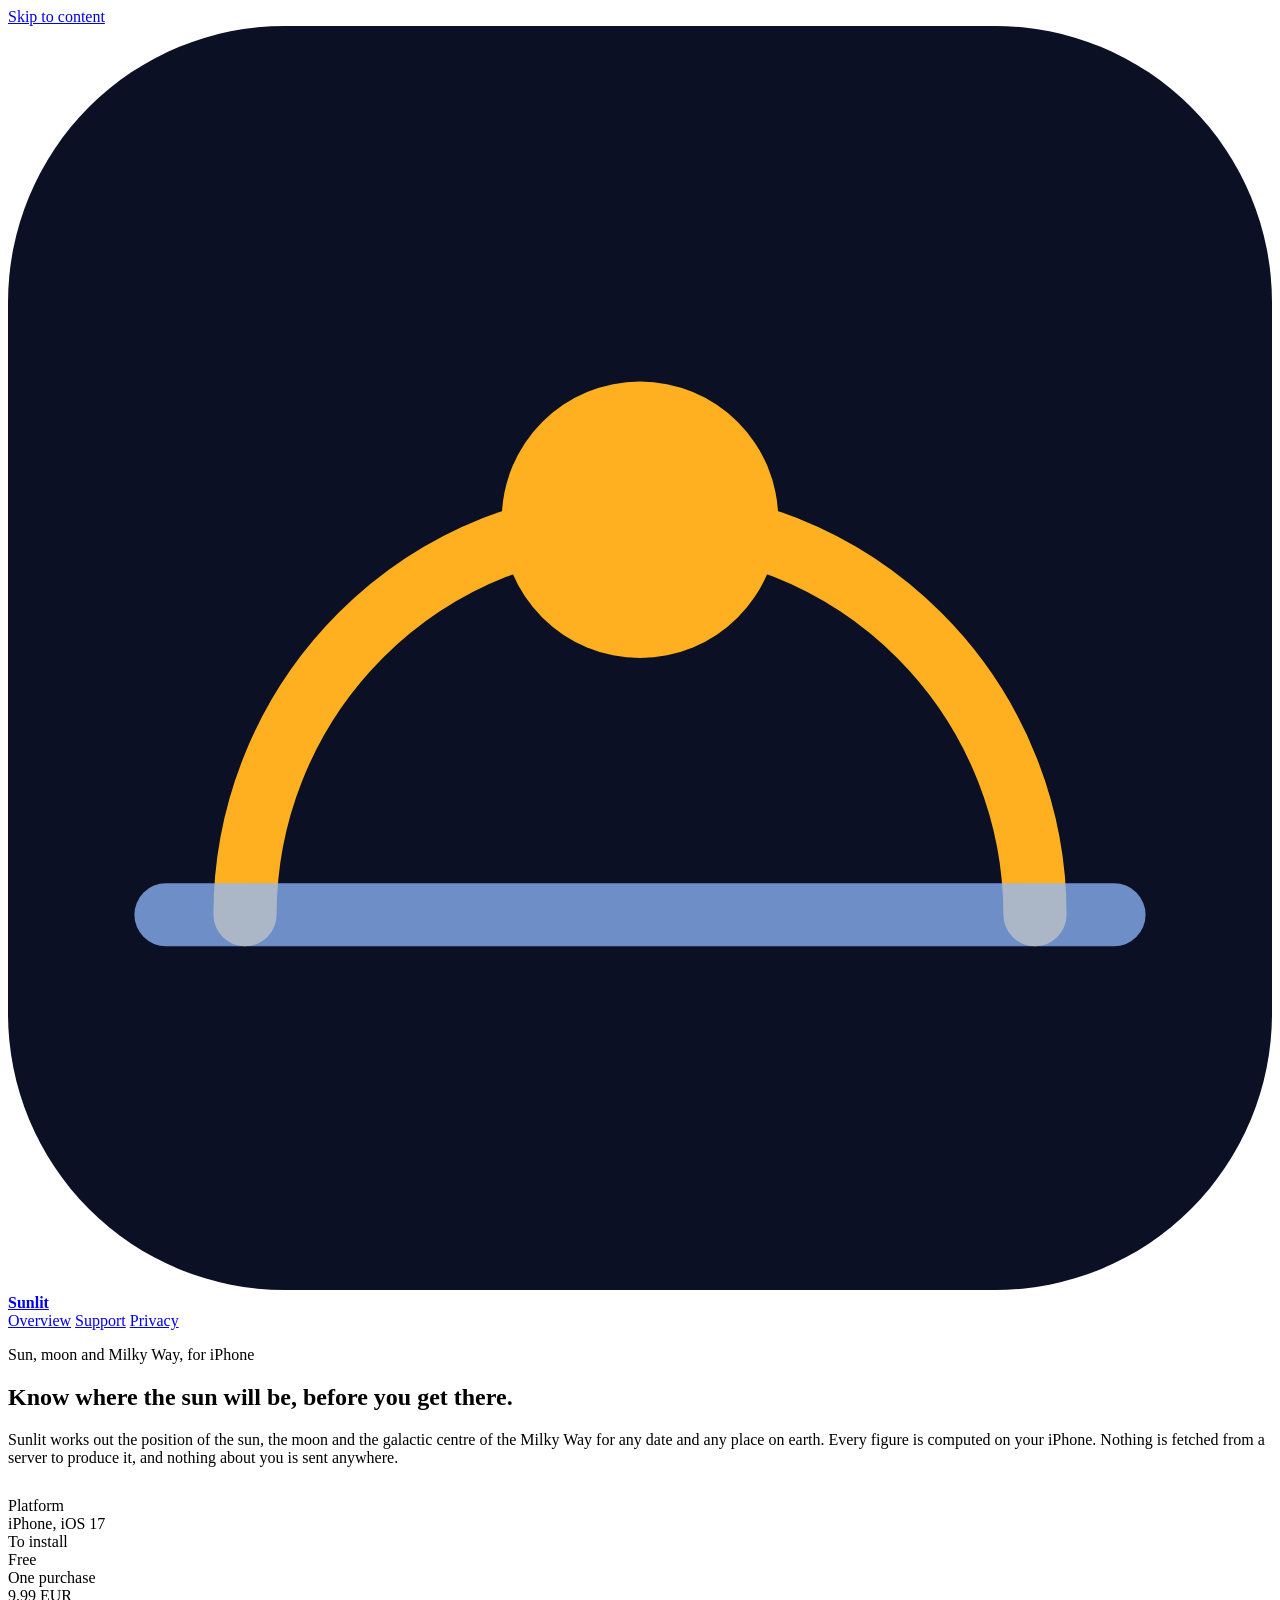
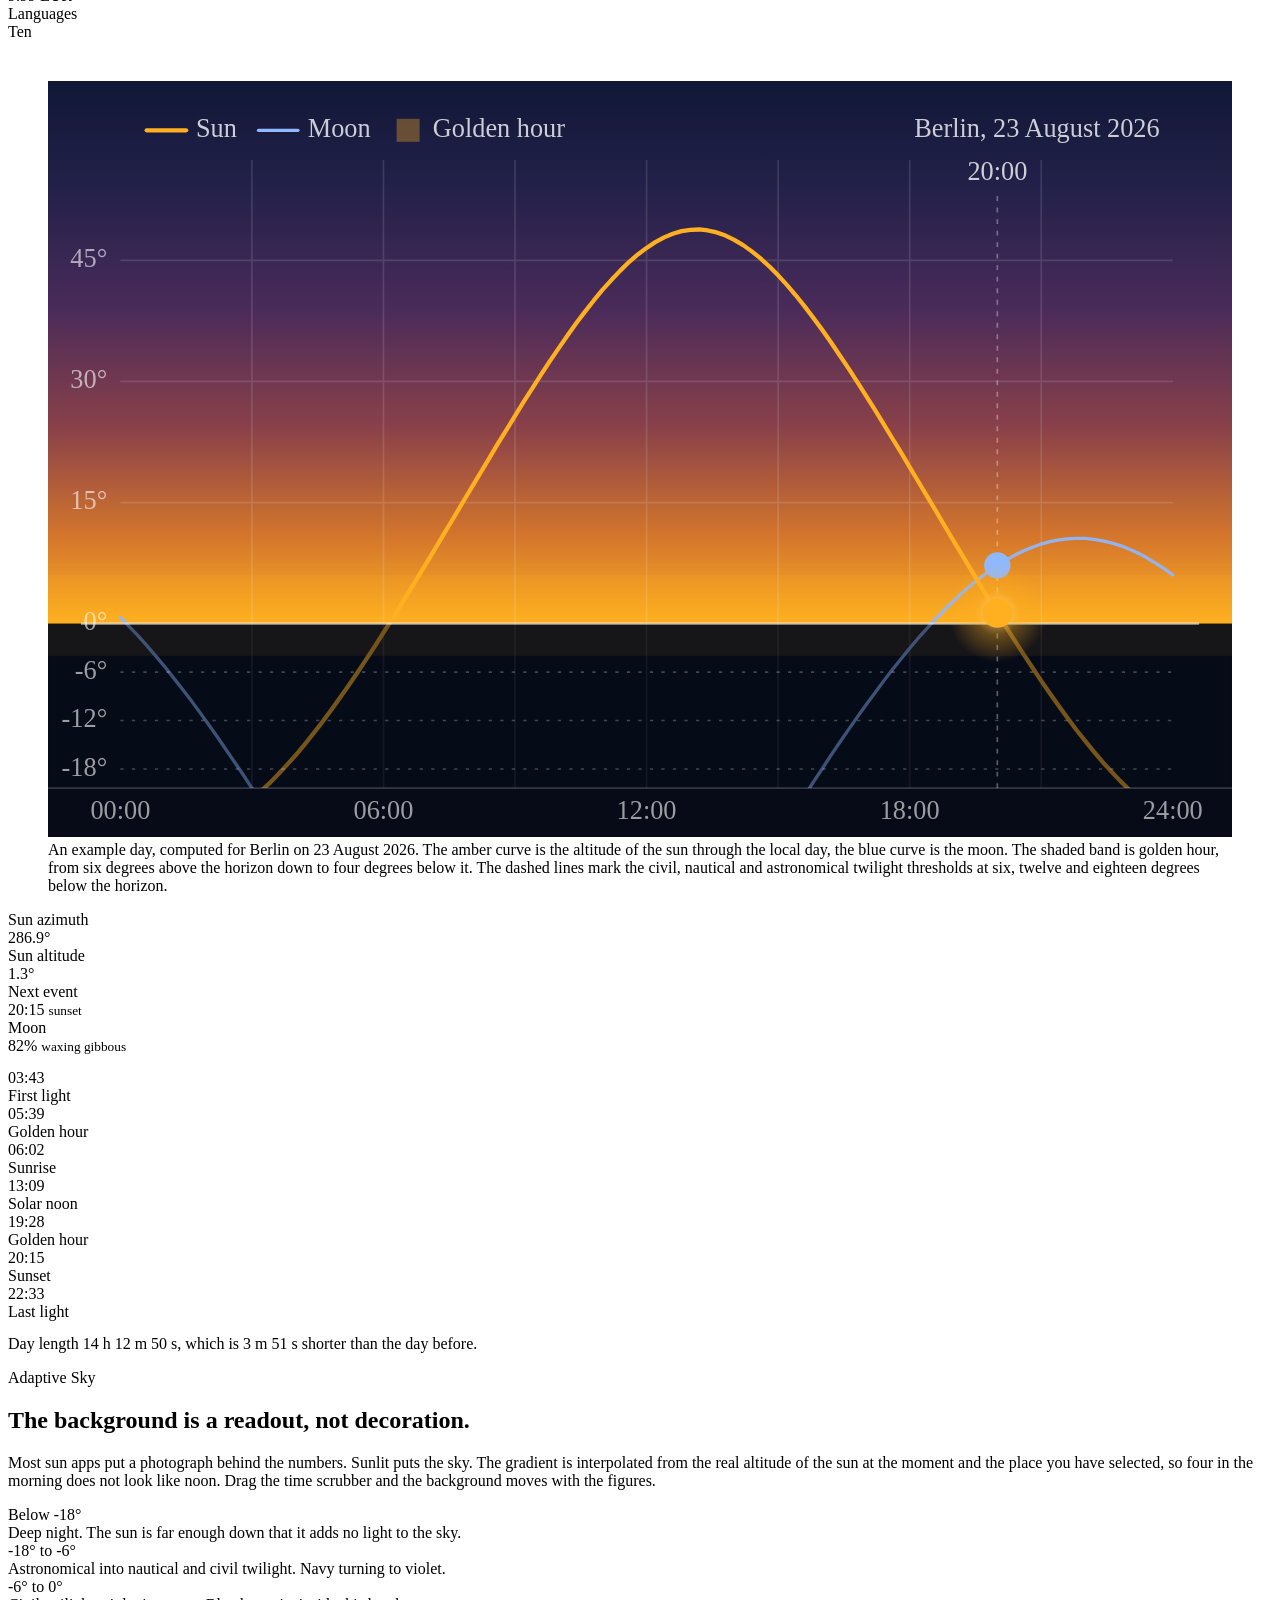
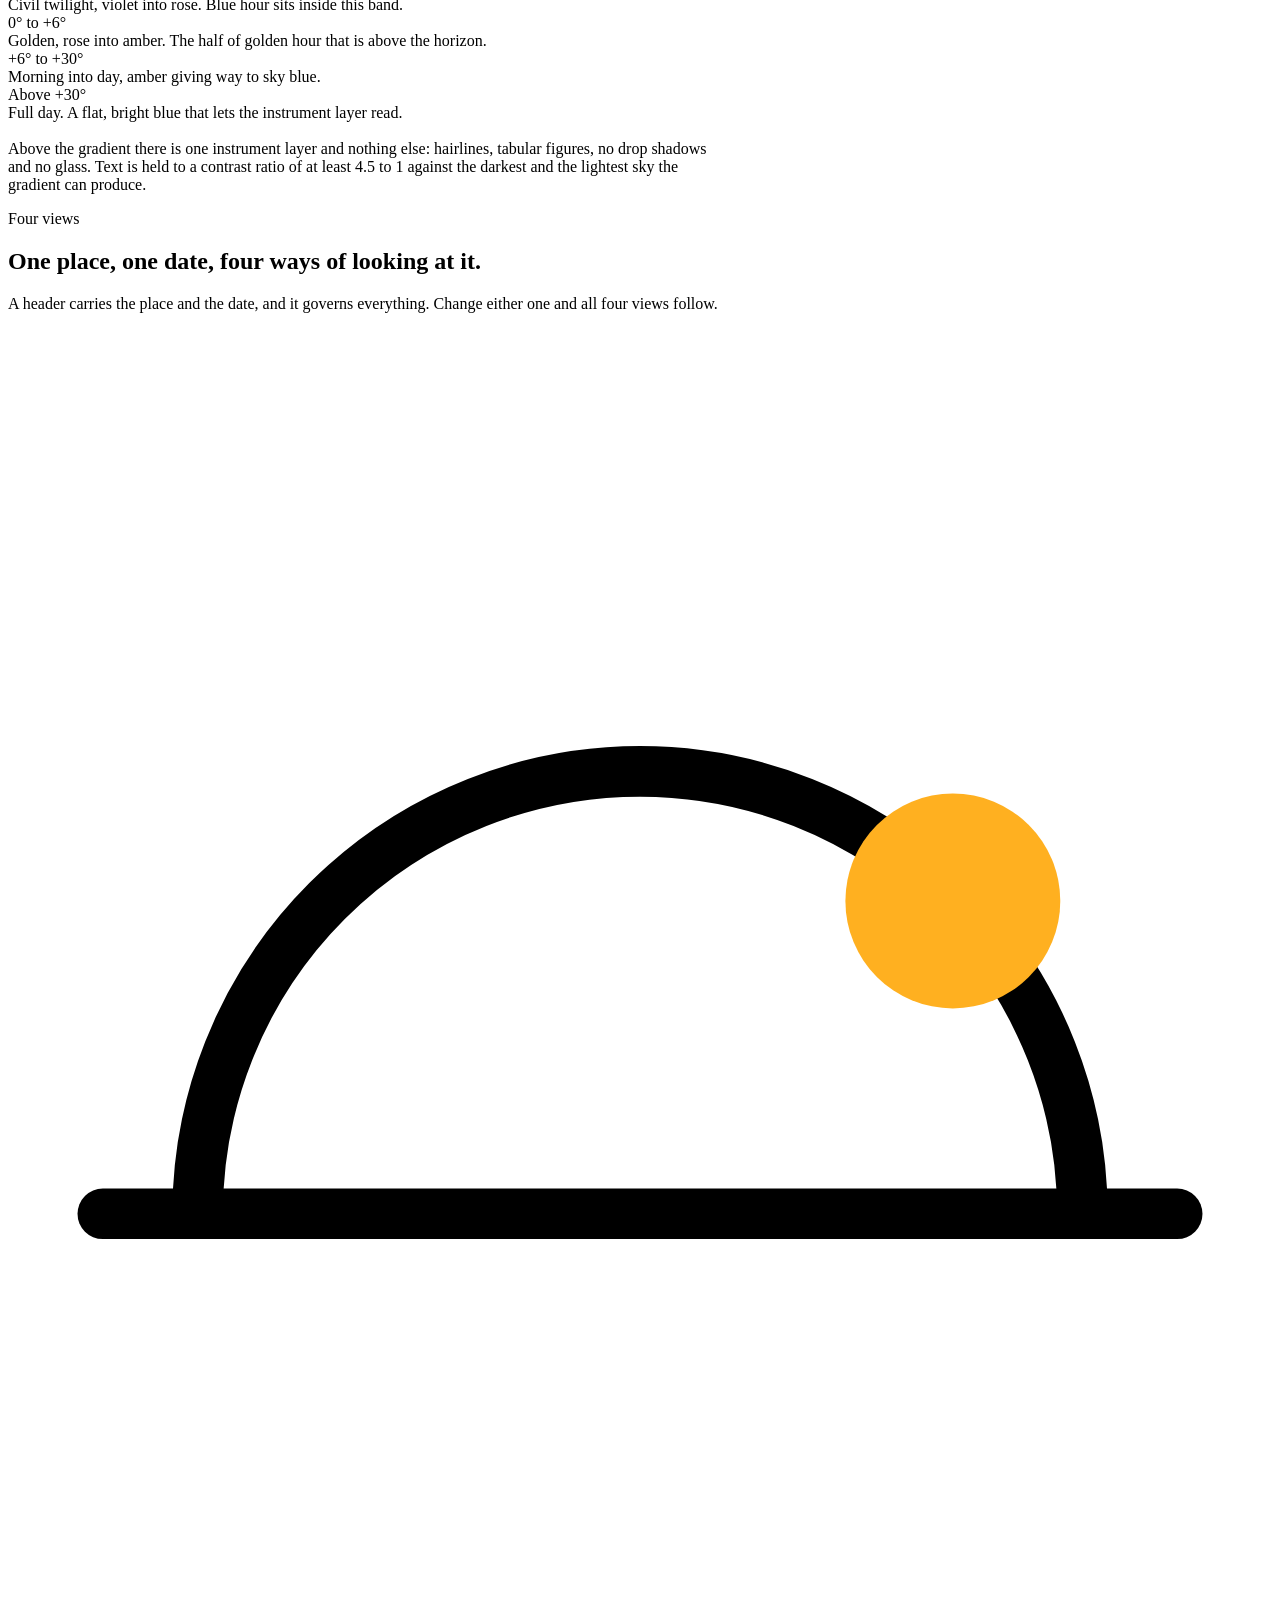
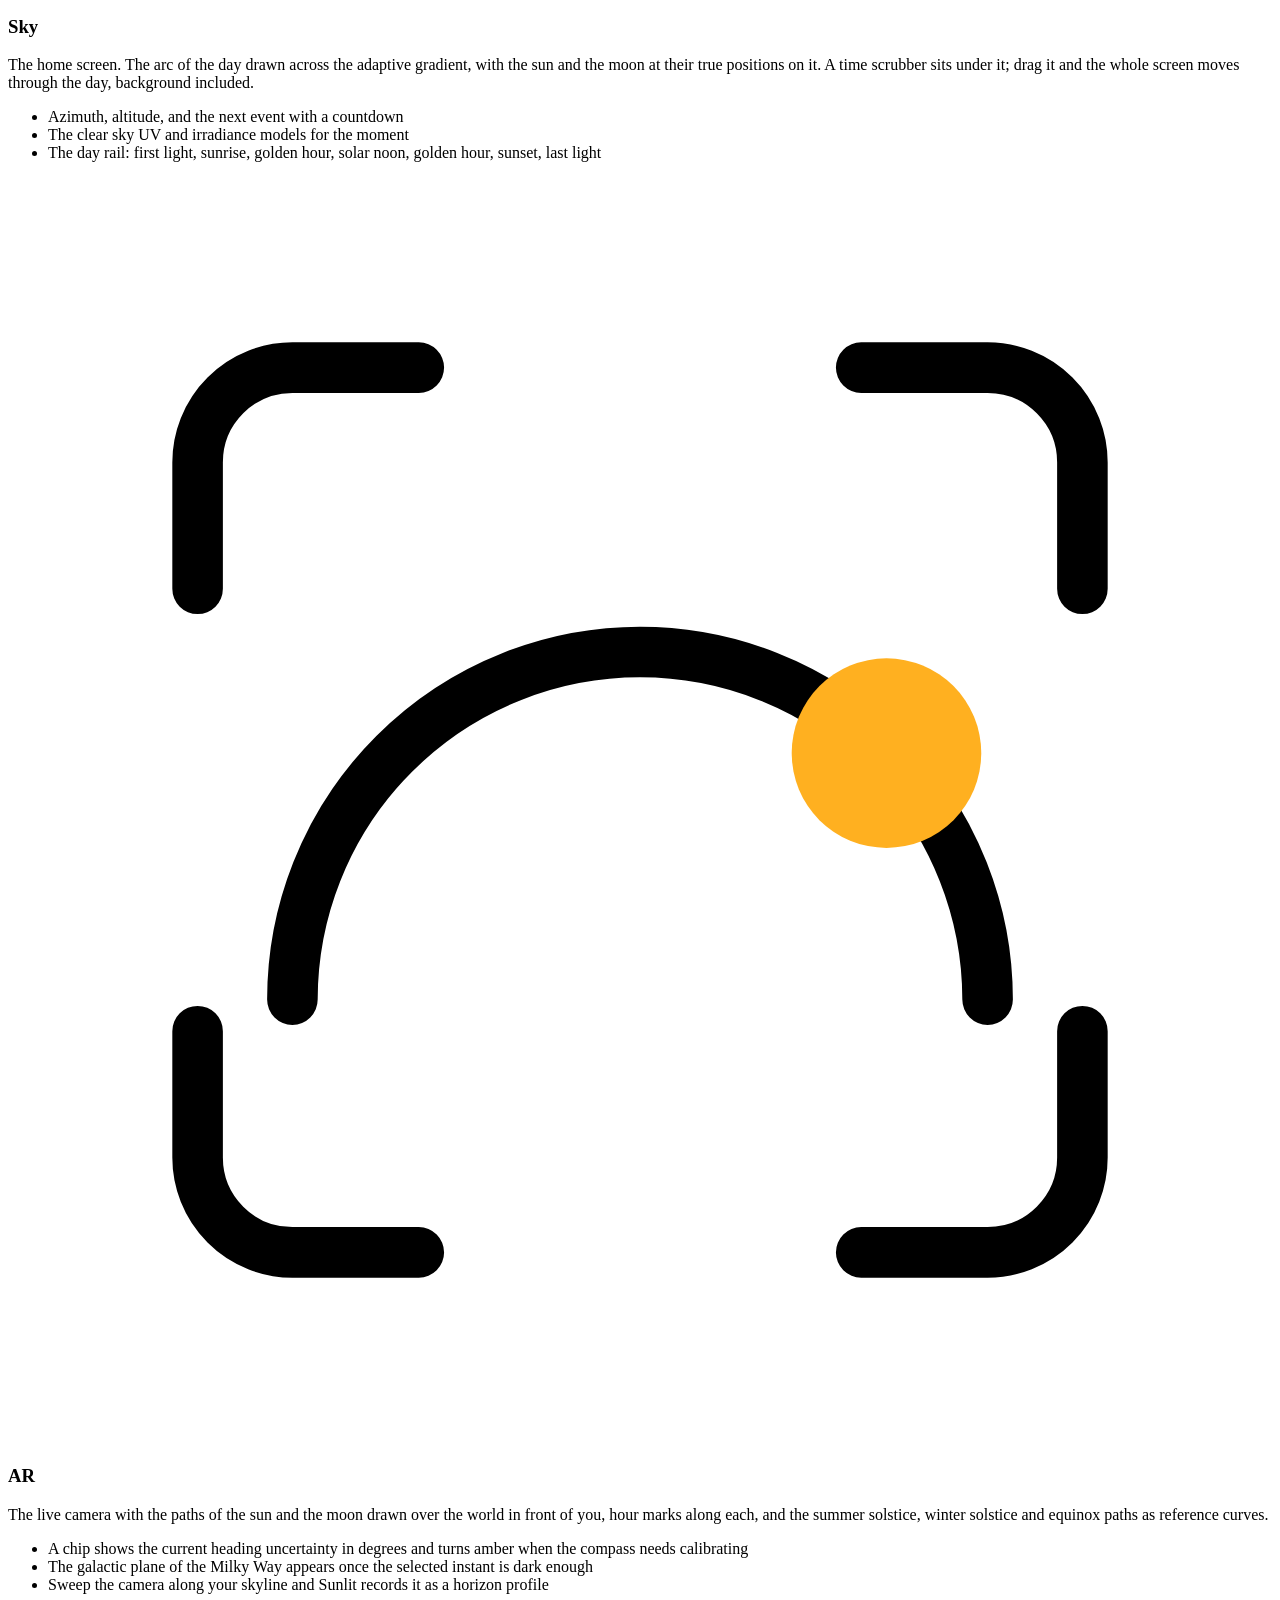
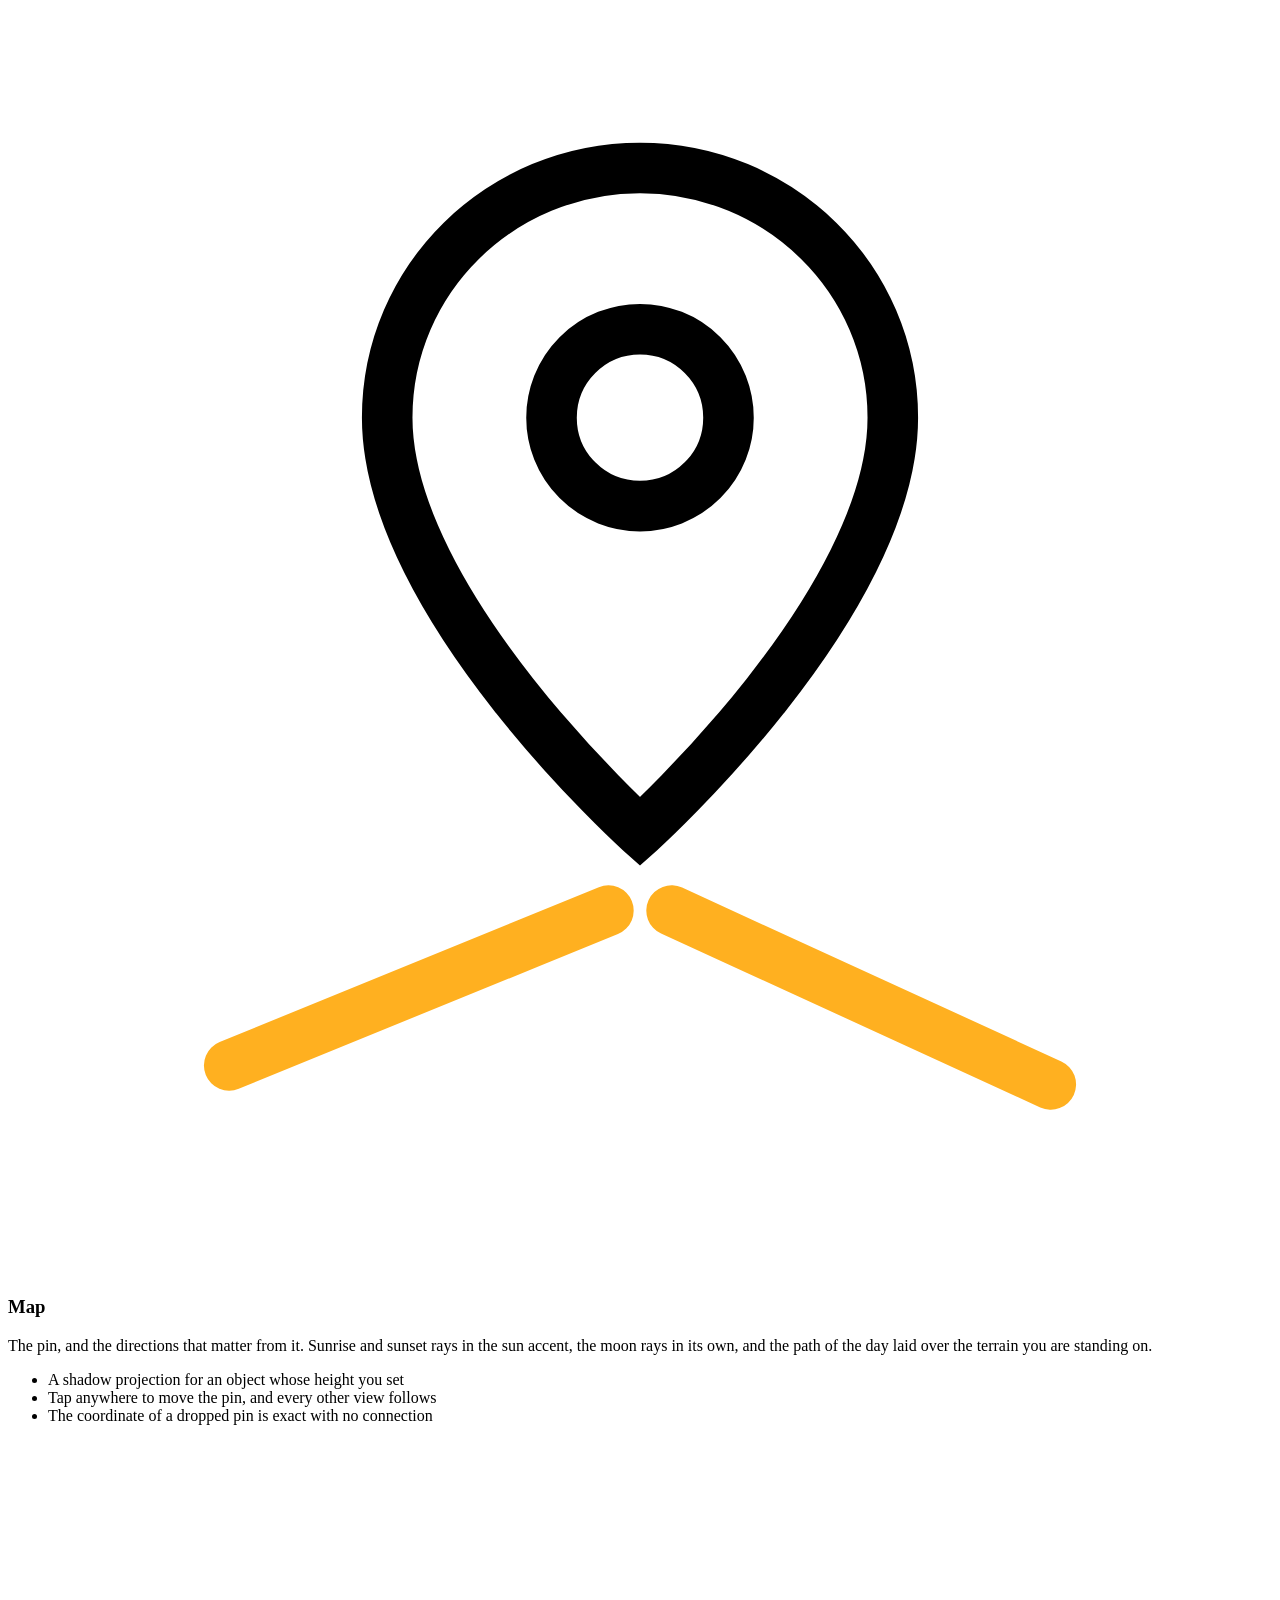
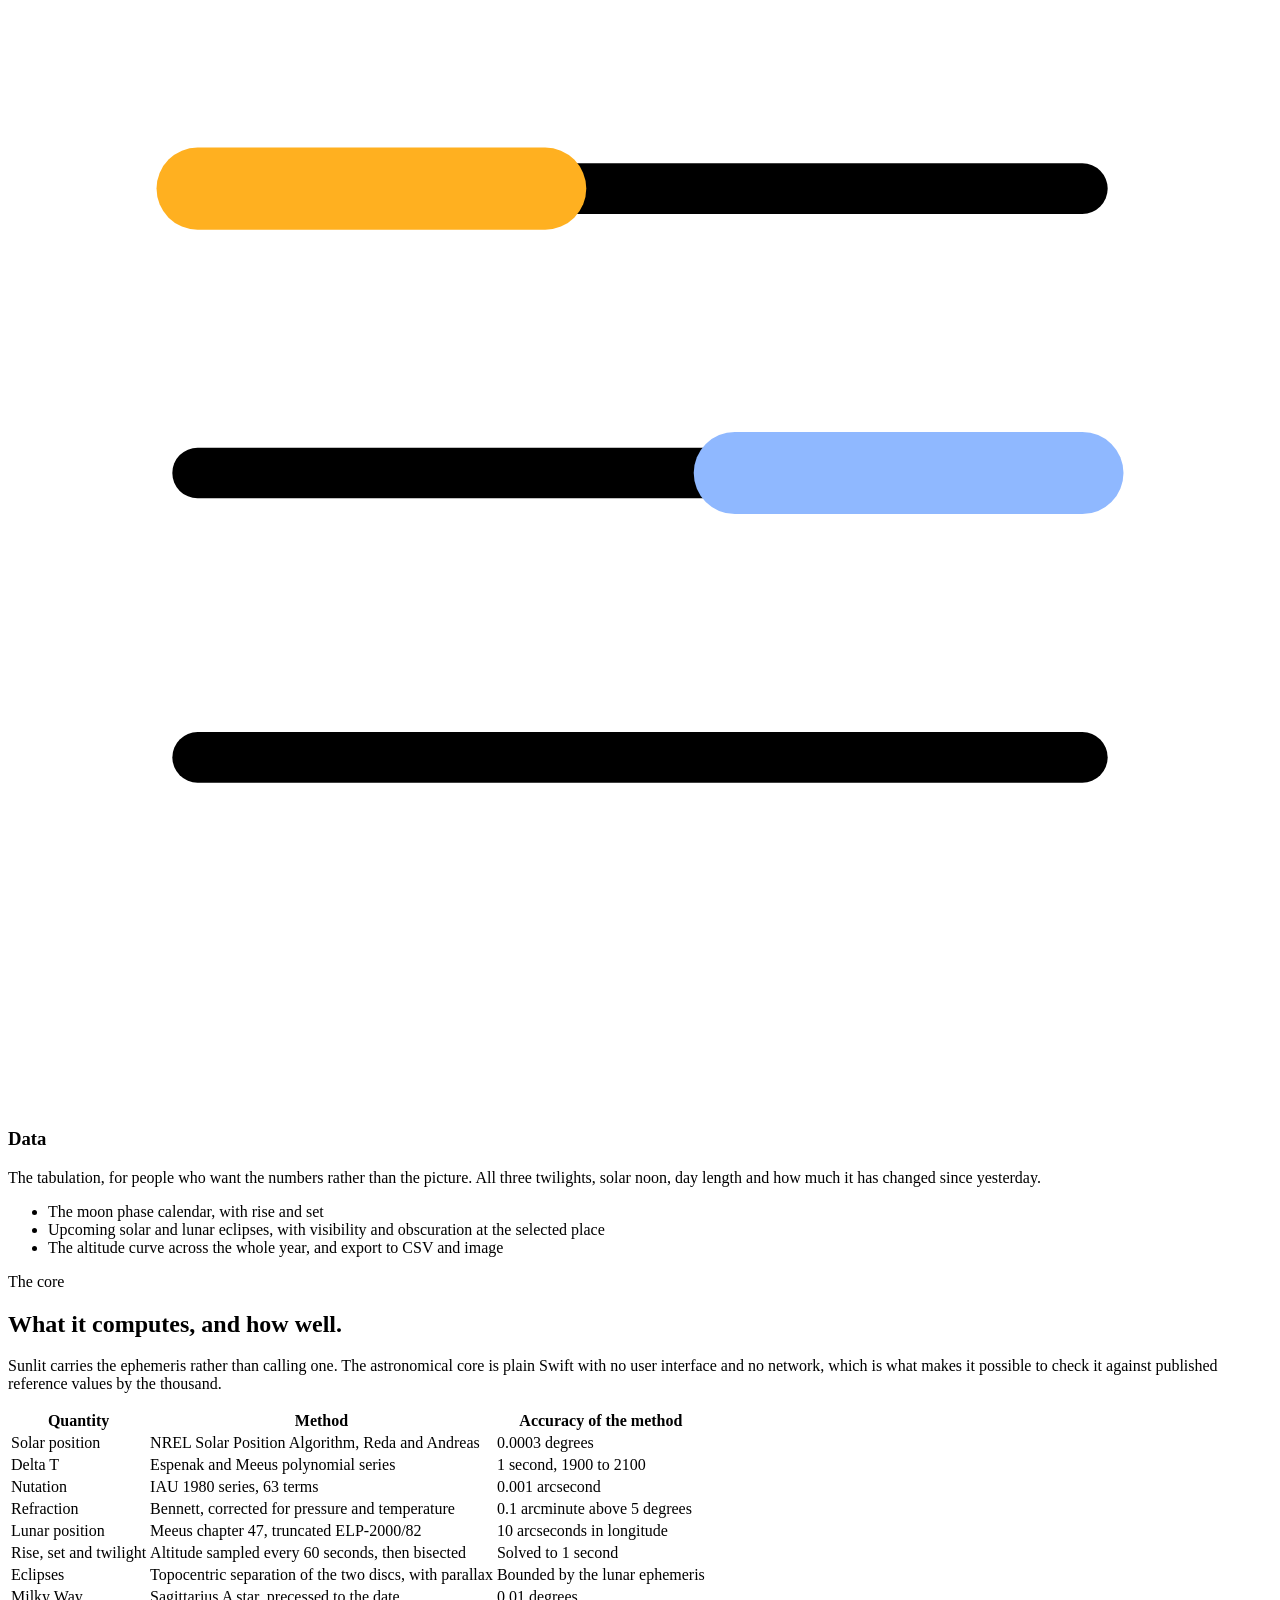
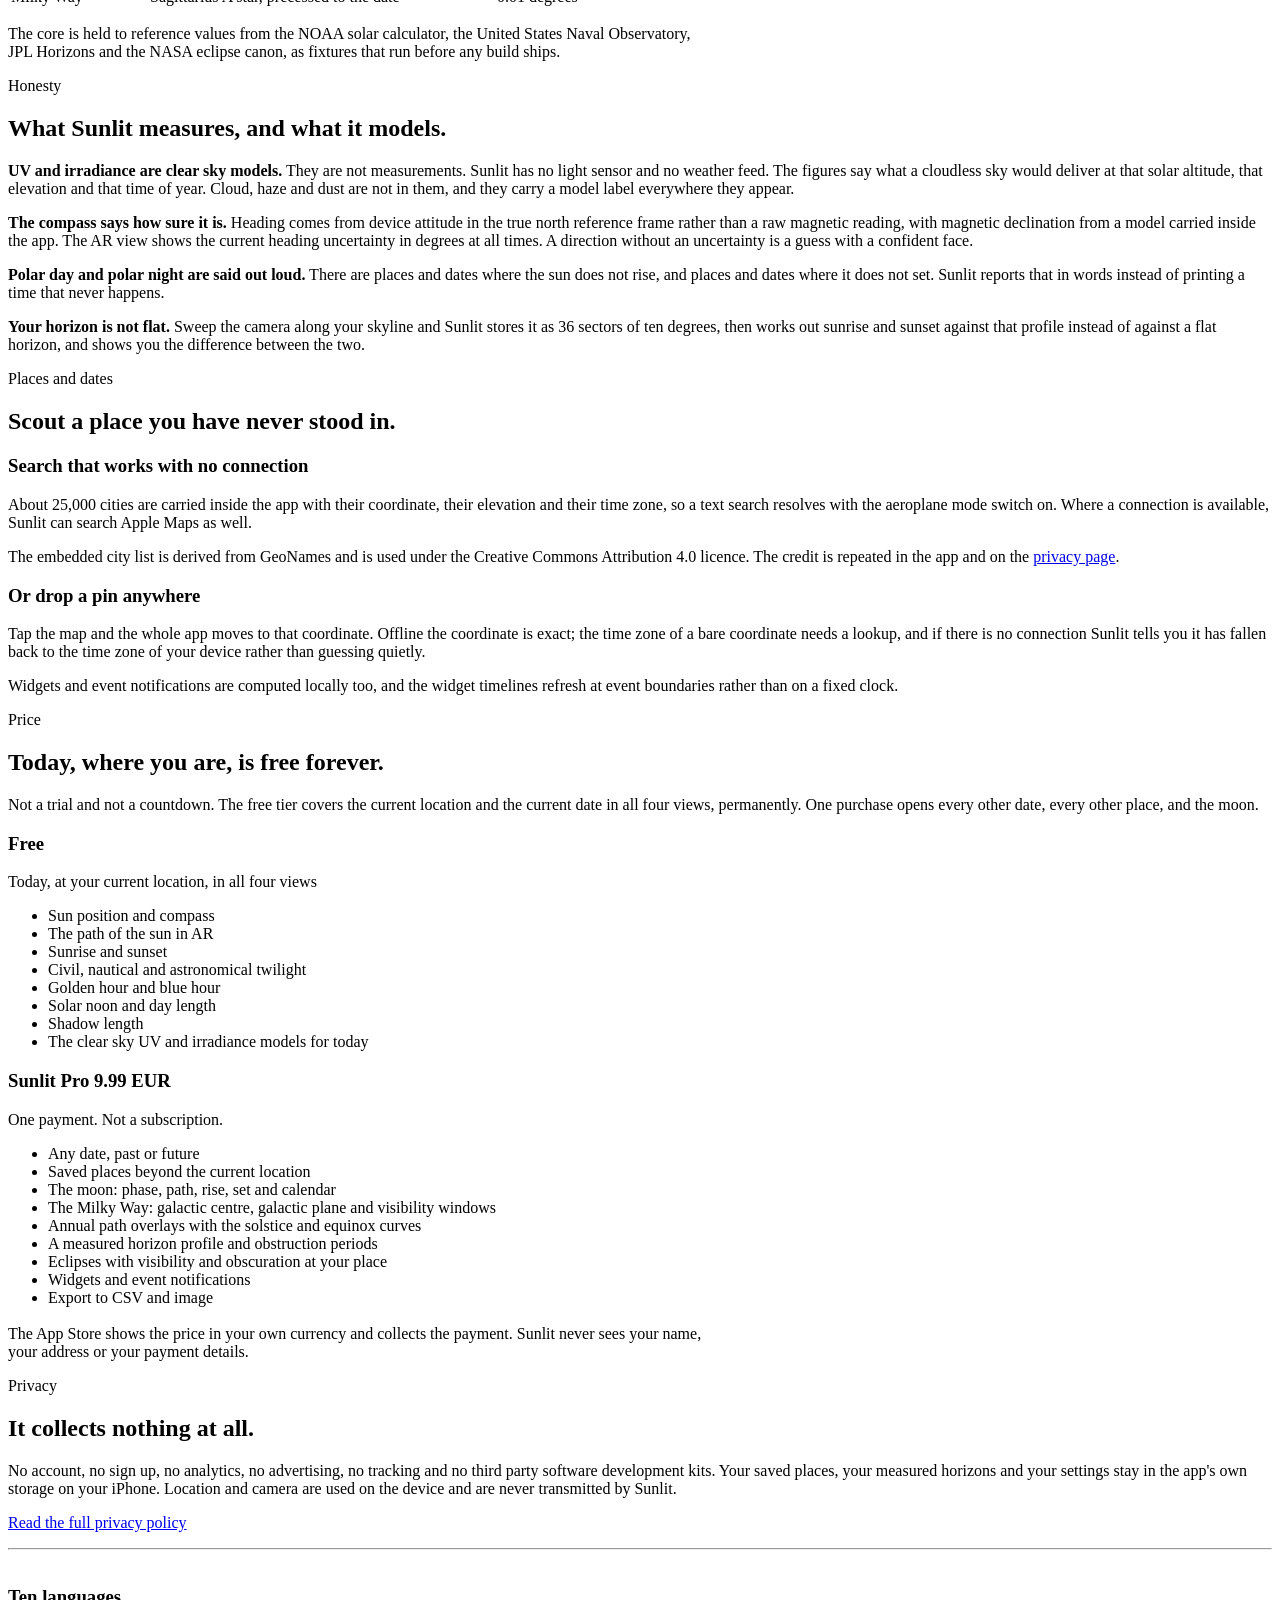
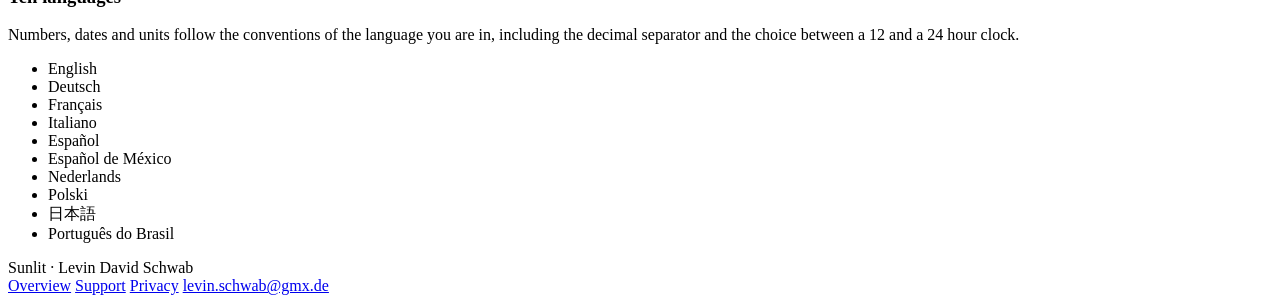
==== web/index.html @ e8916de1 "App icon: sun on an arc over a horizon Rebuilt. The first render had the sun floating beside the arc" ====
<!doctype html>
<html lang="en">
<head>
<meta charset="utf-8">
<meta name="viewport" content="width=device-width, initial-scale=1">
<title>Sunlit: Sun &amp; Moon Tracker for iPhone</title>
<meta name="description" content="Sunlit computes the sun, the moon and the Milky Way on your iPhone, for any date and any place, without asking a server. Sky, AR, map and data views. Free to install.">
<link rel="canonical" href="https://sunlit-app.vercel.app/">
<meta name="theme-color" content="#F1F5FB" media="(prefers-color-scheme: light)">
<meta name="theme-color" content="#070B18" media="(prefers-color-scheme: dark)">
<meta property="og:type" content="website">
<meta property="og:site_name" content="Sunlit">
<meta property="og:locale" content="en_US">
<meta property="og:url" content="https://sunlit-app.vercel.app/">
<meta property="og:title" content="Sunlit: Sun &amp; Moon Tracker for iPhone">
<meta property="og:description" content="Sunlit computes the sun, the moon and the Milky Way on your iPhone, for any date and any place, without asking a server. Sky, AR, map and data views. Free to install.">
<meta name="twitter:card" content="summary">
<meta name="twitter:title" content="Sunlit: Sun &amp; Moon Tracker for iPhone">
<meta name="twitter:description" content="Sun, moon and Milky Way, computed on the device for any date and any place. Free to install, with one optional purchase.">
<link rel="icon" href="data:image/svg+xml,%3Csvg%20xmlns='http://www.w3.org/2000/svg'%20viewBox='0%200%2064%2064'%3E%3Crect%20width='64'%20height='64'%20rx='14'%20fill='%230B1024'/%3E%3Cpath%20d='M12%2045a20%2020%200%200%201%2040%200'%20fill='none'%20stroke='%23FFB020'%20stroke-width='3.2'%20stroke-linecap='round'/%3E%3Cpath%20d='M8%2045h48'%20stroke='%238FB8FF'%20stroke-width='3.2'%20stroke-linecap='round'%20opacity='.75'/%3E%3Ccircle%20cx='32'%20cy='25'%20r='7'%20fill='%23FFB020'/%3E%3C/svg%3E">
<link rel="stylesheet" href="/style.css">
</head>
<body>
<a class="skip" href="#main">Skip to content</a>

<header class="site-head"><div class="wrap">
  <a class="brand" href="/">
    <svg viewBox="0 0 64 64" aria-hidden="true" focusable="false">
      <rect width="64" height="64" rx="14" fill="#0B1024"/>
      <path d="M12 45a20 20 0 0 1 40 0" fill="none" stroke="#FFB020" stroke-width="3.2" stroke-linecap="round"/>
      <path d="M8 45h48" stroke="#8FB8FF" stroke-width="3.2" stroke-linecap="round" opacity=".75"/>
      <circle cx="32" cy="25" r="7" fill="#FFB020"/>
    </svg>
    <b>Sunlit</b>
  </a>
  <nav>
    <a href="/" aria-current="page">Overview</a>
    <a href="/support.html">Support</a>
    <a href="/privacy.html">Privacy</a>
  </nav>
</div></header>

<main id="main">

<section class="hero"><div class="wrap">
  <p class="eyebrow">Sun, moon and Milky Way, for iPhone</p>
  <h1>Know where the sun will be, before you get there.</h1>
  <p class="lead">Sunlit works out the position of the sun, the moon and the galactic
    centre of the Milky Way for any date and any place on earth. Every figure is
    computed on your iPhone. Nothing is fetched from a server to produce it, and
    nothing about you is sent anywhere.</p>

  <div class="stats" style="margin:30px 0 40px">
    <div><div class="k">Platform</div><div class="v">iPhone, iOS 17</div></div>
    <div><div class="k">To install</div><div class="v">Free</div></div>
    <div><div class="k">One purchase</div><div class="v">9.99 EUR</div></div>
    <div><div class="k">Languages</div><div class="v">Ten</div></div>
  </div>
  <!-- When the App Store record is live, paste the listing link here, for example:
       <p><a class="cta" href="https://apps.apple.com/app/idXXXXXXXXXX">Download on the App Store</a></p>
       Do not publish a link before the app id exists. -->

  <figure>
    <div class="panel">
      <svg viewBox="0 0 720 460" role="img" aria-labelledby="skyT skyD" preserveAspectRatio="xMidYMid meet">
        <title id="skyT">Altitude of the sun and the moon through one day at Berlin</title>
        <desc id="skyD">A chart of altitude against local time for 23 August 2026. The sun
          rises at 06:02, reaches 48.8 degrees at 13:09 and sets at 20:15. The moon rises
          at 18:31. The background runs from deep blue at the top of the sky to amber at
          the horizon.</desc>
        <defs>
          <linearGradient id="sky" x1="0" y1="0" x2="0" y2="1">
            <stop offset="0" stop-color="#101736"/>
            <stop offset=".20" stop-color="#23214A"/>
            <stop offset=".42" stop-color="#4A2B5A"/>
            <stop offset=".64" stop-color="#8A4149"/>
            <stop offset=".84" stop-color="#D4762C"/>
            <stop offset="1" stop-color="#FFB020"/>
          </linearGradient>
          <radialGradient id="glow">
            <stop offset="0" stop-color="#FFE3A8" stop-opacity=".9"/>
            <stop offset=".45" stop-color="#FFB020" stop-opacity=".34"/>
            <stop offset="1" stop-color="#FFB020" stop-opacity="0"/>
          </radialGradient>
          <clipPath id="plot"><rect x="0" y="0" width="720" height="430"/></clipPath>
        </defs>

        <rect width="720" height="460" fill="#070B18"/>
        <rect width="720" height="330" fill="url(#sky)"/>
        <rect x="0" y="300.5" width="720" height="49.1" fill="#FFB020" opacity=".14"/>

        <g stroke="#FFFFFF" stroke-width="1" opacity=".12">
          <line x1="124" y1="48" x2="124" y2="430"/>
          <line x1="204" y1="48" x2="204" y2="430"/>
          <line x1="284" y1="48" x2="284" y2="430"/>
          <line x1="364" y1="48" x2="364" y2="430"/>
          <line x1="444" y1="48" x2="444" y2="430"/>
          <line x1="524" y1="48" x2="524" y2="430"/>
          <line x1="604" y1="48" x2="604" y2="430"/>
          <line x1="44" y1="109.1" x2="684" y2="109.1"/>
          <line x1="44" y1="182.7" x2="684" y2="182.7"/>
          <line x1="44" y1="256.4" x2="684" y2="256.4"/>
        </g>

        <g clip-path="url(#plot)" fill="none" stroke-linejoin="round" stroke-linecap="round">
          <polyline points="44.0,326.2 49.3,331.6 54.7,337.3 60.0,343.2 65.3,349.4 70.7,355.8 76.0,362.5 81.3,369.3 86.7,376.3 92.0,383.5 97.3,390.9 102.7,398.5 108.0,406.2 113.3,414.0 118.7,421.9 124.0,430.0 129.3,438.2 134.7,446.5 140.0,454.8 145.3,463.2 150.7,471.7 156.0,480.3 161.3,488.9 166.7,497.5 172.0,506.1 177.3,514.7 182.7,523.3 188.0,531.9 193.3,540.4 198.7,548.9 204.0,557.3 209.3,565.6 214.7,573.7 220.0,581.7 225.3,589.5 230.7,597.1 236.0,604.3 241.3,611.3 246.7,617.9 252.0,624.0 257.3,629.7 262.7,634.8 268.0,639.3 273.3,640.0 278.7,640.0 284.0,640.0 289.3,640.0 294.7,640.0 300.0,640.0 305.3,640.0 310.7,640.0 316.0,640.0 321.3,638.2 326.7,633.5 332.0,628.3 337.3,622.5 342.7,616.2 348.0,609.5 353.3,602.4 358.7,595.0 364.0,587.4 369.3,579.5 374.7,571.4 380.0,563.2 385.3,554.8 390.7,546.4 396.0,537.8 401.3,529.2 406.7,520.6 412.0,511.9 417.3,503.2 422.7,494.5 428.0,485.8 433.3,477.2 438.7,468.6 444.0,460.0 449.3,451.5 454.7,443.1 460.0,434.7 465.3,426.5 470.7,418.4 476.0,410.3 481.3,402.4 486.7,394.6 492.0,387.0 497.3,379.6 502.7,372.3 508.0,365.1 513.3,358.2 518.7,351.5 524.0,345.0 529.3,338.7 534.7,332.7 540.0,326.9 545.3,321.4 550.7,316.2 556.0,311.2 561.3,306.6 566.7,302.3 572.0,298.3 577.3,294.6 582.7,291.3 588.0,288.3 593.3,285.7 598.7,283.5 604.0,281.6 609.3,280.1 614.7,279.1 620.0,278.4 625.3,278.1 630.7,278.2 636.0,278.7 641.3,279.6 646.7,280.9 652.0,282.5 657.3,284.6 662.7,287.0 668.0,289.8 673.3,293.0 678.7,296.5 684.0,300.4" stroke="#8FB8FF" stroke-width="2" opacity=".92"/>
          <polyline points="44.0,449.0 49.3,451.6 54.7,453.8 60.0,455.5 65.3,456.6 70.7,457.3 76.0,457.4 81.3,457.1 86.7,456.2 92.0,454.8 97.3,453.0 102.7,450.6 108.0,447.8 113.3,444.5 118.7,440.7 124.0,436.5 129.3,432.0 134.7,427.0 140.0,421.6 145.3,415.9 150.7,409.9 156.0,403.5 161.3,396.9 166.7,390.0 172.0,382.8 177.3,375.4 182.7,367.8 188.0,360.0 193.3,352.0 198.7,343.8 204.0,335.5 209.3,327.1 214.7,318.5 220.0,309.9 225.3,301.1 230.7,292.3 236.0,283.4 241.3,274.5 246.7,265.6 252.0,256.6 257.3,247.7 262.7,238.8 268.0,229.9 273.3,221.0 278.7,212.3 284.0,203.6 289.3,195.0 294.7,186.6 300.0,178.3 305.3,170.2 310.7,162.3 316.0,154.6 321.3,147.2 326.7,140.1 332.0,133.3 337.3,126.9 342.7,120.9 348.0,115.3 353.3,110.1 358.7,105.5 364.0,101.5 369.3,98.0 374.7,95.1 380.0,92.9 385.3,91.3 390.7,90.5 396.0,90.3 401.3,90.9 406.7,92.1 412.0,94.0 417.3,96.6 422.7,99.8 428.0,103.6 433.3,107.9 438.7,112.8 444.0,118.2 449.3,124.0 454.7,130.3 460.0,136.9 465.3,143.9 470.7,151.2 476.0,158.7 481.3,166.6 486.7,174.6 492.0,182.8 497.3,191.2 502.7,199.7 508.0,208.3 513.3,217.1 518.7,225.9 524.0,234.8 529.3,243.7 534.7,252.7 540.0,261.6 545.3,270.6 550.7,279.6 556.0,288.5 561.3,297.3 566.7,306.2 572.0,314.9 577.3,323.5 582.7,332.1 588.0,340.5 593.3,348.7 598.7,356.8 604.0,364.8 609.3,372.5 614.7,380.1 620.0,387.4 625.3,394.5 630.7,401.3 636.0,407.8 641.3,414.1 646.7,420.0 652.0,425.6 657.3,430.8 662.7,435.6 668.0,440.0 673.3,444.0 678.7,447.6 684.0,450.7" stroke="#FFB020" stroke-width="2.6"/>
        </g>

        <rect x="0" y="330" width="720" height="100" fill="#070B18" opacity=".55"/>

        <g stroke="#FFFFFF" stroke-width="1" opacity=".24" stroke-dasharray="2 5">
          <line x1="44" y1="359.5" x2="684" y2="359.5"/>
          <line x1="44" y1="388.9" x2="684" y2="388.9"/>
          <line x1="44" y1="418.4" x2="684" y2="418.4"/>
        </g>
        <line x1="20" y1="330" x2="700" y2="330" stroke="#FFFFFF" stroke-width="1.4" opacity=".6"/>
        <line x1="0" y1="430" x2="720" y2="430" stroke="#FFFFFF" stroke-width="1" opacity=".18"/>
        <line x1="577.3" y1="70" x2="577.3" y2="430" stroke="#FFFFFF" stroke-width="1" opacity=".34" stroke-dasharray="3 4"/>

        <circle cx="577.3" cy="294.6" r="8" fill="#8FB8FF"/>
        <circle cx="577.3" cy="323.5" r="30" fill="url(#glow)"/>
        <circle cx="577.3" cy="323.5" r="9" fill="#FFB020"/>

        <g class="chrome">
          <g stroke-linecap="round">
            <line x1="60" y1="30" x2="84" y2="30" stroke="#FFB020" stroke-width="2.6"/>
            <line x1="128" y1="30" x2="152" y2="30" stroke="#8FB8FF" stroke-width="2"/>
          </g>
          <rect x="212" y="23" width="14" height="14" fill="#FFB020" opacity=".34"/>
          <g fill="#FFFFFF" opacity=".78">
            <text x="90" y="34">Sun</text>
            <text x="158" y="34">Moon</text>
            <text x="234" y="34">Golden hour</text>
            <text x="676" y="34" text-anchor="end">Berlin, 23 August 2026</text>
            <text x="577.3" y="60" text-anchor="middle">20:00</text>
          </g>
          <g fill="#FFFFFF" opacity=".6" text-anchor="end">
            <text x="36" y="113">45&#176;</text>
            <text x="36" y="186.7">30&#176;</text>
            <text x="36" y="260.4">15&#176;</text>
            <text x="36" y="334">0&#176;</text>
            <text x="36" y="363.5">-6&#176;</text>
            <text x="36" y="392.9">-12&#176;</text>
            <text x="36" y="422.4">-18&#176;</text>
          </g>
          <g fill="#FFFFFF" opacity=".6" text-anchor="middle">
            <text x="44" y="449">00:00</text>
            <text x="204" y="449">06:00</text>
            <text x="364" y="449">12:00</text>
            <text x="524" y="449">18:00</text>
            <text x="684" y="449">24:00</text>
          </g>
        </g>
      </svg>
    </div>
    <figcaption>An example day, computed for Berlin on 23 August 2026. The amber
      curve is the altitude of the sun through the local day, the blue curve is the
      moon. The shaded band is golden hour, from six degrees above the horizon down
      to four degrees below it. The dashed lines mark the civil, nautical and
      astronomical twilight thresholds at six, twelve and eighteen degrees below
      the horizon.</figcaption>
  </figure>

  <div class="readout">
    <div><div class="k">Sun azimuth</div><div class="v num sun">286.9&#176;</div></div>
    <div><div class="k">Sun altitude</div><div class="v num sun">1.3&#176;</div></div>
    <div><div class="k">Next event</div><div class="v num">20:15 <small>sunset</small></div></div>
    <div><div class="k">Moon</div><div class="v num moon">82% <small>waxing gibbous</small></div></div>
  </div>

  <div class="rail" style="margin-top:14px">
    <div><div class="v num">03:43</div><div class="k">First light</div></div>
    <div><div class="v num">05:39</div><div class="k">Golden hour</div></div>
    <div><div class="v num">06:02</div><div class="k">Sunrise</div></div>
    <div><div class="v num">13:09</div><div class="k">Solar noon</div></div>
    <div><div class="v num">19:28</div><div class="k">Golden hour</div></div>
    <div><div class="v num">20:15</div><div class="k">Sunset</div></div>
    <div><div class="v num">22:33</div><div class="k">Last light</div></div>
  </div>
  <p class="small num" style="margin-top:14px">Day length 14 h 12 m 50 s, which is
    3 m 51 s shorter than the day before.</p>
</div></section>

<section class="sec"><div class="wrap">
  <div class="sec-head">
    <p class="eyebrow">Adaptive Sky</p>
    <h2>The background is a readout, not decoration.</h2>
    <p class="lead">Most sun apps put a photograph behind the numbers. Sunlit puts the
      sky. The gradient is interpolated from the real altitude of the sun at the
      moment and the place you have selected, so four in the morning does not look
      like noon. Drag the time scrubber and the background moves with the figures.</p>
  </div>

  <div class="bands">
    <div class="band"><div class="sw b1"></div><div class="bt">
      <div class="deg num">Below -18&#176;</div>
      <div class="desc">Deep night. The sun is far enough down that it adds no light to the sky.</div></div></div>
    <div class="band"><div class="sw b2"></div><div class="bt">
      <div class="deg num">-18&#176; to -6&#176;</div>
      <div class="desc">Astronomical into nautical and civil twilight. Navy turning to violet.</div></div></div>
    <div class="band"><div class="sw b3"></div><div class="bt">
      <div class="deg num">-6&#176; to 0&#176;</div>
      <div class="desc">Civil twilight, violet into rose. Blue hour sits inside this band.</div></div></div>
    <div class="band"><div class="sw b4"></div><div class="bt">
      <div class="deg num">0&#176; to +6&#176;</div>
      <div class="desc">Golden, rose into amber. The half of golden hour that is above the horizon.</div></div></div>
    <div class="band"><div class="sw b5"></div><div class="bt">
      <div class="deg num">+6&#176; to +30&#176;</div>
      <div class="desc">Morning into day, amber giving way to sky blue.</div></div></div>
    <div class="band"><div class="sw b6"></div><div class="bt">
      <div class="deg num">Above +30&#176;</div>
      <div class="desc">Full day. A flat, bright blue that lets the instrument layer read.</div></div></div>
  </div>

  <p class="small" style="margin-top:18px;max-width:44em">Above the gradient there is one
    instrument layer and nothing else: hairlines, tabular figures, no drop shadows and no
    glass. Text is held to a contrast ratio of at least 4.5 to 1 against the darkest and
    the lightest sky the gradient can produce.</p>
</div></section>

<section class="sec"><div class="wrap">
  <div class="sec-head">
    <p class="eyebrow">Four views</p>
    <h2>One place, one date, four ways of looking at it.</h2>
    <p class="lead">A header carries the place and the date, and it governs everything.
      Change either one and all four views follow.</p>
  </div>

  <div class="cards two-up">
    <div class="card">
      <svg class="glyph" viewBox="0 0 40 40" fill="none" stroke="currentColor" stroke-width="1.6" stroke-linecap="round" aria-hidden="true">
        <path d="M6 28a14 14 0 0 1 28 0"/><path d="M3 28h34"/>
        <circle cx="29.9" cy="18.1" r="3.4" fill="#FFB020" stroke="none"/>
      </svg>
      <h3>Sky</h3>
      <p>The home screen. The arc of the day drawn across the adaptive gradient, with
        the sun and the moon at their true positions on it. A time scrubber sits under
        it; drag it and the whole screen moves through the day, background included.</p>
      <ul>
        <li>Azimuth, altitude, and the next event with a countdown</li>
        <li>The clear sky UV and irradiance models for the moment</li>
        <li>The day rail: first light, sunrise, golden hour, solar noon, golden hour, sunset, last light</li>
      </ul>
    </div>

    <div class="card">
      <svg class="glyph" viewBox="0 0 40 40" fill="none" stroke="currentColor" stroke-width="1.6" stroke-linecap="round" aria-hidden="true">
        <path d="M6 13V9a3 3 0 0 1 3-3h4"/><path d="M27 6h4a3 3 0 0 1 3 3v4"/>
        <path d="M34 27v4a3 3 0 0 1-3 3h-4"/><path d="M13 34H9a3 3 0 0 1-3-3v-4"/>
        <path d="M9 26a11 11 0 0 1 22 0"/>
        <circle cx="27.8" cy="18.2" r="3" fill="#FFB020" stroke="none"/>
      </svg>
      <h3>AR</h3>
      <p>The live camera with the paths of the sun and the moon drawn over the world in
        front of you, hour marks along each, and the summer solstice, winter solstice and
        equinox paths as reference curves.</p>
      <ul>
        <li>A chip shows the current heading uncertainty in degrees and turns amber when the compass needs calibrating</li>
        <li>The galactic plane of the Milky Way appears once the selected instant is dark enough</li>
        <li>Sweep the camera along your skyline and Sunlit records it as a horizon profile</li>
      </ul>
    </div>

    <div class="card">
      <svg class="glyph" viewBox="0 0 40 40" fill="none" stroke="currentColor" stroke-width="1.6" stroke-linecap="round" aria-hidden="true">
        <path d="M20 5c4.4 0 8 3.5 8 7.9 0 5.9-8 13.1-8 13.1S12 18.8 12 12.9C12 8.5 15.6 5 20 5z"/>
        <circle cx="20" cy="12.9" r="2.8"/>
        <path d="M21 28.5 33 34" stroke="#FFB020"/><path d="M19 28.5 7 33.4" stroke="#FFB020"/>
      </svg>
      <h3>Map</h3>
      <p>The pin, and the directions that matter from it. Sunrise and sunset rays in the
        sun accent, the moon rays in its own, and the path of the day laid over the
        terrain you are standing on.</p>
      <ul>
        <li>A shadow projection for an object whose height you set</li>
        <li>Tap anywhere to move the pin, and every other view follows</li>
        <li>The coordinate of a dropped pin is exact with no connection</li>
      </ul>
    </div>

    <div class="card">
      <svg class="glyph" viewBox="0 0 40 40" fill="none" stroke="currentColor" stroke-width="1.6" stroke-linecap="round" aria-hidden="true">
        <path d="M6 11h28"/><path d="M6 20h28"/><path d="M6 29h28"/>
        <path d="M6 11h11" stroke="#FFB020" stroke-width="2.6"/>
        <path d="M23 20h11" stroke="#8FB8FF" stroke-width="2.6"/>
      </svg>
      <h3>Data</h3>
      <p>The tabulation, for people who want the numbers rather than the picture. All
        three twilights, solar noon, day length and how much it has changed since
        yesterday.</p>
      <ul>
        <li>The moon phase calendar, with rise and set</li>
        <li>Upcoming solar and lunar eclipses, with visibility and obscuration at the selected place</li>
        <li>The altitude curve across the whole year, and export to CSV and image</li>
      </ul>
    </div>
  </div>
</div></section>

<section class="sec"><div class="wrap">
  <div class="sec-head">
    <p class="eyebrow">The core</p>
    <h2>What it computes, and how well.</h2>
    <p class="lead">Sunlit carries the ephemeris rather than calling one. The
      astronomical core is plain Swift with no user interface and no network, which is
      what makes it possible to check it against published reference values by the
      thousand.</p>
  </div>
  <div class="tablewrap">
    <table class="wide">
      <thead><tr><th scope="col">Quantity</th><th scope="col">Method</th><th scope="col">Accuracy of the method</th></tr></thead>
      <tbody>
        <tr><td>Solar position</td><td>NREL Solar Position Algorithm, Reda and Andreas</td><td class="n num">0.0003 degrees</td></tr>
        <tr><td>Delta T</td><td>Espenak and Meeus polynomial series</td><td class="n num">1 second, 1900 to 2100</td></tr>
        <tr><td>Nutation</td><td>IAU 1980 series, 63 terms</td><td class="n num">0.001 arcsecond</td></tr>
        <tr><td>Refraction</td><td>Bennett, corrected for pressure and temperature</td><td class="n num">0.1 arcminute above 5 degrees</td></tr>
        <tr><td>Lunar position</td><td>Meeus chapter 47, truncated ELP-2000/82</td><td class="n num">10 arcseconds in longitude</td></tr>
        <tr><td>Rise, set and twilight</td><td>Altitude sampled every 60 seconds, then bisected</td><td class="n num">Solved to 1 second</td></tr>
        <tr><td>Eclipses</td><td>Topocentric separation of the two discs, with parallax</td><td class="n">Bounded by the lunar ephemeris</td></tr>
        <tr><td>Milky Way</td><td>Sagittarius A star, precessed to the date</td><td class="n num">0.01 degrees</td></tr>
      </tbody>
    </table>
  </div>
  <p class="small" style="margin-top:16px;max-width:44em">The core is held to reference
    values from the NOAA solar calculator, the United States Naval Observatory, JPL
    Horizons and the NASA eclipse canon, as fixtures that run before any build ships.</p>
</div></section>

<section class="sec"><div class="wrap">
  <div class="sec-head">
    <p class="eyebrow">Honesty</p>
    <h2>What Sunlit measures, and what it models.</h2>
  </div>
  <div class="notes">
    <div class="note">
      <p><strong>UV and irradiance are clear sky models.</strong> They are not
        measurements. Sunlit has no light sensor and no weather feed. The figures say
        what a cloudless sky would deliver at that solar altitude, that elevation and
        that time of year. Cloud, haze and dust are not in them, and they carry a model
        label everywhere they appear.</p>
    </div>
    <div class="note moon">
      <p><strong>The compass says how sure it is.</strong> Heading comes from device
        attitude in the true north reference frame rather than a raw magnetic reading,
        with magnetic declination from a model carried inside the app. The AR view shows
        the current heading uncertainty in degrees at all times. A direction without an
        uncertainty is a guess with a confident face.</p>
    </div>
    <div class="note way">
      <p><strong>Polar day and polar night are said out loud.</strong> There are places
        and dates where the sun does not rise, and places and dates where it does not
        set. Sunlit reports that in words instead of printing a time that never
        happens.</p>
    </div>
    <div class="note">
      <p><strong>Your horizon is not flat.</strong> Sweep the camera along your skyline
        and Sunlit stores it as 36 sectors of ten degrees, then works out sunrise and
        sunset against that profile instead of against a flat horizon, and shows you the
        difference between the two.</p>
    </div>
  </div>
</div></section>

<section class="sec"><div class="wrap">
  <div class="sec-head">
    <p class="eyebrow">Places and dates</p>
    <h2>Scout a place you have never stood in.</h2>
  </div>
  <div class="cards two-up">
    <div class="card">
      <h3>Search that works with no connection</h3>
      <p>About 25,000 cities are carried inside the app with their coordinate, their
        elevation and their time zone, so a text search resolves with the aeroplane mode
        switch on. Where a connection is available, Sunlit can search Apple Maps as well.</p>
      <p class="small">The embedded city list is derived from GeoNames and is used under
        the Creative Commons Attribution 4.0 licence. The credit is repeated in the app
        and on the <a href="/privacy.html#geonames">privacy page</a>.</p>
    </div>
    <div class="card">
      <h3>Or drop a pin anywhere</h3>
      <p>Tap the map and the whole app moves to that coordinate. Offline the coordinate
        is exact; the time zone of a bare coordinate needs a lookup, and if there is no
        connection Sunlit tells you it has fallen back to the time zone of your device
        rather than guessing quietly.</p>
      <p class="small">Widgets and event notifications are computed locally too, and the
        widget timelines refresh at event boundaries rather than on a fixed clock.</p>
    </div>
  </div>
</div></section>

<section class="sec" id="pricing"><div class="wrap">
  <div class="sec-head">
    <p class="eyebrow">Price</p>
    <h2>Today, where you are, is free forever.</h2>
    <p class="lead">Not a trial and not a countdown. The free tier covers the current
      location and the current date in all four views, permanently. One purchase opens
      every other date, every other place, and the moon.</p>
  </div>
  <div class="cards two-up">
    <div class="card tier">
      <h3>Free</h3>
      <p class="price">Today, at your current location, in all four views</p>
      <ul>
        <li>Sun position and compass</li>
        <li>The path of the sun in AR</li>
        <li>Sunrise and sunset</li>
        <li>Civil, nautical and astronomical twilight</li>
        <li>Golden hour and blue hour</li>
        <li>Solar noon and day length</li>
        <li>Shadow length</li>
        <li>The clear sky UV and irradiance models for today</li>
      </ul>
    </div>
    <div class="card tier pro">
      <h3>Sunlit Pro <span class="tag">9.99 EUR</span></h3>
      <p class="price">One payment. Not a subscription.</p>
      <ul>
        <li>Any date, past or future</li>
        <li>Saved places beyond the current location</li>
        <li>The moon: phase, path, rise, set and calendar</li>
        <li>The Milky Way: galactic centre, galactic plane and visibility windows</li>
        <li>Annual path overlays with the solstice and equinox curves</li>
        <li>A measured horizon profile and obstruction periods</li>
        <li>Eclipses with visibility and obscuration at your place</li>
        <li>Widgets and event notifications</li>
        <li>Export to CSV and image</li>
      </ul>
    </div>
  </div>
  <p class="small" style="margin-top:18px;max-width:44em">The App Store shows the price in
    your own currency and collects the payment. Sunlit never sees your name, your address
    or your payment details.</p>
</div></section>

<section class="sec"><div class="wrap">
  <div class="sec-head">
    <p class="eyebrow">Privacy</p>
    <h2>It collects nothing at all.</h2>
    <p class="lead">No account, no sign up, no analytics, no advertising, no tracking and
      no third party software development kits. Your saved places, your measured horizons
      and your settings stay in the app's own storage on your iPhone. Location and camera
      are used on the device and are never transmitted by Sunlit.</p>
    <p><a href="/privacy.html">Read the full privacy policy</a></p>
  </div>
  <hr class="rule">
  <div style="margin-top:36px">
    <h3>Ten languages</h3>
    <p class="small measure">Numbers, dates and units follow the conventions of the
      language you are in, including the decimal separator and the choice between a 12
      and a 24 hour clock.</p>
    <ul class="langs">
      <li>English</li><li>Deutsch</li><li>Fran&ccedil;ais</li><li>Italiano</li>
      <li>Espa&ntilde;ol</li><li>Espa&ntilde;ol de M&eacute;xico</li><li>Nederlands</li>
      <li>Polski</li><li>&#26085;&#26412;&#35486;</li><li>Portugu&ecirc;s do Brasil</li>
    </ul>
  </div>
</div></section>

</main>

<footer class="site-foot"><div class="wrap">
  <span>Sunlit &middot; Levin David Schwab</span>
  <nav>
    <a href="/">Overview</a>
    <a href="/support.html">Support</a>
    <a href="/privacy.html">Privacy</a>
    <a href="mailto:levin.schwab@gmx.de">levin.schwab@gmx.de</a>
  </nav>
</div></footer>
</body>
</html>
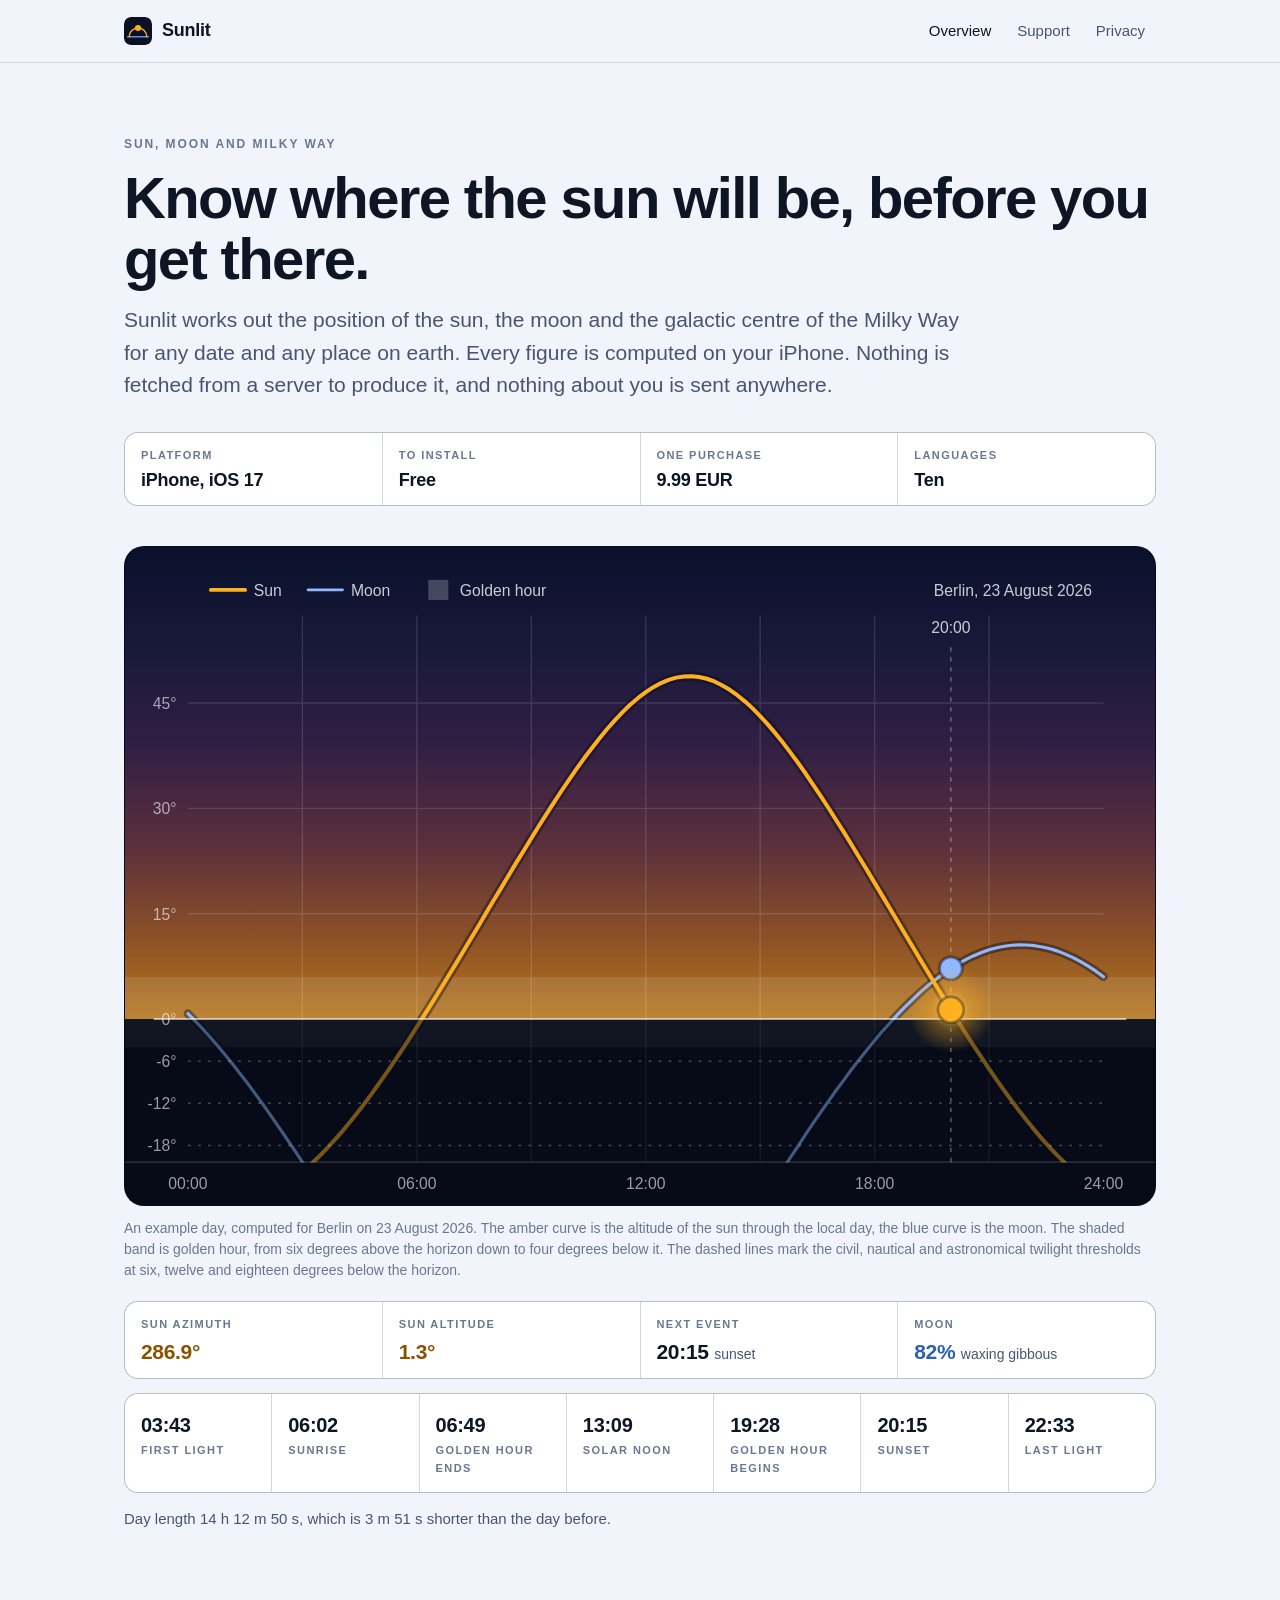
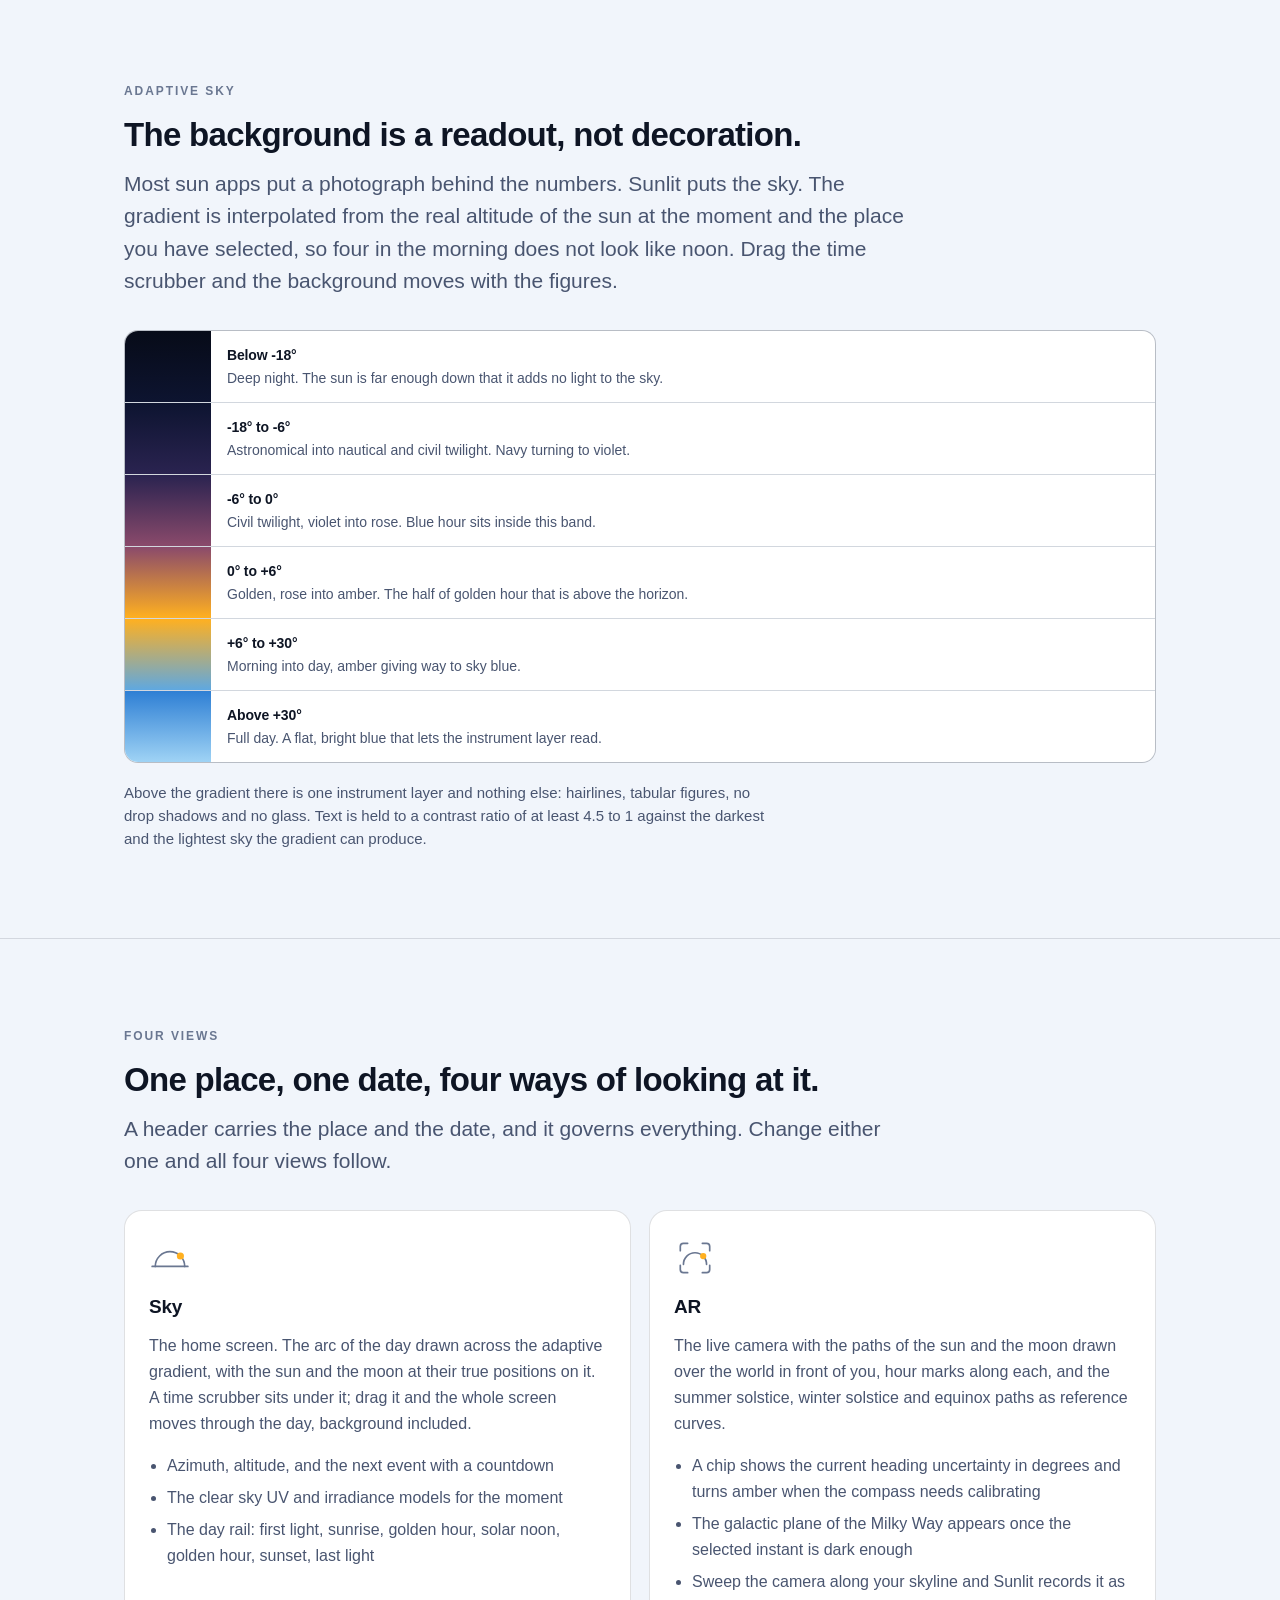
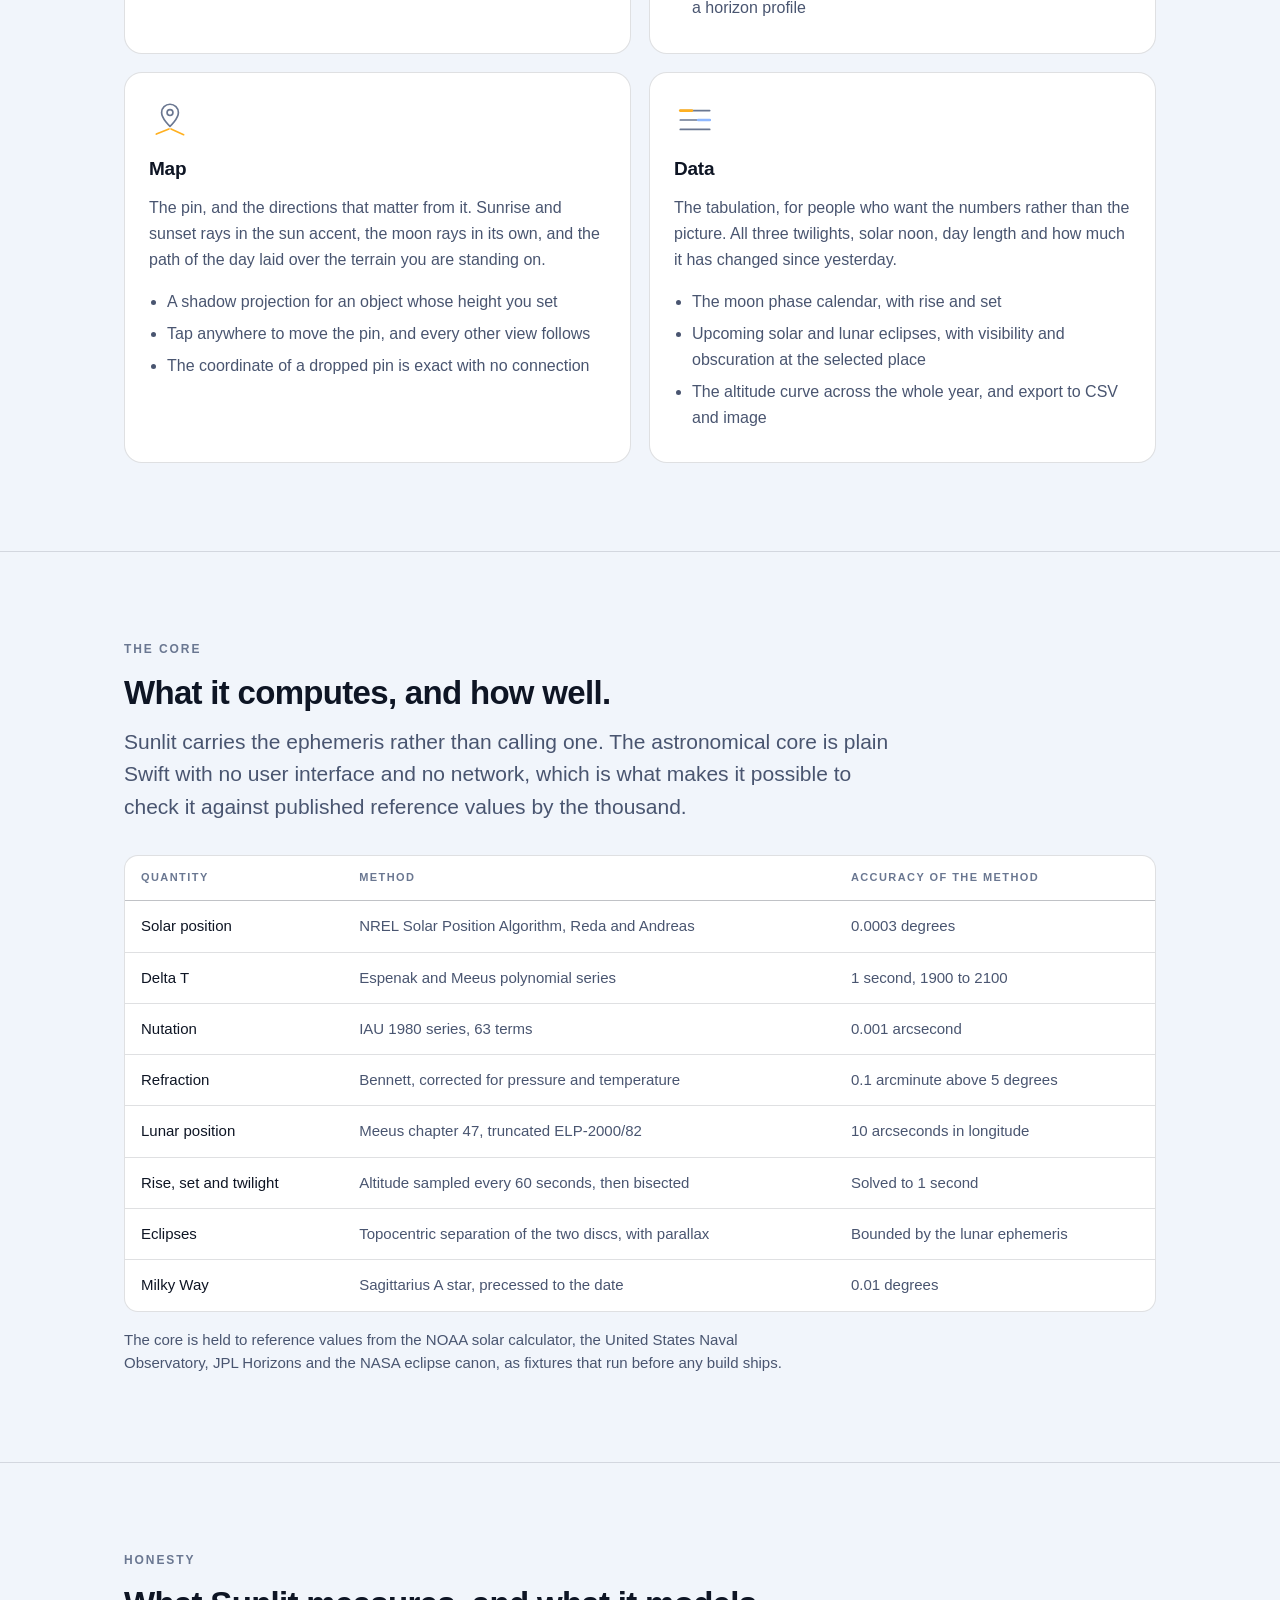
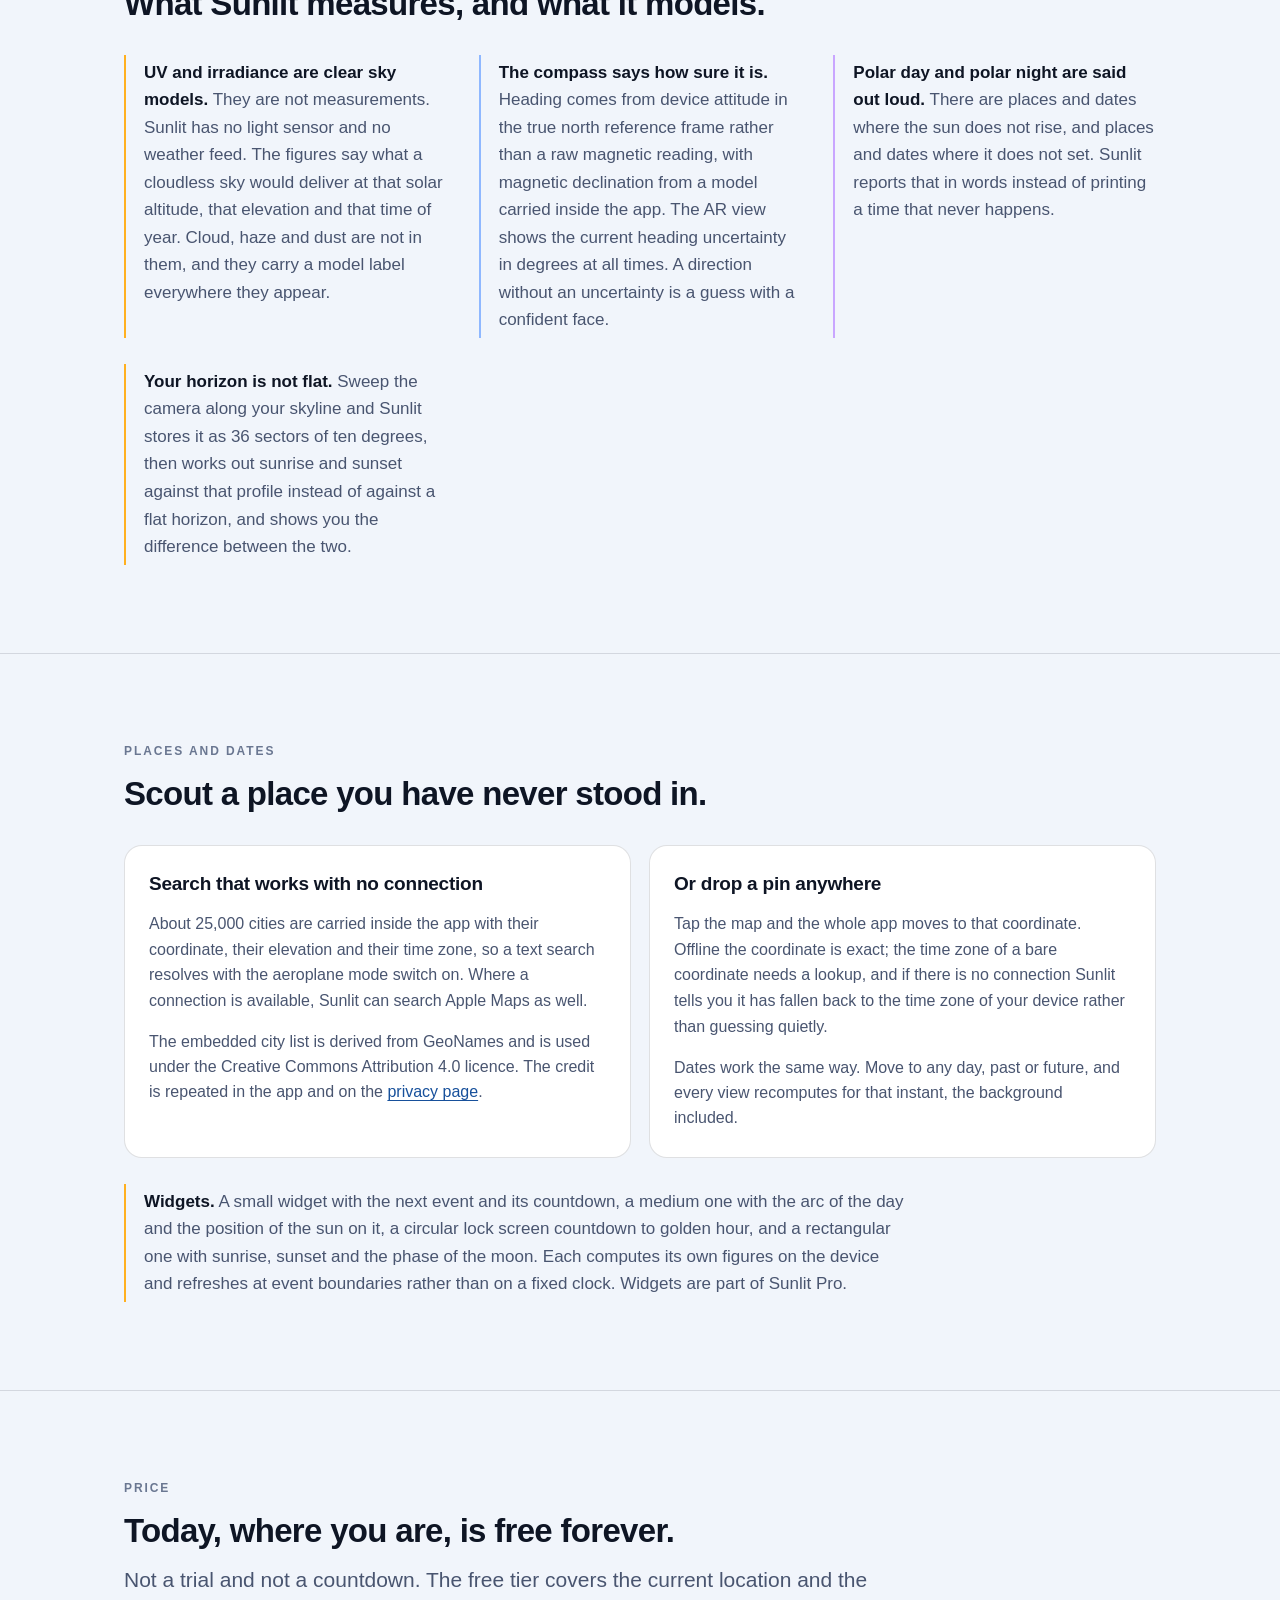
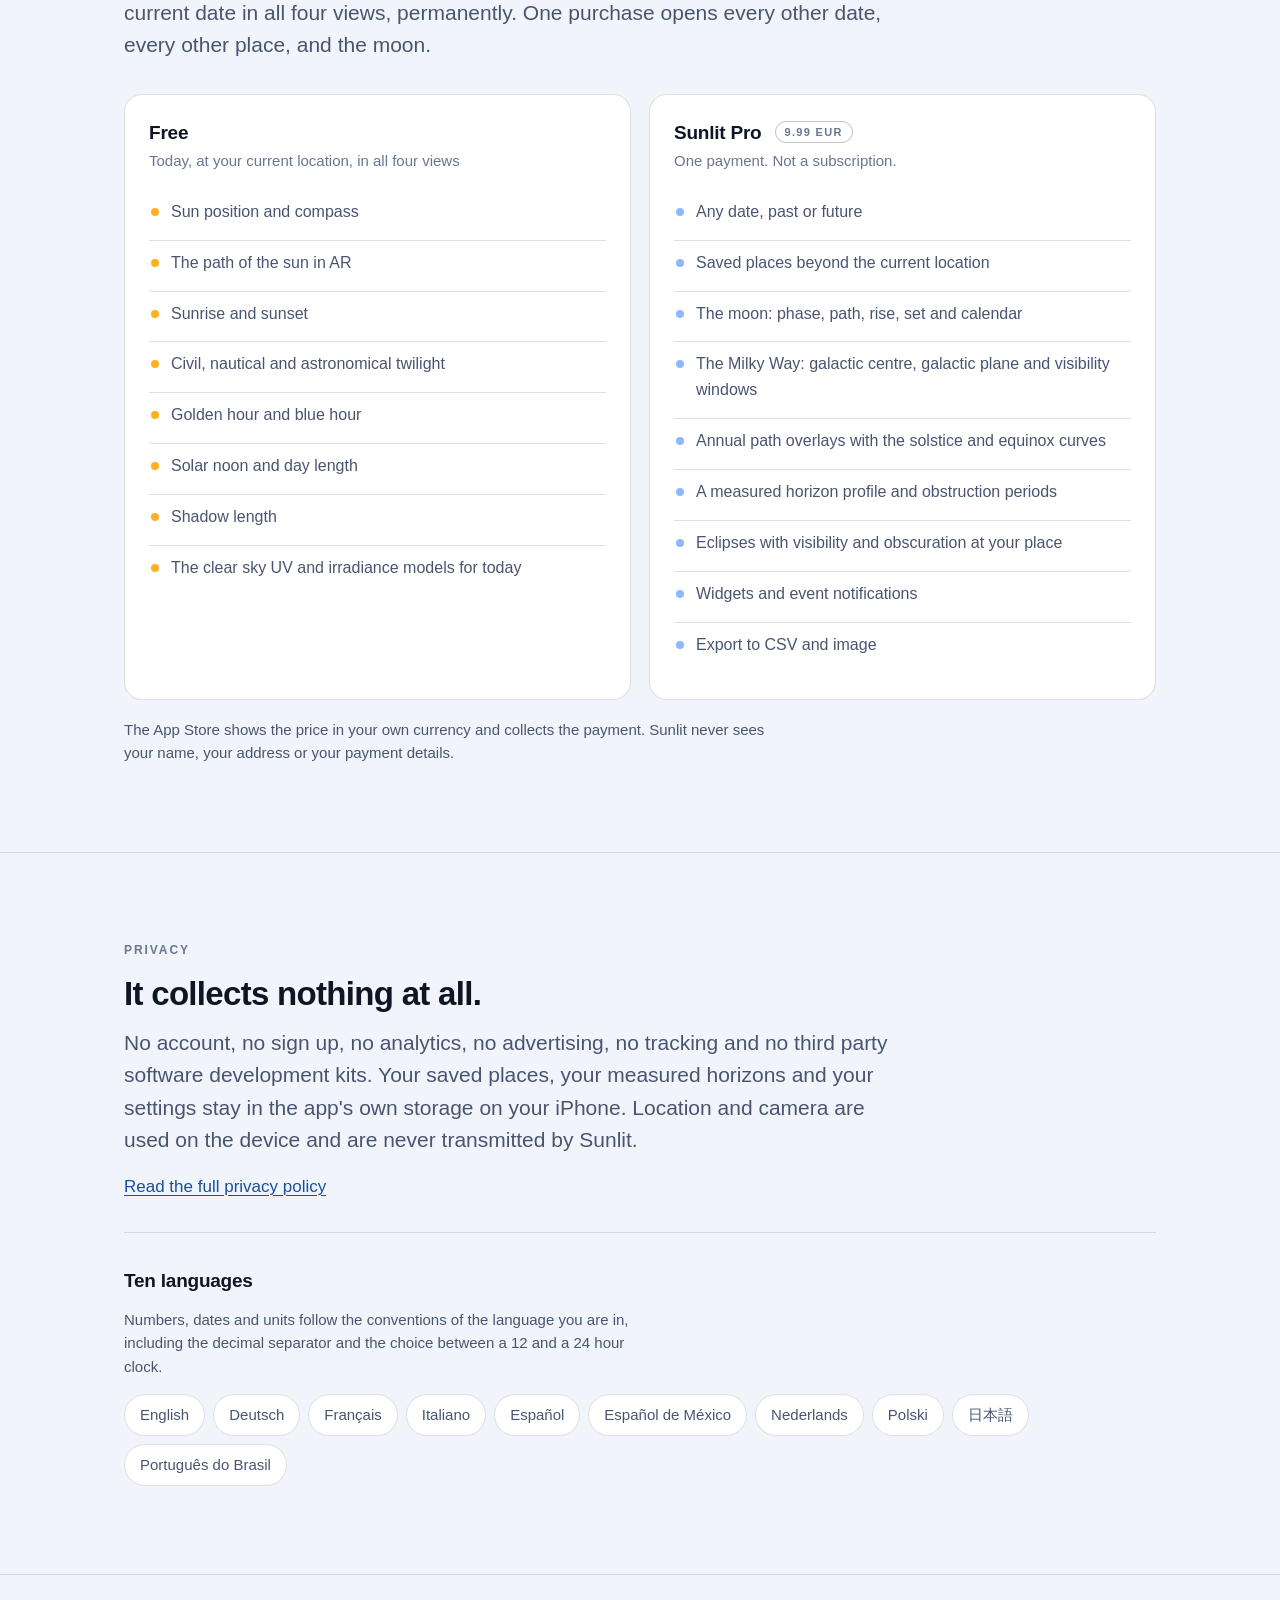
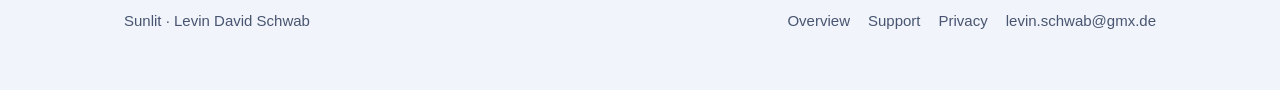
==== commit ec8d2173: "Derived core: twilight, terrain, eclipses, Milky Way, radiation Eclipse was the expensive item and i" ====
--- a/web/index.html
+++ b/web/index.html
@@ -18,13 +18,13 @@
 <meta name="twitter:title" content="Sunlit: Sun &amp; Moon Tracker for iPhone">
 <meta name="twitter:description" content="Sun, moon and Milky Way, computed on the device for any date and any place. Free to install, with one optional purchase.">
 <link rel="icon" href="data:image/svg+xml,%3Csvg%20xmlns='http://www.w3.org/2000/svg'%20viewBox='0%200%2064%2064'%3E%3Crect%20width='64'%20height='64'%20rx='14'%20fill='%230B1024'/%3E%3Cpath%20d='M12%2045a20%2020%200%200%201%2040%200'%20fill='none'%20stroke='%23FFB020'%20stroke-width='3.2'%20stroke-linecap='round'/%3E%3Cpath%20d='M8%2045h48'%20stroke='%238FB8FF'%20stroke-width='3.2'%20stroke-linecap='round'%20opacity='.75'/%3E%3Ccircle%20cx='32'%20cy='25'%20r='7'%20fill='%23FFB020'/%3E%3C/svg%3E">
-<link rel="stylesheet" href="/style.css">
+<link rel="stylesheet" href="style.css">
 </head>
 <body>
 <a class="skip" href="#main">Skip to content</a>
 
 <header class="site-head"><div class="wrap">
-  <a class="brand" href="/">
+  <a class="brand" href="./">
     <svg viewBox="0 0 64 64" aria-hidden="true" focusable="false">
       <rect width="64" height="64" rx="14" fill="#0B1024"/>
       <path d="M12 45a20 20 0 0 1 40 0" fill="none" stroke="#FFB020" stroke-width="3.2" stroke-linecap="round"/>
@@ -34,16 +34,16 @@
     <b>Sunlit</b>
   </a>
   <nav>
-    <a href="/" aria-current="page">Overview</a>
-    <a href="/support.html">Support</a>
-    <a href="/privacy.html">Privacy</a>
+    <a class="home" href="./" aria-current="page">Overview</a>
+    <a href="support.html">Support</a>
+    <a href="privacy.html">Privacy</a>
   </nav>
 </div></header>
 
 <main id="main">
 
 <section class="hero"><div class="wrap">
-  <p class="eyebrow">Sun, moon and Milky Way, for iPhone</p>
+  <p class="eyebrow">Sun, moon and Milky Way</p>
   <h1>Know where the sun will be, before you get there.</h1>
   <p class="lead">Sunlit works out the position of the sun, the moon and the galactic
     centre of the Milky Way for any date and any place on earth. Every figure is
@@ -56,9 +56,10 @@
     <div><div class="k">One purchase</div><div class="v">9.99 EUR</div></div>
     <div><div class="k">Languages</div><div class="v">Ten</div></div>
   </div>
-  <!-- When the App Store record is live, paste the listing link here, for example:
-       <p><a class="cta" href="https://apps.apple.com/app/idXXXXXXXXXX">Download on the App Store</a></p>
-       Do not publish a link before the app id exists. -->
+  <!-- Maintainer note. There is deliberately no App Store button on this page yet,
+       because the app id does not exist and a dead link under a purchase claim has
+       cost this portfolio a rejection before. Once the record is live, add one
+       paragraph here with a link to the real listing url. -->
 
   <figure>
     <div class="panel">
@@ -70,12 +71,12 @@
           the horizon.</desc>
         <defs>
           <linearGradient id="sky" x1="0" y1="0" x2="0" y2="1">
-            <stop offset="0" stop-color="#101736"/>
-            <stop offset=".20" stop-color="#23214A"/>
-            <stop offset=".42" stop-color="#4A2B5A"/>
-            <stop offset=".64" stop-color="#8A4149"/>
-            <stop offset=".84" stop-color="#D4762C"/>
-            <stop offset="1" stop-color="#FFB020"/>
+            <stop offset="0" stop-color="#0B1230"/>
+            <stop offset=".20" stop-color="#1B1C44"/>
+            <stop offset=".42" stop-color="#3C2450"/>
+            <stop offset=".64" stop-color="#733A46"/>
+            <stop offset=".84" stop-color="#B2652A"/>
+            <stop offset="1" stop-color="#E09221"/>
           </linearGradient>
           <radialGradient id="glow">
             <stop offset="0" stop-color="#FFE3A8" stop-opacity=".9"/>
@@ -87,7 +88,8 @@
 
         <rect width="720" height="460" fill="#070B18"/>
         <rect width="720" height="330" fill="url(#sky)"/>
-        <rect x="0" y="300.5" width="720" height="49.1" fill="#FFB020" opacity=".14"/>
+        <rect x="0" y="0" width="720" height="430" fill="#070B18" opacity=".2"/>
+        <rect x="0" y="300.5" width="720" height="49.1" fill="#FFFFFF" opacity=".1"/>
 
         <g stroke="#FFFFFF" stroke-width="1" opacity=".12">
           <line x1="124" y1="48" x2="124" y2="430"/>
@@ -103,8 +105,10 @@
         </g>
 
         <g clip-path="url(#plot)" fill="none" stroke-linejoin="round" stroke-linecap="round">
-          <polyline points="44.0,326.2 49.3,331.6 54.7,337.3 60.0,343.2 65.3,349.4 70.7,355.8 76.0,362.5 81.3,369.3 86.7,376.3 92.0,383.5 97.3,390.9 102.7,398.5 108.0,406.2 113.3,414.0 118.7,421.9 124.0,430.0 129.3,438.2 134.7,446.5 140.0,454.8 145.3,463.2 150.7,471.7 156.0,480.3 161.3,488.9 166.7,497.5 172.0,506.1 177.3,514.7 182.7,523.3 188.0,531.9 193.3,540.4 198.7,548.9 204.0,557.3 209.3,565.6 214.7,573.7 220.0,581.7 225.3,589.5 230.7,597.1 236.0,604.3 241.3,611.3 246.7,617.9 252.0,624.0 257.3,629.7 262.7,634.8 268.0,639.3 273.3,640.0 278.7,640.0 284.0,640.0 289.3,640.0 294.7,640.0 300.0,640.0 305.3,640.0 310.7,640.0 316.0,640.0 321.3,638.2 326.7,633.5 332.0,628.3 337.3,622.5 342.7,616.2 348.0,609.5 353.3,602.4 358.7,595.0 364.0,587.4 369.3,579.5 374.7,571.4 380.0,563.2 385.3,554.8 390.7,546.4 396.0,537.8 401.3,529.2 406.7,520.6 412.0,511.9 417.3,503.2 422.7,494.5 428.0,485.8 433.3,477.2 438.7,468.6 444.0,460.0 449.3,451.5 454.7,443.1 460.0,434.7 465.3,426.5 470.7,418.4 476.0,410.3 481.3,402.4 486.7,394.6 492.0,387.0 497.3,379.6 502.7,372.3 508.0,365.1 513.3,358.2 518.7,351.5 524.0,345.0 529.3,338.7 534.7,332.7 540.0,326.9 545.3,321.4 550.7,316.2 556.0,311.2 561.3,306.6 566.7,302.3 572.0,298.3 577.3,294.6 582.7,291.3 588.0,288.3 593.3,285.7 598.7,283.5 604.0,281.6 609.3,280.1 614.7,279.1 620.0,278.4 625.3,278.1 630.7,278.2 636.0,278.7 641.3,279.6 646.7,280.9 652.0,282.5 657.3,284.6 662.7,287.0 668.0,289.8 673.3,293.0 678.7,296.5 684.0,300.4" stroke="#8FB8FF" stroke-width="2" opacity=".92"/>
-          <polyline points="44.0,449.0 49.3,451.6 54.7,453.8 60.0,455.5 65.3,456.6 70.7,457.3 76.0,457.4 81.3,457.1 86.7,456.2 92.0,454.8 97.3,453.0 102.7,450.6 108.0,447.8 113.3,444.5 118.7,440.7 124.0,436.5 129.3,432.0 134.7,427.0 140.0,421.6 145.3,415.9 150.7,409.9 156.0,403.5 161.3,396.9 166.7,390.0 172.0,382.8 177.3,375.4 182.7,367.8 188.0,360.0 193.3,352.0 198.7,343.8 204.0,335.5 209.3,327.1 214.7,318.5 220.0,309.9 225.3,301.1 230.7,292.3 236.0,283.4 241.3,274.5 246.7,265.6 252.0,256.6 257.3,247.7 262.7,238.8 268.0,229.9 273.3,221.0 278.7,212.3 284.0,203.6 289.3,195.0 294.7,186.6 300.0,178.3 305.3,170.2 310.7,162.3 316.0,154.6 321.3,147.2 326.7,140.1 332.0,133.3 337.3,126.9 342.7,120.9 348.0,115.3 353.3,110.1 358.7,105.5 364.0,101.5 369.3,98.0 374.7,95.1 380.0,92.9 385.3,91.3 390.7,90.5 396.0,90.3 401.3,90.9 406.7,92.1 412.0,94.0 417.3,96.6 422.7,99.8 428.0,103.6 433.3,107.9 438.7,112.8 444.0,118.2 449.3,124.0 454.7,130.3 460.0,136.9 465.3,143.9 470.7,151.2 476.0,158.7 481.3,166.6 486.7,174.6 492.0,182.8 497.3,191.2 502.7,199.7 508.0,208.3 513.3,217.1 518.7,225.9 524.0,234.8 529.3,243.7 534.7,252.7 540.0,261.6 545.3,270.6 550.7,279.6 556.0,288.5 561.3,297.3 566.7,306.2 572.0,314.9 577.3,323.5 582.7,332.1 588.0,340.5 593.3,348.7 598.7,356.8 604.0,364.8 609.3,372.5 614.7,380.1 620.0,387.4 625.3,394.5 630.7,401.3 636.0,407.8 641.3,414.1 646.7,420.0 652.0,425.6 657.3,430.8 662.7,435.6 668.0,440.0 673.3,444.0 678.7,447.6 684.0,450.7" stroke="#FFB020" stroke-width="2.6"/>
+          <polyline points="44.0,326.2 49.3,331.6 54.7,337.3 60.0,343.2 65.3,349.4 70.7,355.8 76.0,362.5 81.3,369.3 86.7,376.3 92.0,383.5 97.3,390.9 102.7,398.5 108.0,406.2 113.3,414.0 118.7,421.9 124.0,430.0 129.3,438.2 134.7,446.5 140.0,454.8 145.3,463.2 150.7,471.7 156.0,480.3 161.3,488.9 166.7,497.5 172.0,506.1 177.3,514.7 182.7,523.3 188.0,531.9 193.3,540.4 198.7,548.9 204.0,557.3 209.3,565.6 214.7,573.7 220.0,581.7 225.3,589.5 230.7,597.1 236.0,604.3 241.3,611.3 246.7,617.9 252.0,624.0 257.3,629.7 262.7,634.8 268.0,639.3 273.3,640.0 278.7,640.0 284.0,640.0 289.3,640.0 294.7,640.0 300.0,640.0 305.3,640.0 310.7,640.0 316.0,640.0 321.3,638.2 326.7,633.5 332.0,628.3 337.3,622.5 342.7,616.2 348.0,609.5 353.3,602.4 358.7,595.0 364.0,587.4 369.3,579.5 374.7,571.4 380.0,563.2 385.3,554.8 390.7,546.4 396.0,537.8 401.3,529.2 406.7,520.6 412.0,511.9 417.3,503.2 422.7,494.5 428.0,485.8 433.3,477.2 438.7,468.6 444.0,460.0 449.3,451.5 454.7,443.1 460.0,434.7 465.3,426.5 470.7,418.4 476.0,410.3 481.3,402.4 486.7,394.6 492.0,387.0 497.3,379.6 502.7,372.3 508.0,365.1 513.3,358.2 518.7,351.5 524.0,345.0 529.3,338.7 534.7,332.7 540.0,326.9 545.3,321.4 550.7,316.2 556.0,311.2 561.3,306.6 566.7,302.3 572.0,298.3 577.3,294.6 582.7,291.3 588.0,288.3 593.3,285.7 598.7,283.5 604.0,281.6 609.3,280.1 614.7,279.1 620.0,278.4 625.3,278.1 630.7,278.2 636.0,278.7 641.3,279.6 646.7,280.9 652.0,282.5 657.3,284.6 662.7,287.0 668.0,289.8 673.3,293.0 678.7,296.5 684.0,300.4" stroke="#070B18" stroke-width="6" opacity=".42"/>
+          <polyline points="44.0,449.0 49.3,451.6 54.7,453.8 60.0,455.5 65.3,456.6 70.7,457.3 76.0,457.4 81.3,457.1 86.7,456.2 92.0,454.8 97.3,453.0 102.7,450.6 108.0,447.8 113.3,444.5 118.7,440.7 124.0,436.5 129.3,432.0 134.7,427.0 140.0,421.6 145.3,415.9 150.7,409.9 156.0,403.5 161.3,396.9 166.7,390.0 172.0,382.8 177.3,375.4 182.7,367.8 188.0,360.0 193.3,352.0 198.7,343.8 204.0,335.5 209.3,327.1 214.7,318.5 220.0,309.9 225.3,301.1 230.7,292.3 236.0,283.4 241.3,274.5 246.7,265.6 252.0,256.6 257.3,247.7 262.7,238.8 268.0,229.9 273.3,221.0 278.7,212.3 284.0,203.6 289.3,195.0 294.7,186.6 300.0,178.3 305.3,170.2 310.7,162.3 316.0,154.6 321.3,147.2 326.7,140.1 332.0,133.3 337.3,126.9 342.7,120.9 348.0,115.3 353.3,110.1 358.7,105.5 364.0,101.5 369.3,98.0 374.7,95.1 380.0,92.9 385.3,91.3 390.7,90.5 396.0,90.3 401.3,90.9 406.7,92.1 412.0,94.0 417.3,96.6 422.7,99.8 428.0,103.6 433.3,107.9 438.7,112.8 444.0,118.2 449.3,124.0 454.7,130.3 460.0,136.9 465.3,143.9 470.7,151.2 476.0,158.7 481.3,166.6 486.7,174.6 492.0,182.8 497.3,191.2 502.7,199.7 508.0,208.3 513.3,217.1 518.7,225.9 524.0,234.8 529.3,243.7 534.7,252.7 540.0,261.6 545.3,270.6 550.7,279.6 556.0,288.5 561.3,297.3 566.7,306.2 572.0,314.9 577.3,323.5 582.7,332.1 588.0,340.5 593.3,348.7 598.7,356.8 604.0,364.8 609.3,372.5 614.7,380.1 620.0,387.4 625.3,394.5 630.7,401.3 636.0,407.8 641.3,414.1 646.7,420.0 652.0,425.6 657.3,430.8 662.7,435.6 668.0,440.0 673.3,444.0 678.7,447.6 684.0,450.7" stroke="#070B18" stroke-width="6.5" opacity=".42"/>
+          <polyline points="44.0,326.2 49.3,331.6 54.7,337.3 60.0,343.2 65.3,349.4 70.7,355.8 76.0,362.5 81.3,369.3 86.7,376.3 92.0,383.5 97.3,390.9 102.7,398.5 108.0,406.2 113.3,414.0 118.7,421.9 124.0,430.0 129.3,438.2 134.7,446.5 140.0,454.8 145.3,463.2 150.7,471.7 156.0,480.3 161.3,488.9 166.7,497.5 172.0,506.1 177.3,514.7 182.7,523.3 188.0,531.9 193.3,540.4 198.7,548.9 204.0,557.3 209.3,565.6 214.7,573.7 220.0,581.7 225.3,589.5 230.7,597.1 236.0,604.3 241.3,611.3 246.7,617.9 252.0,624.0 257.3,629.7 262.7,634.8 268.0,639.3 273.3,640.0 278.7,640.0 284.0,640.0 289.3,640.0 294.7,640.0 300.0,640.0 305.3,640.0 310.7,640.0 316.0,640.0 321.3,638.2 326.7,633.5 332.0,628.3 337.3,622.5 342.7,616.2 348.0,609.5 353.3,602.4 358.7,595.0 364.0,587.4 369.3,579.5 374.7,571.4 380.0,563.2 385.3,554.8 390.7,546.4 396.0,537.8 401.3,529.2 406.7,520.6 412.0,511.9 417.3,503.2 422.7,494.5 428.0,485.8 433.3,477.2 438.7,468.6 444.0,460.0 449.3,451.5 454.7,443.1 460.0,434.7 465.3,426.5 470.7,418.4 476.0,410.3 481.3,402.4 486.7,394.6 492.0,387.0 497.3,379.6 502.7,372.3 508.0,365.1 513.3,358.2 518.7,351.5 524.0,345.0 529.3,338.7 534.7,332.7 540.0,326.9 545.3,321.4 550.7,316.2 556.0,311.2 561.3,306.6 566.7,302.3 572.0,298.3 577.3,294.6 582.7,291.3 588.0,288.3 593.3,285.7 598.7,283.5 604.0,281.6 609.3,280.1 614.7,279.1 620.0,278.4 625.3,278.1 630.7,278.2 636.0,278.7 641.3,279.6 646.7,280.9 652.0,282.5 657.3,284.6 662.7,287.0 668.0,289.8 673.3,293.0 678.7,296.5 684.0,300.4" stroke="#8FB8FF" stroke-width="2.2"/>
+          <polyline points="44.0,449.0 49.3,451.6 54.7,453.8 60.0,455.5 65.3,456.6 70.7,457.3 76.0,457.4 81.3,457.1 86.7,456.2 92.0,454.8 97.3,453.0 102.7,450.6 108.0,447.8 113.3,444.5 118.7,440.7 124.0,436.5 129.3,432.0 134.7,427.0 140.0,421.6 145.3,415.9 150.7,409.9 156.0,403.5 161.3,396.9 166.7,390.0 172.0,382.8 177.3,375.4 182.7,367.8 188.0,360.0 193.3,352.0 198.7,343.8 204.0,335.5 209.3,327.1 214.7,318.5 220.0,309.9 225.3,301.1 230.7,292.3 236.0,283.4 241.3,274.5 246.7,265.6 252.0,256.6 257.3,247.7 262.7,238.8 268.0,229.9 273.3,221.0 278.7,212.3 284.0,203.6 289.3,195.0 294.7,186.6 300.0,178.3 305.3,170.2 310.7,162.3 316.0,154.6 321.3,147.2 326.7,140.1 332.0,133.3 337.3,126.9 342.7,120.9 348.0,115.3 353.3,110.1 358.7,105.5 364.0,101.5 369.3,98.0 374.7,95.1 380.0,92.9 385.3,91.3 390.7,90.5 396.0,90.3 401.3,90.9 406.7,92.1 412.0,94.0 417.3,96.6 422.7,99.8 428.0,103.6 433.3,107.9 438.7,112.8 444.0,118.2 449.3,124.0 454.7,130.3 460.0,136.9 465.3,143.9 470.7,151.2 476.0,158.7 481.3,166.6 486.7,174.6 492.0,182.8 497.3,191.2 502.7,199.7 508.0,208.3 513.3,217.1 518.7,225.9 524.0,234.8 529.3,243.7 534.7,252.7 540.0,261.6 545.3,270.6 550.7,279.6 556.0,288.5 561.3,297.3 566.7,306.2 572.0,314.9 577.3,323.5 582.7,332.1 588.0,340.5 593.3,348.7 598.7,356.8 604.0,364.8 609.3,372.5 614.7,380.1 620.0,387.4 625.3,394.5 630.7,401.3 636.0,407.8 641.3,414.1 646.7,420.0 652.0,425.6 657.3,430.8 662.7,435.6 668.0,440.0 673.3,444.0 678.7,447.6 684.0,450.7" stroke="#FFB020" stroke-width="2.8"/>
         </g>
 
         <rect x="0" y="330" width="720" height="100" fill="#070B18" opacity=".55"/>
@@ -118,16 +122,16 @@
         <line x1="0" y1="430" x2="720" y2="430" stroke="#FFFFFF" stroke-width="1" opacity=".18"/>
         <line x1="577.3" y1="70" x2="577.3" y2="430" stroke="#FFFFFF" stroke-width="1" opacity=".34" stroke-dasharray="3 4"/>
 
-        <circle cx="577.3" cy="294.6" r="8" fill="#8FB8FF"/>
+        <circle cx="577.3" cy="294.6" r="8" fill="#8FB8FF" stroke="#070B18" stroke-width="2" stroke-opacity=".45"/>
         <circle cx="577.3" cy="323.5" r="30" fill="url(#glow)"/>
-        <circle cx="577.3" cy="323.5" r="9" fill="#FFB020"/>
+        <circle cx="577.3" cy="323.5" r="9" fill="#FFB020" stroke="#070B18" stroke-width="2" stroke-opacity=".35"/>
 
         <g class="chrome">
           <g stroke-linecap="round">
             <line x1="60" y1="30" x2="84" y2="30" stroke="#FFB020" stroke-width="2.6"/>
             <line x1="128" y1="30" x2="152" y2="30" stroke="#8FB8FF" stroke-width="2"/>
           </g>
-          <rect x="212" y="23" width="14" height="14" fill="#FFB020" opacity=".34"/>
+          <rect x="212" y="23" width="14" height="14" fill="#FFFFFF" opacity=".22"/>
           <g fill="#FFFFFF" opacity=".78">
             <text x="90" y="34">Sun</text>
             <text x="158" y="34">Moon</text>
@@ -171,10 +175,10 @@
 
   <div class="rail" style="margin-top:14px">
     <div><div class="v num">03:43</div><div class="k">First light</div></div>
-    <div><div class="v num">05:39</div><div class="k">Golden hour</div></div>
     <div><div class="v num">06:02</div><div class="k">Sunrise</div></div>
+    <div><div class="v num">06:49</div><div class="k">Golden hour ends</div></div>
     <div><div class="v num">13:09</div><div class="k">Solar noon</div></div>
-    <div><div class="v num">19:28</div><div class="k">Golden hour</div></div>
+    <div><div class="v num">19:28</div><div class="k">Golden hour begins</div></div>
     <div><div class="v num">20:15</div><div class="k">Sunset</div></div>
     <div><div class="v num">22:33</div><div class="k">Last light</div></div>
   </div>
@@ -375,7 +379,7 @@
         switch on. Where a connection is available, Sunlit can search Apple Maps as well.</p>
       <p class="small">The embedded city list is derived from GeoNames and is used under
         the Creative Commons Attribution 4.0 licence. The credit is repeated in the app
-        and on the <a href="/privacy.html#geonames">privacy page</a>.</p>
+        and on the <a href="privacy.html#geonames">privacy page</a>.</p>
     </div>
     <div class="card">
       <h3>Or drop a pin anywhere</h3>
@@ -383,9 +387,16 @@
         is exact; the time zone of a bare coordinate needs a lookup, and if there is no
         connection Sunlit tells you it has fallen back to the time zone of your device
         rather than guessing quietly.</p>
-      <p class="small">Widgets and event notifications are computed locally too, and the
-        widget timelines refresh at event boundaries rather than on a fixed clock.</p>
-    </div>
+      <p class="small">Dates work the same way. Move to any day, past or future, and
+        every view recomputes for that instant, the background included.</p>
+    </div>
+  </div>
+  <div class="note" style="margin-top:26px;max-width:46em">
+    <p><strong>Widgets.</strong> A small widget with the next event and its countdown, a
+      medium one with the arc of the day and the position of the sun on it, a circular
+      lock screen countdown to golden hour, and a rectangular one with sunrise, sunset
+      and the phase of the moon. Each computes its own figures on the device and refreshes
+      at event boundaries rather than on a fixed clock. Widgets are part of Sunlit Pro.</p>
   </div>
 </div></section>
 
@@ -441,7 +452,7 @@
       no third party software development kits. Your saved places, your measured horizons
       and your settings stay in the app's own storage on your iPhone. Location and camera
       are used on the device and are never transmitted by Sunlit.</p>
-    <p><a href="/privacy.html">Read the full privacy policy</a></p>
+    <p><a href="privacy.html">Read the full privacy policy</a></p>
   </div>
   <hr class="rule">
   <div style="margin-top:36px">
@@ -462,9 +473,9 @@
 <footer class="site-foot"><div class="wrap">
   <span>Sunlit &middot; Levin David Schwab</span>
   <nav>
-    <a href="/">Overview</a>
-    <a href="/support.html">Support</a>
-    <a href="/privacy.html">Privacy</a>
+    <a href="./">Overview</a>
+    <a href="support.html">Support</a>
+    <a href="privacy.html">Privacy</a>
     <a href="mailto:levin.schwab@gmx.de">levin.schwab@gmx.de</a>
   </nav>
 </div></footer>
--- a/web/style.css
+++ b/web/style.css
@@ -0,0 +1,295 @@
+/* Sunlit
+   Adaptive Sky, on the web. Same palette as the app: deep night navy through
+   twilight violet into golden amber, hairline rules, tabular figures, and a
+   lot of air. Nothing on these pages loads from another host: no fonts, no
+   scripts, no images, no trackers. The one picture is inline SVG. */
+
+:root {
+  /* Accents. Identical values to the app. */
+  --sun: #FFB020;
+  --moon: #8FB8FF;
+  --way: #C9A6FF;
+
+  /* Daylight page. */
+  --bg: #F1F5FB;
+  --panel: #FFFFFF;
+  --ink: #0E1524;
+  --ink-2: #495570;
+  --ink-3: #6A7791;
+  --rule: rgba(14, 21, 36, .13);
+  --rule-2: rgba(14, 21, 36, .26);
+  --chip: rgba(14, 21, 36, .045);
+  --link: #17509B;
+  --sun-ink: #8A5200;
+  --moon-ink: #2B5FB8;
+  --way-ink: #6B3FC4;
+
+  --maxw: 1080px;
+  --pad: 24px;
+}
+
+@media (prefers-color-scheme: dark) {
+  :root {
+    --bg: #070B18;
+    --panel: #0C1329;
+    --ink: #E9EEF9;
+    --ink-2: #9DAAC5;
+    --ink-3: #808DAA;
+    --rule: rgba(233, 238, 249, .15);
+    --rule-2: rgba(233, 238, 249, .3);
+    --chip: rgba(233, 238, 249, .055);
+    --link: #8FB8FF;
+    --sun-ink: #FFB020;
+    --moon-ink: #8FB8FF;
+    --way-ink: #C9A6FF;
+  }
+}
+
+*, *::before, *::after { box-sizing: border-box; }
+
+html { -webkit-text-size-adjust: 100%; scroll-behavior: smooth; }
+@media (prefers-reduced-motion: reduce) { html { scroll-behavior: auto; } }
+
+body {
+  margin: 0;
+  background: var(--bg);
+  color: var(--ink);
+  font: 400 17px/1.62 -apple-system, BlinkMacSystemFont, "SF Pro Text", "Segoe UI",
+        Roboto, "Helvetica Neue", Arial, sans-serif;
+  -webkit-font-smoothing: antialiased;
+  -moz-osx-font-smoothing: grayscale;
+  overflow-wrap: break-word;
+}
+
+img, svg { max-width: 100%; }
+
+.wrap { max-width: var(--maxw); margin: 0 auto; padding: 0 var(--pad); }
+@media (max-width: 400px) { :root { --pad: 18px; } }
+
+/* Typography ------------------------------------------------------------- */
+
+h1, h2, h3 { font-weight: 600; margin: 0 0 14px; }
+h1 { font-size: clamp(33px, 5.6vw, 58px); line-height: 1.05; letter-spacing: -.028em; }
+h2 { font-size: clamp(24px, 3.2vw, 33px); line-height: 1.15; letter-spacing: -.021em; }
+h3 { font-size: 19px; line-height: 1.3; letter-spacing: -.012em; }
+p { margin: 0 0 16px; }
+p:last-child { margin-bottom: 0; }
+
+.lead { font-size: clamp(18px, 2.1vw, 21px); line-height: 1.55; color: var(--ink-2); max-width: 40em; }
+.muted { color: var(--ink-2); }
+.small { font-size: 15px; line-height: 1.55; color: var(--ink-2); }
+.measure { max-width: 34em; }
+
+.eyebrow {
+  font-size: 12px; font-weight: 600; letter-spacing: .16em;
+  text-transform: uppercase; color: var(--ink-3); margin: 0 0 14px;
+}
+
+.num, table, .readout, .rail, .stats { font-variant-numeric: tabular-nums; font-feature-settings: "tnum" 1; }
+
+a { color: var(--link); text-decoration: underline; text-underline-offset: 3px; text-decoration-thickness: 1px; }
+a:hover { text-decoration-thickness: 2px; }
+
+:focus-visible { outline: 2px solid var(--sun); outline-offset: 3px; border-radius: 4px; }
+
+.skip {
+  position: absolute; left: -9999px; top: 0;
+  background: var(--panel); color: var(--ink); padding: 12px 18px;
+  border: 1px solid var(--rule-2); border-radius: 0 0 10px 0; z-index: 50;
+}
+.skip:focus { left: 0; }
+
+hr.rule { border: 0; border-top: 1px solid var(--rule); margin: 0; }
+@media (min-resolution: 2dppx) { hr.rule { border-top-width: .5px; } }
+
+/* Header and footer ------------------------------------------------------ */
+
+.site-head {
+  position: sticky; top: 0; z-index: 20;
+  background: var(--bg);
+  background: color-mix(in srgb, var(--bg) 86%, transparent);
+  -webkit-backdrop-filter: saturate(1.5) blur(14px);
+  backdrop-filter: saturate(1.5) blur(14px);
+  border-bottom: 1px solid var(--rule);
+}
+.site-head .wrap { display: flex; align-items: center; gap: 12px; min-height: 62px; }
+.brand { display: flex; align-items: center; gap: 10px; text-decoration: none; color: var(--ink); }
+.brand svg { width: 28px; height: 28px; border-radius: 7px; display: block; flex: 0 0 auto; }
+.brand b { font-weight: 600; font-size: 18px; letter-spacing: -.015em; }
+.site-head nav { margin-left: auto; display: flex; gap: 4px; }
+.site-head nav a {
+  color: var(--ink-2); text-decoration: none; font-size: 15px;
+  padding: 9px 11px; border-radius: 9px; min-height: 44px; display: inline-flex; align-items: center;
+}
+.site-head nav a:hover { color: var(--ink); background: var(--chip); }
+.site-head nav a[aria-current="page"] { color: var(--ink); }
+@media (max-width: 400px) { .site-head nav a { padding: 9px 7px; font-size: 14px; } }
+
+.site-foot { border-top: 1px solid var(--rule); padding: 34px 0 56px; color: var(--ink-2); font-size: 15px; }
+.site-foot .wrap { display: flex; flex-wrap: wrap; gap: 10px 26px; align-items: center; }
+.site-foot nav { margin-left: auto; display: flex; flex-wrap: wrap; gap: 18px; }
+.site-foot a { color: var(--ink-2); text-decoration: none; }
+.site-foot a:hover { color: var(--ink); text-decoration: underline; }
+
+/* Sections --------------------------------------------------------------- */
+
+.sec { padding: clamp(48px, 7vw, 88px) 0; }
+.sec + .sec { border-top: 1px solid var(--rule); }
+.sec-head { max-width: 46em; margin-bottom: 32px; }
+.hero { padding: clamp(40px, 6vw, 72px) 0 clamp(40px, 6vw, 64px); }
+
+/* The instrument panel --------------------------------------------------- */
+
+.panel {
+  border: 1px solid var(--rule); border-radius: 20px; overflow: hidden;
+  background: #070B18; line-height: 0;
+}
+.panel svg { display: block; width: 100%; height: auto; }
+.panel svg text { font-family: inherit; font-variant-numeric: tabular-nums; }
+.panel .chrome text { font-size: 11px; }
+@media (max-width: 660px) { .panel .chrome { display: none; } }
+
+figure { margin: 0; }
+figcaption { margin-top: 12px; font-size: 14px; line-height: 1.5; color: var(--ink-3); }
+
+/* Hairline data blocks --------------------------------------------------- */
+
+.readout, .rail, .bands, .stats {
+  display: grid; gap: 1px; background: var(--rule);
+  border: 1px solid var(--rule); border-radius: 14px; overflow: hidden;
+}
+.readout { grid-template-columns: repeat(auto-fit, minmax(150px, 1fr)); margin-top: 20px; }
+.rail { grid-template-columns: repeat(auto-fit, minmax(132px, 1fr)); }
+.stats { grid-template-columns: repeat(auto-fit, minmax(140px, 1fr)); }
+
+.readout > div, .rail > div, .stats > div { background: var(--panel); padding: 14px 16px; }
+
+.k { font-size: 11px; font-weight: 600; letter-spacing: .13em; text-transform: uppercase; color: var(--ink-3); }
+.v { font-size: 21px; font-weight: 600; letter-spacing: -.015em; margin-top: 5px; line-height: 1.2; }
+.v.sun { color: var(--sun-ink); }
+.v.moon { color: var(--moon-ink); }
+.v small { font-size: 14px; font-weight: 400; color: var(--ink-2); letter-spacing: 0; }
+.stats .v { font-size: 18px; }
+
+/* Adaptive Sky band strip ------------------------------------------------ */
+
+.bands { grid-template-columns: 1fr; }
+.band { background: var(--panel); display: grid; grid-template-columns: 86px 1fr; align-items: stretch; }
+.band .sw { min-height: 62px; }
+.band .bt { padding: 13px 16px; }
+.band .deg { font-size: 14px; font-weight: 600; letter-spacing: -.01em; }
+.band .desc { font-size: 14px; color: var(--ink-2); margin-top: 2px; line-height: 1.45; }
+@media (max-width: 420px) { .band { grid-template-columns: 56px 1fr; } }
+
+.b1 { background: linear-gradient(180deg, #070B18, #0D1430); }
+.b2 { background: linear-gradient(180deg, #0D1430, #2A2350); }
+.b3 { background: linear-gradient(180deg, #2A2350, #8A4A6B); }
+.b4 { background: linear-gradient(180deg, #8A4A6B, #FFB020); }
+.b5 { background: linear-gradient(180deg, #FFB020, #5FA8E0); }
+.b6 { background: linear-gradient(180deg, #2E7FD4, #9FD3F5); }
+
+/* Cards ------------------------------------------------------------------ */
+
+.cards { display: grid; grid-template-columns: repeat(auto-fit, minmax(272px, 1fr)); gap: 18px; }
+.card {
+  background: var(--panel); border: 1px solid var(--rule); border-radius: 18px;
+  padding: 26px 24px;
+}
+.card .glyph { width: 42px; height: 42px; display: block; margin-bottom: 16px; color: var(--ink-3); }
+.card p { color: var(--ink-2); font-size: 16px; }
+.card ul { margin: 12px 0 0; padding-left: 18px; color: var(--ink-2); font-size: 16px; }
+.card li { margin: 6px 0; }
+.card .tag {
+  display: inline-block; font-size: 11px; font-weight: 600; letter-spacing: .12em;
+  text-transform: uppercase; color: var(--ink-3); border: 1px solid var(--rule-2);
+  border-radius: 999px; padding: 3px 9px; margin-left: 8px; vertical-align: 3px;
+}
+
+/* Tables ----------------------------------------------------------------- */
+
+.tablewrap {
+  overflow-x: auto; -webkit-overflow-scrolling: touch;
+  border: 1px solid var(--rule); border-radius: 14px; background: var(--panel);
+}
+table { width: 100%; border-collapse: collapse; font-size: 15px; }
+table.wide { min-width: 560px; }
+table.two { min-width: 420px; }
+th {
+  text-align: left; font-size: 11px; font-weight: 600; letter-spacing: .13em;
+  text-transform: uppercase; color: var(--ink-3);
+  padding: 13px 16px; border-bottom: 1px solid var(--rule-2); white-space: nowrap;
+}
+td { padding: 13px 16px; border-bottom: 1px solid var(--rule); vertical-align: top; color: var(--ink-2); }
+td:first-child { color: var(--ink); font-weight: 500; }
+tr:last-child td { border-bottom: 0; }
+td.n { white-space: nowrap; }
+
+/* Notes ------------------------------------------------------------------ */
+
+.note { border-left: 2px solid var(--sun); padding: 4px 0 4px 18px; color: var(--ink-2); }
+.note strong { color: var(--ink); font-weight: 600; }
+.note.moon { border-left-color: var(--moon); }
+.note.way { border-left-color: var(--way); }
+.notes { display: grid; grid-template-columns: repeat(auto-fit, minmax(258px, 1fr)); gap: 26px 32px; }
+
+/* Documents: privacy, support -------------------------------------------- */
+
+.doc { padding: clamp(40px, 6vw, 64px) 0 clamp(56px, 8vw, 88px); }
+.doc-body { max-width: 40em; }
+.doc-body h2 { font-size: clamp(21px, 2.4vw, 25px); margin: 44px 0 12px; }
+.doc-body h2:first-of-type { margin-top: 32px; }
+.doc-body h3 { margin: 26px 0 8px; }
+.doc-body ul { padding-left: 20px; margin: 0 0 16px; }
+.doc-body li { margin: 8px 0; }
+.doc-body .updated { font-size: 14px; color: var(--ink-3); margin: 0 0 26px; }
+
+.qa { max-width: 42em; }
+.qa > section { border-top: 1px solid var(--rule); padding: 30px 0; }
+.qa > section:last-child { border-bottom: 1px solid var(--rule); }
+.qa h2 { font-size: clamp(20px, 2.2vw, 23px); margin: 0 0 12px; }
+.qa p, .qa ul { color: var(--ink-2); }
+.qa ul { padding-left: 20px; margin: 0 0 16px; }
+.qa li { margin: 7px 0; }
+.qa b { color: var(--ink); font-weight: 600; }
+
+.toc { display: flex; flex-wrap: wrap; gap: 8px; margin: 26px 0 4px; padding: 0; list-style: none; }
+.toc a {
+  display: inline-block; font-size: 14px; text-decoration: none; color: var(--ink-2);
+  border: 1px solid var(--rule); border-radius: 999px; padding: 8px 14px; background: var(--panel);
+}
+.toc a:hover { color: var(--ink); border-color: var(--rule-2); }
+
+.contact {
+  background: var(--panel); border: 1px solid var(--rule); border-radius: 18px;
+  padding: 26px 24px; margin: 0 0 8px; max-width: 42em;
+}
+.contact .addr { font-size: 21px; font-weight: 600; letter-spacing: -.015em; }
+
+/* Two up layout for the view cards and the price panels. */
+@media (min-width: 760px) { .cards.two-up { grid-template-columns: repeat(2, 1fr); } }
+.rail .v { font-size: 20px; }
+.rail .k { margin-top: 5px; }
+.tier h3 { margin-bottom: 4px; }
+.tier .price { font-size: 15px; color: var(--ink-3); margin: 0 0 16px; }
+.tier ul { list-style: none; padding: 0; margin: 0; }
+.tier li {
+  padding: 9px 0 9px 22px; border-top: 1px solid var(--rule);
+  position: relative; font-size: 16px; color: var(--ink-2);
+}
+.tier li::before {
+  content: ""; position: absolute; left: 2px; top: 18px;
+  width: 8px; height: 8px; border-radius: 50%; background: var(--sun);
+}
+.tier.pro li::before { background: var(--moon); }
+.tier li:first-child { border-top: 0; }
+.langs { display: flex; flex-wrap: wrap; gap: 8px; padding: 0; margin: 0; list-style: none; }
+.langs li {
+  font-size: 15px; color: var(--ink-2); background: var(--panel);
+  border: 1px solid var(--rule); border-radius: 999px; padding: 8px 15px;
+}
+
+/* At phone width the brand already links home, so the first nav item goes. */
+@media (max-width: 480px) {
+  .site-head nav a.home { display: none; }
+  .brand b { font-size: 17px; }
+}
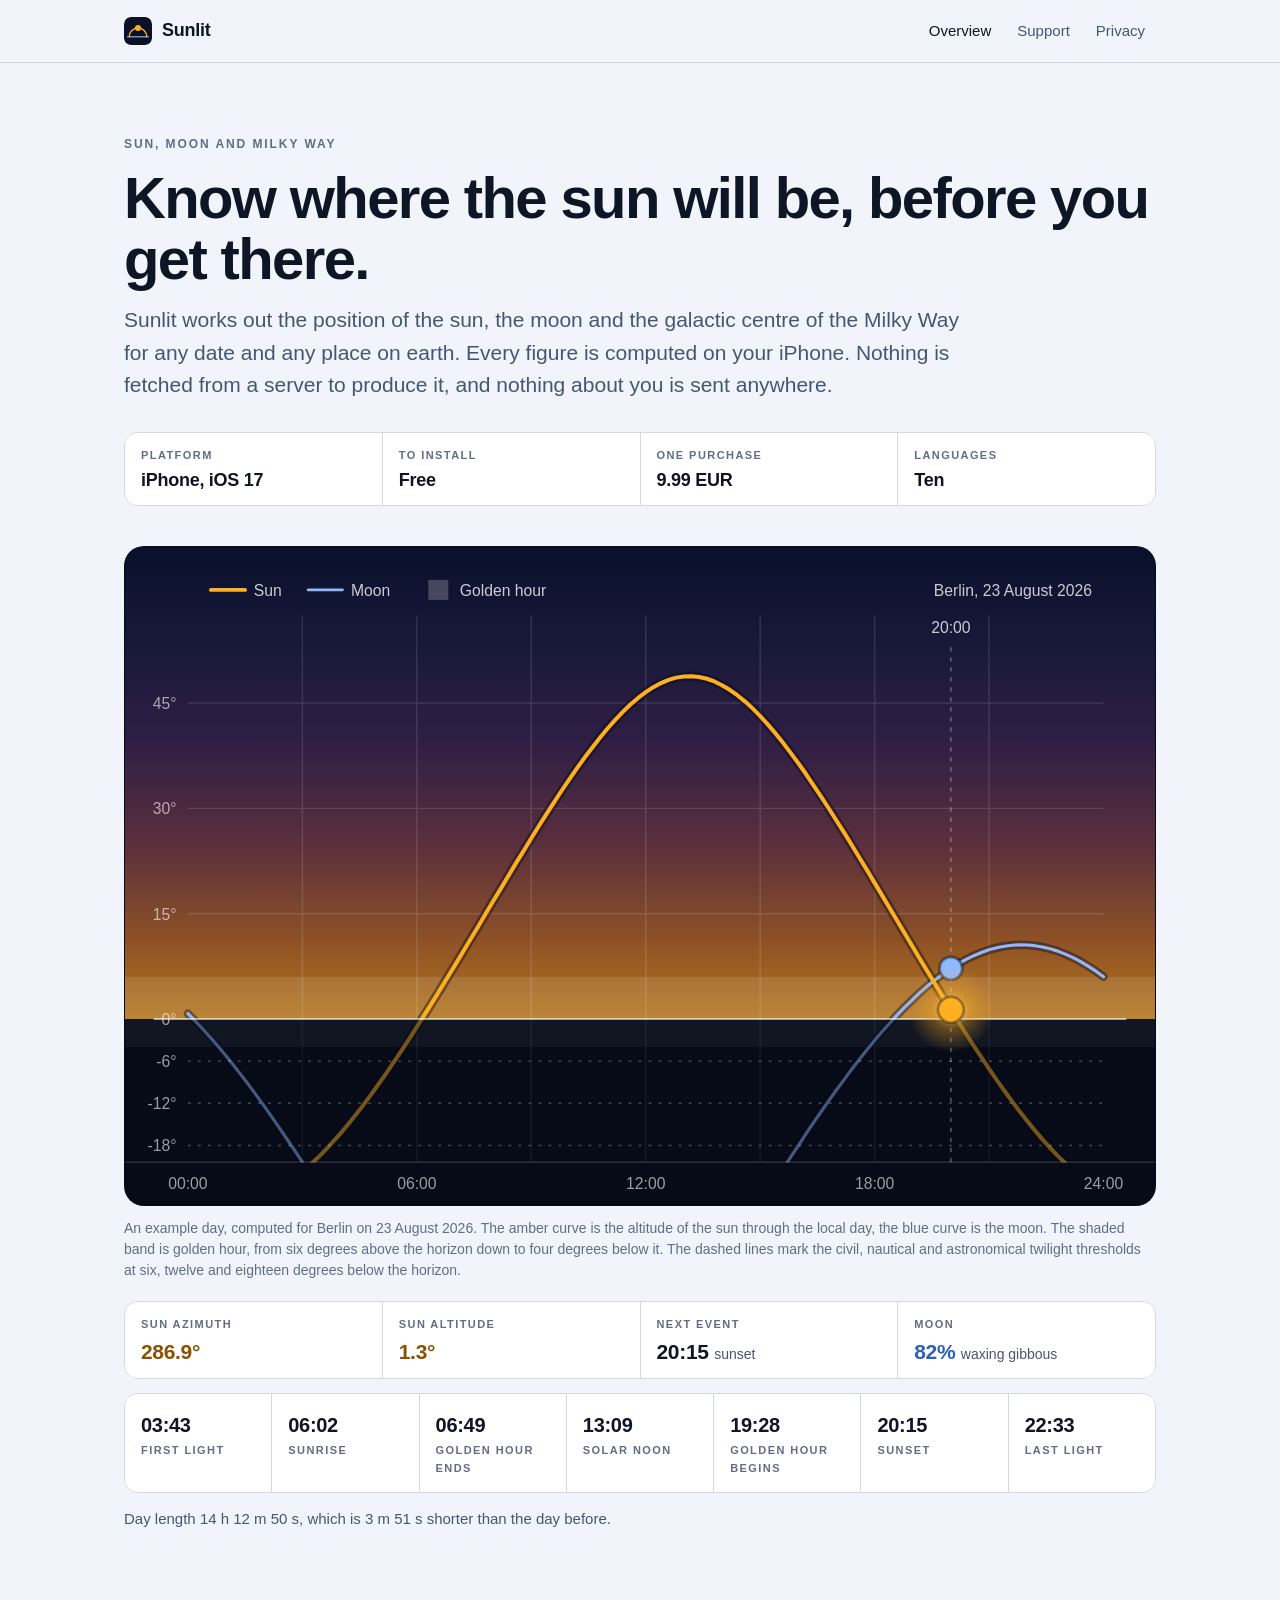
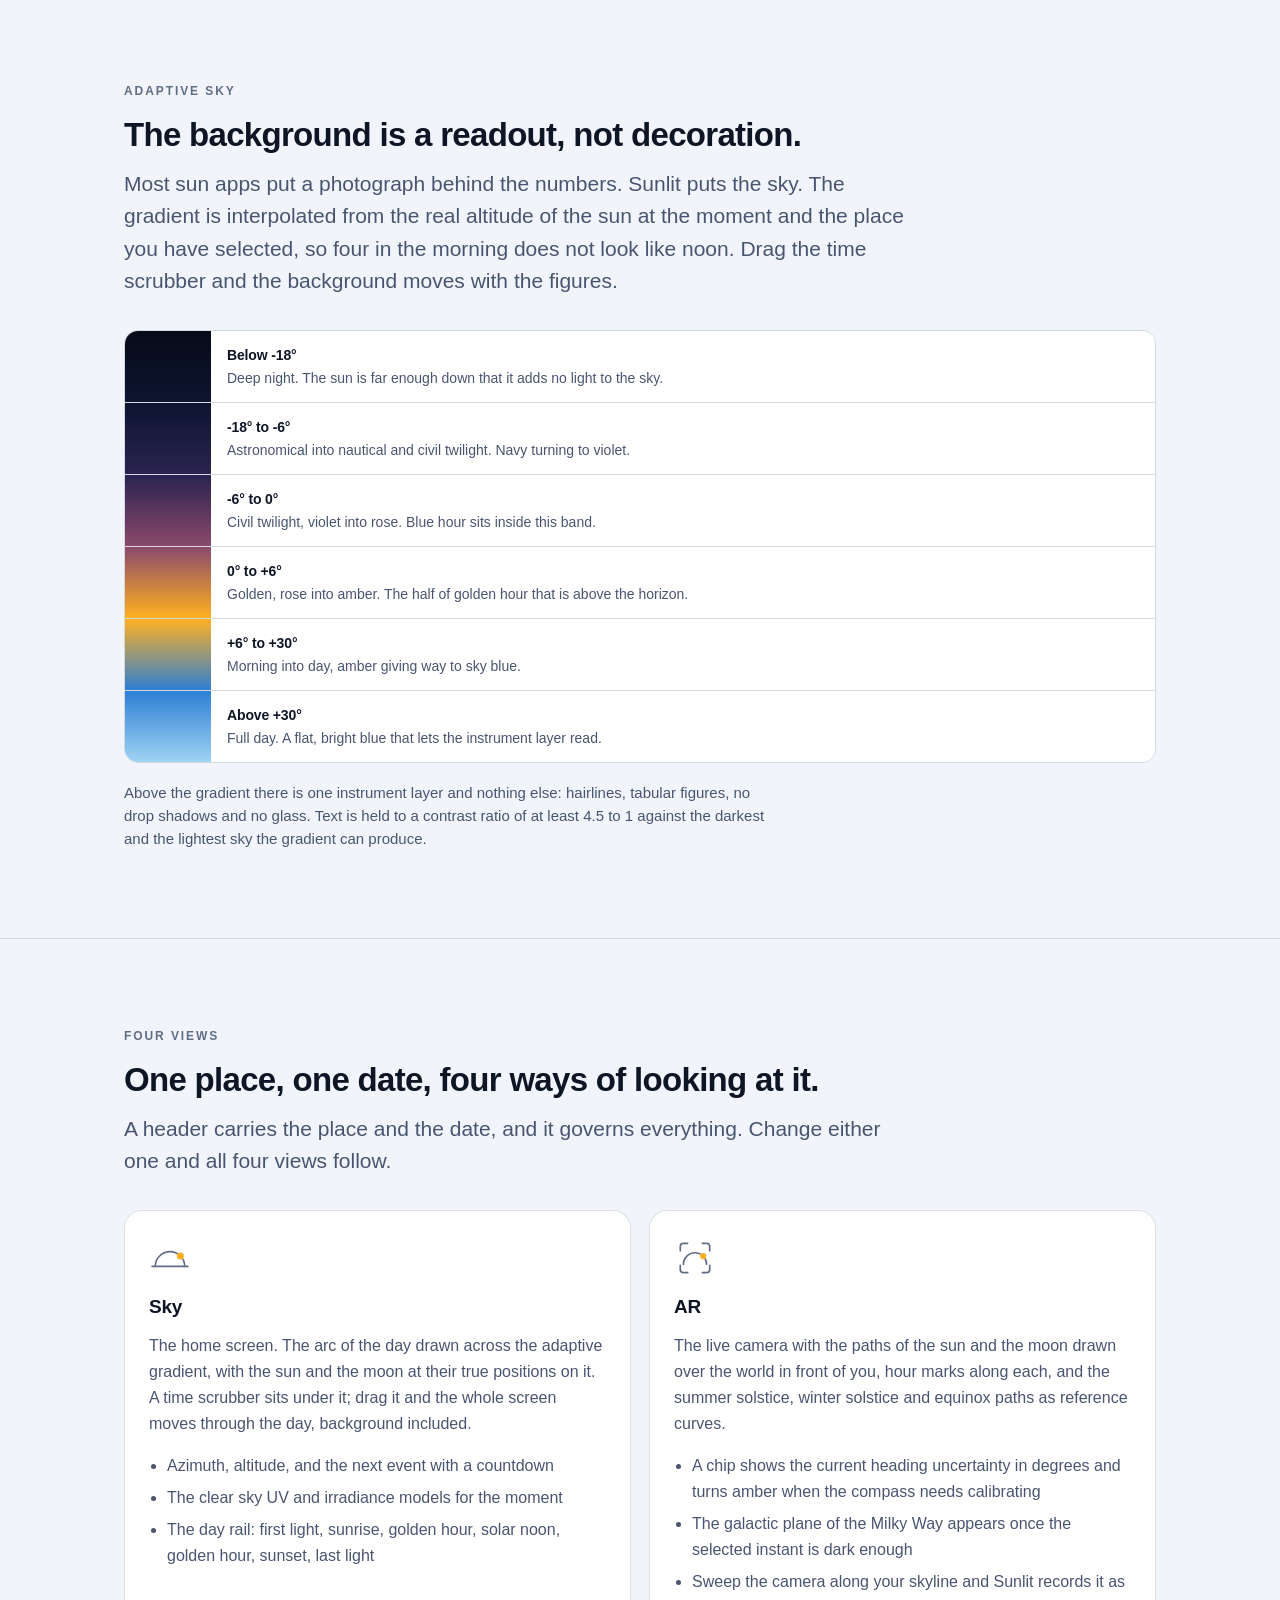
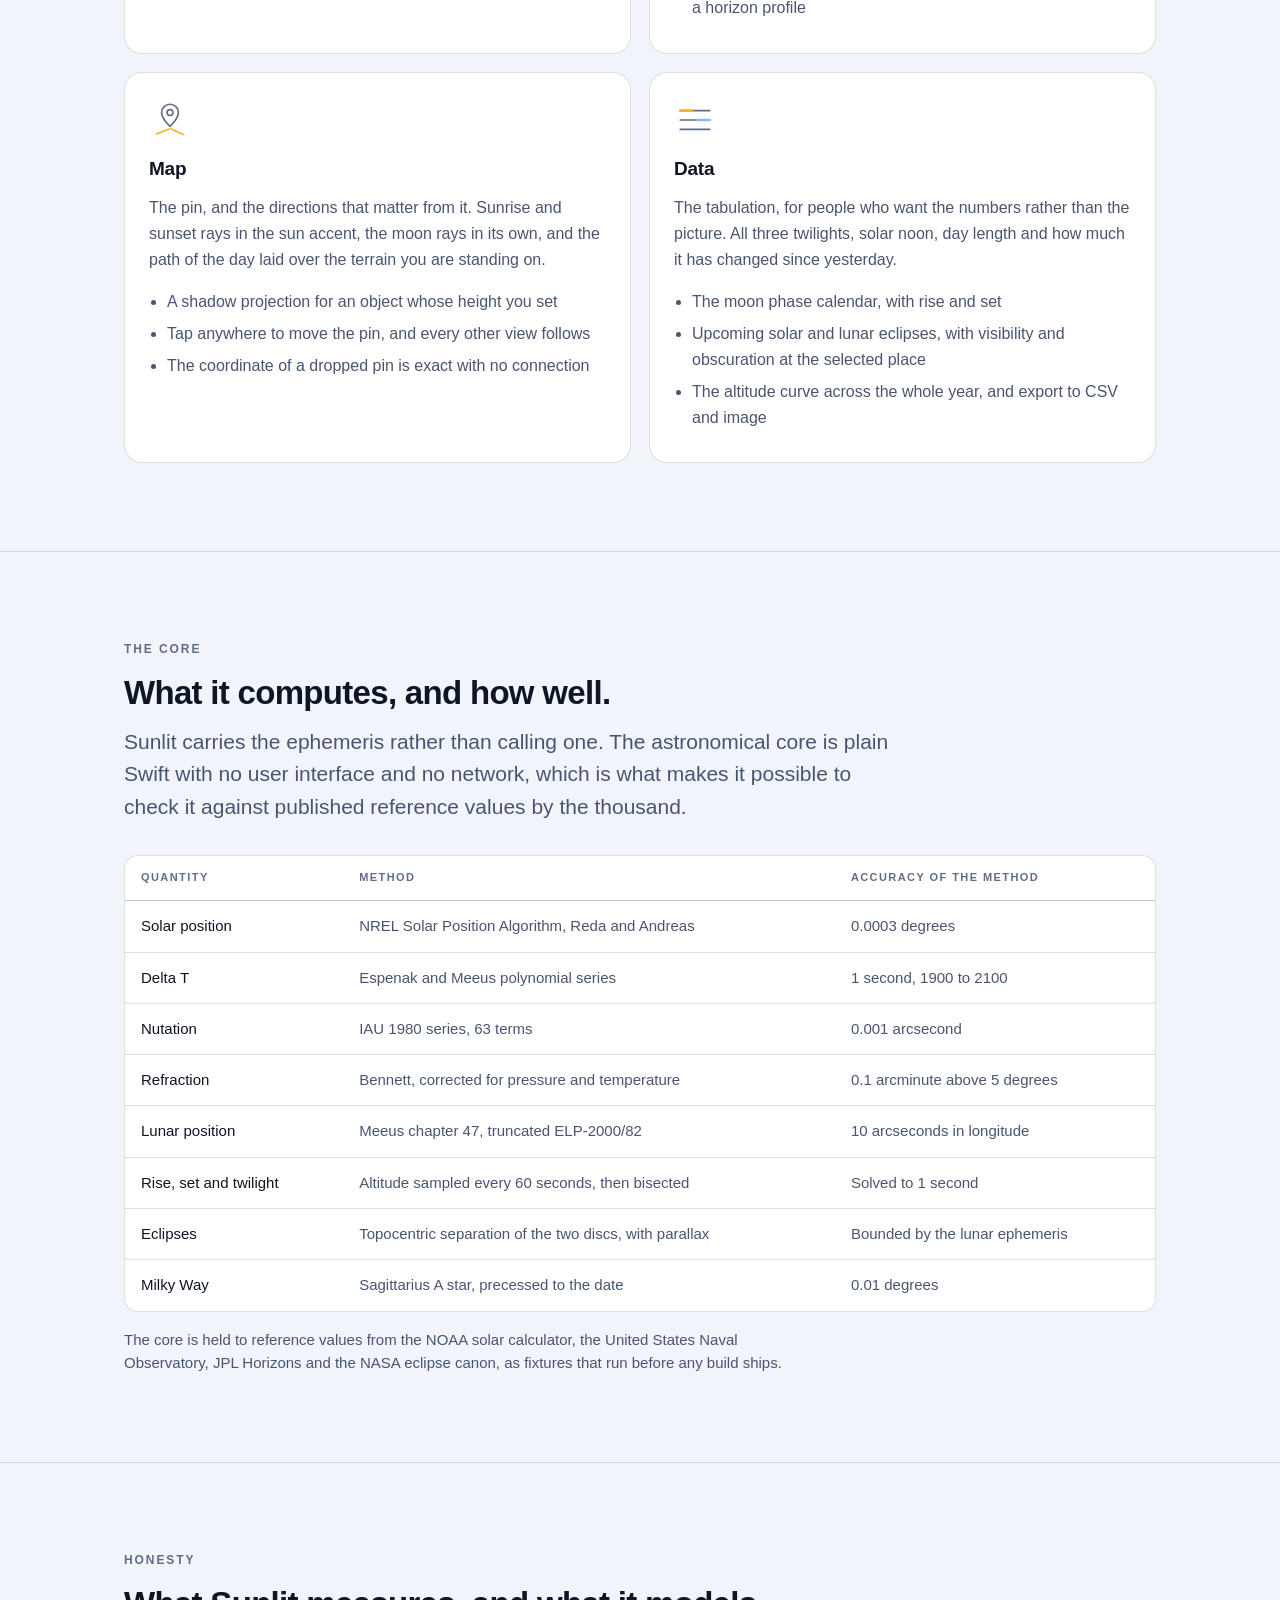
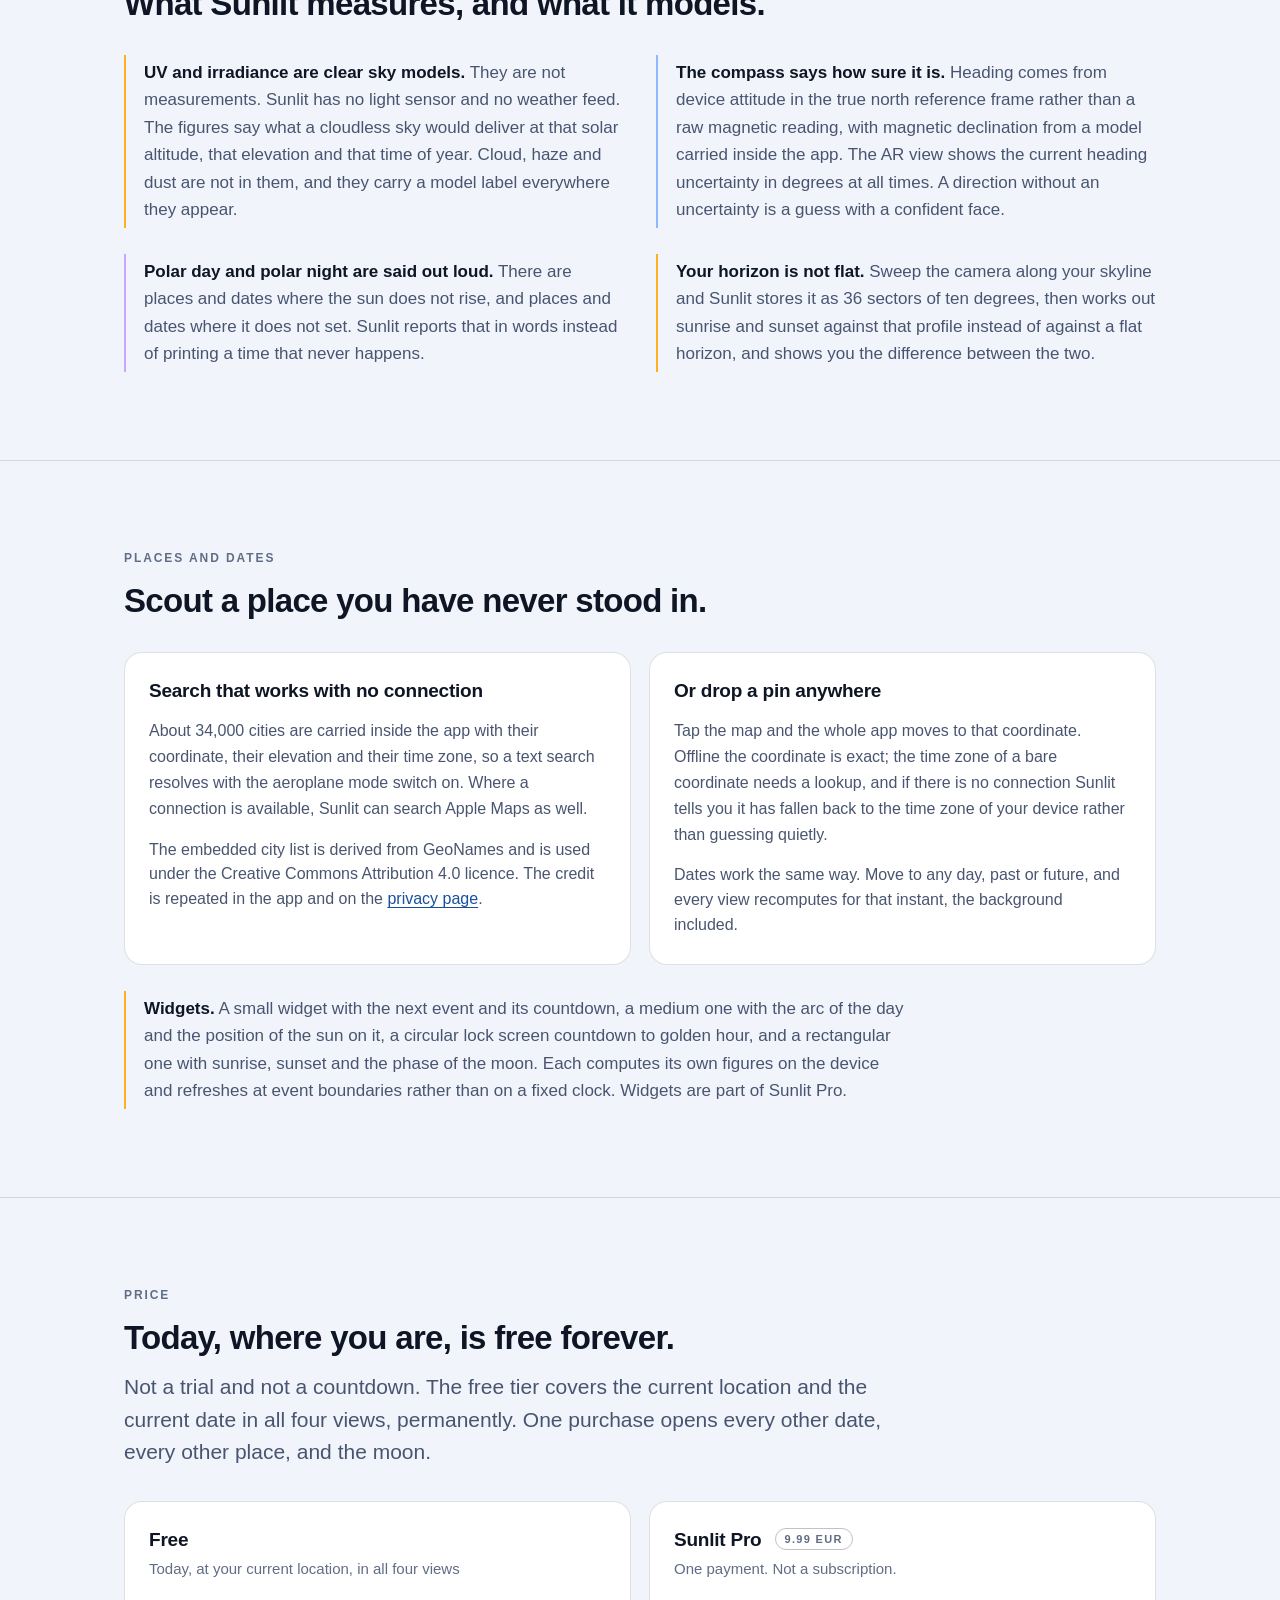
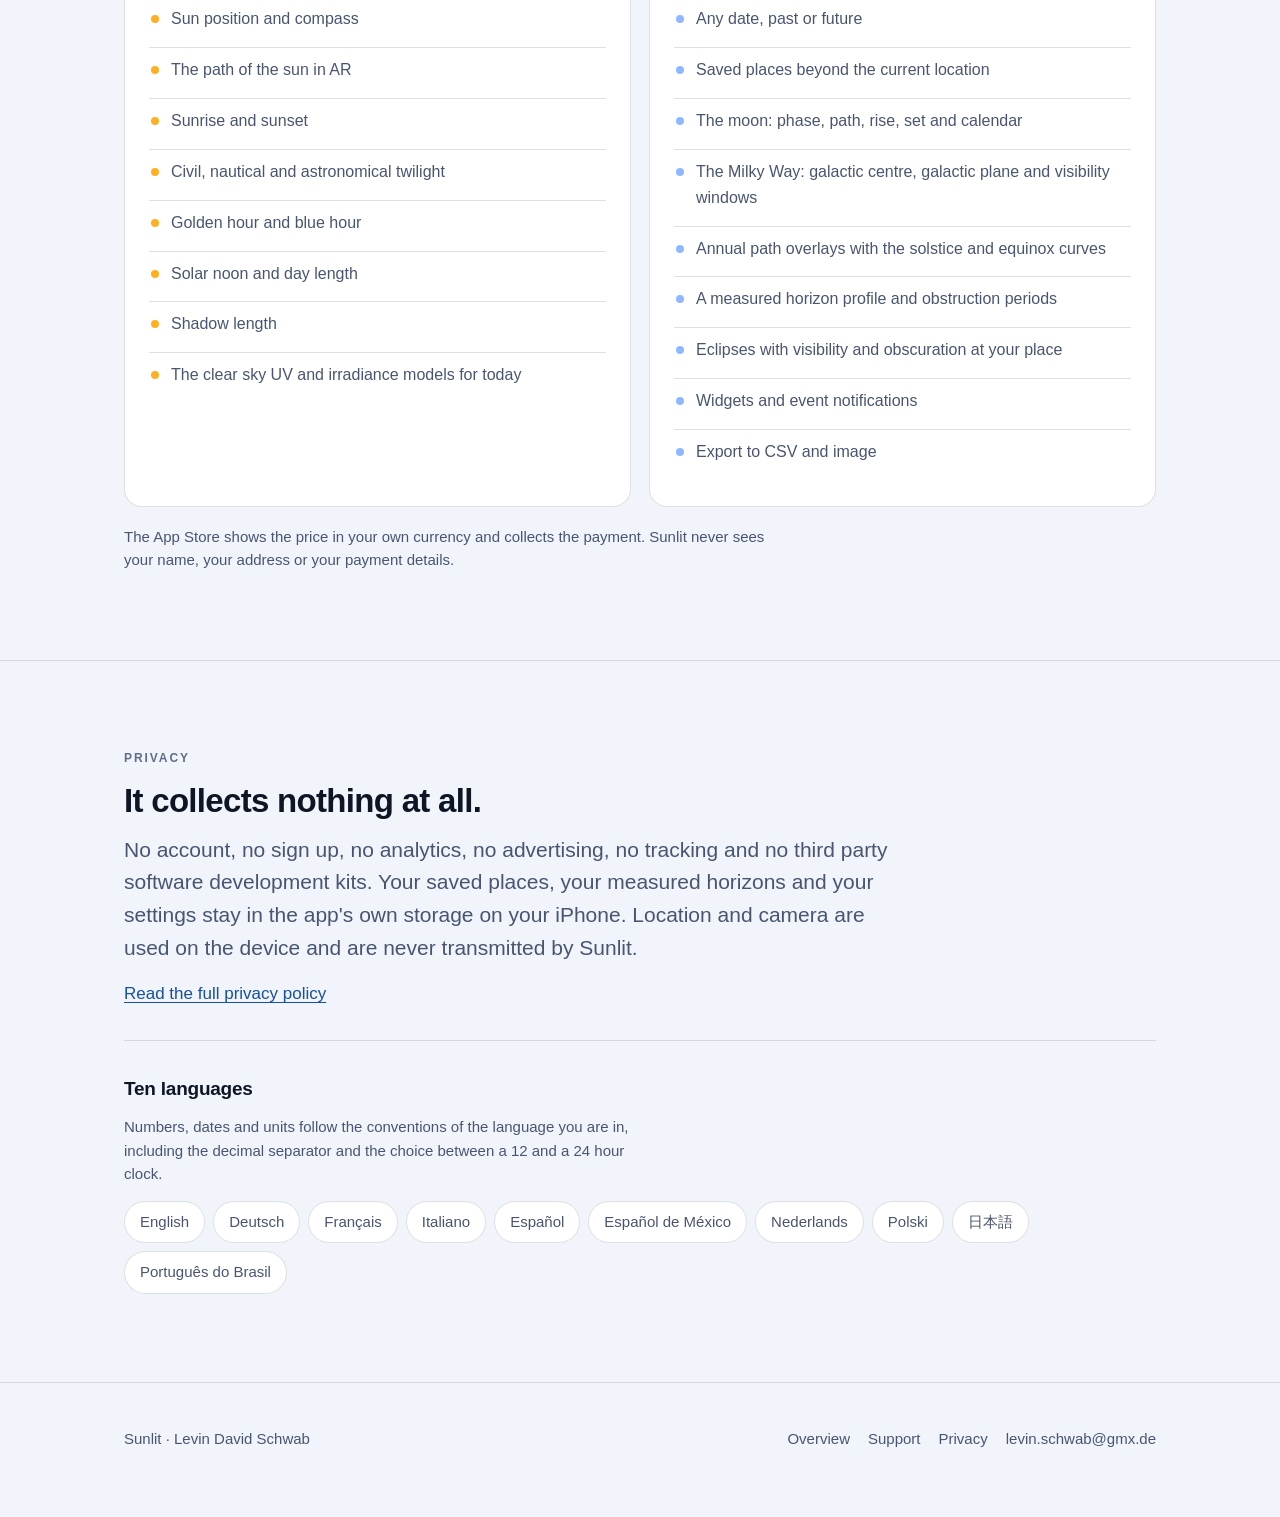
==== commit 903b9088: "Icon: sun rays, and the asset catalogue that was missing Rays added at the owner's request. Eight, s" ====
--- a/web/index.html
+++ b/web/index.html
@@ -56,10 +56,7 @@
     <div><div class="k">One purchase</div><div class="v">9.99 EUR</div></div>
     <div><div class="k">Languages</div><div class="v">Ten</div></div>
   </div>
-  <!-- Maintainer note. There is deliberately no App Store button on this page yet,
-       because the app id does not exist and a dead link under a purchase claim has
-       cost this portfolio a rejection before. Once the record is live, add one
-       paragraph here with a link to the real listing url. -->
+  <!-- No App Store link until the listing is live: add it here once the url exists. -->
 
   <figure>
     <div class="panel">
@@ -374,7 +371,7 @@
   <div class="cards two-up">
     <div class="card">
       <h3>Search that works with no connection</h3>
-      <p>About 25,000 cities are carried inside the app with their coordinate, their
+      <p>About 34,000 cities are carried inside the app with their coordinate, their
         elevation and their time zone, so a text search resolves with the aeroplane mode
         switch on. Where a connection is available, Sunlit can search Apple Maps as well.</p>
       <p class="small">The embedded city list is derived from GeoNames and is used under
--- a/web/style.css
+++ b/web/style.css
@@ -15,8 +15,9 @@
   --panel: #FFFFFF;
   --ink: #0E1524;
   --ink-2: #495570;
-  --ink-3: #6A7791;
+  --ink-3: #616D85;
   --rule: rgba(14, 21, 36, .13);
+  --hair: #D4D8DF;
   --rule-2: rgba(14, 21, 36, .26);
   --chip: rgba(14, 21, 36, .045);
   --link: #17509B;
@@ -36,6 +37,7 @@
     --ink-2: #9DAAC5;
     --ink-3: #808DAA;
     --rule: rgba(233, 238, 249, .15);
+    --hair: #292D3A;
     --rule-2: rgba(233, 238, 249, .3);
     --chip: rgba(233, 238, 249, .055);
     --link: #8FB8FF;
@@ -90,7 +92,7 @@
 a { color: var(--link); text-decoration: underline; text-underline-offset: 3px; text-decoration-thickness: 1px; }
 a:hover { text-decoration-thickness: 2px; }
 
-:focus-visible { outline: 2px solid var(--sun); outline-offset: 3px; border-radius: 4px; }
+:focus-visible { outline: 2px solid var(--sun-ink); outline-offset: 3px; border-radius: 4px; }
 
 .skip {
   position: absolute; left: -9999px; top: 0;
@@ -113,7 +115,7 @@
   border-bottom: 1px solid var(--rule);
 }
 .site-head .wrap { display: flex; align-items: center; gap: 12px; min-height: 62px; }
-.brand { display: flex; align-items: center; gap: 10px; text-decoration: none; color: var(--ink); }
+.brand { display: flex; align-items: center; gap: 10px; min-height: 44px; text-decoration: none; color: var(--ink); }
 .brand svg { width: 28px; height: 28px; border-radius: 7px; display: block; flex: 0 0 auto; }
 .brand b { font-weight: 600; font-size: 18px; letter-spacing: -.015em; }
 .site-head nav { margin-left: auto; display: flex; gap: 4px; }
@@ -128,7 +130,7 @@
 .site-foot { border-top: 1px solid var(--rule); padding: 34px 0 56px; color: var(--ink-2); font-size: 15px; }
 .site-foot .wrap { display: flex; flex-wrap: wrap; gap: 10px 26px; align-items: center; }
 .site-foot nav { margin-left: auto; display: flex; flex-wrap: wrap; gap: 18px; }
-.site-foot a { color: var(--ink-2); text-decoration: none; }
+.site-foot a { color: var(--ink-2); text-decoration: none; padding: 10px 0; }
 .site-foot a:hover { color: var(--ink); text-decoration: underline; }
 
 /* Sections --------------------------------------------------------------- */
@@ -155,9 +157,12 @@
 /* Hairline data blocks --------------------------------------------------- */
 
 .readout, .rail, .bands, .stats {
-  display: grid; gap: 1px; background: var(--rule);
-  border: 1px solid var(--rule); border-radius: 14px; overflow: hidden;
-}
+  display: grid; gap: 1px; background: var(--panel);
+  border: 1px solid var(--hair); border-radius: 14px; overflow: hidden;
+}
+/* The hairlines ride on the cells, not on the container, so a row that does
+   not fill leaves panel behind it rather than a bare strip of rule colour. */
+.readout > div, .rail > div, .stats > div, .bands > .band { box-shadow: 0 0 0 1px var(--hair); }
 .readout { grid-template-columns: repeat(auto-fit, minmax(150px, 1fr)); margin-top: 20px; }
 .rail { grid-template-columns: repeat(auto-fit, minmax(132px, 1fr)); }
 .stats { grid-template-columns: repeat(auto-fit, minmax(140px, 1fr)); }
@@ -185,7 +190,7 @@
 .b2 { background: linear-gradient(180deg, #0D1430, #2A2350); }
 .b3 { background: linear-gradient(180deg, #2A2350, #8A4A6B); }
 .b4 { background: linear-gradient(180deg, #8A4A6B, #FFB020); }
-.b5 { background: linear-gradient(180deg, #FFB020, #5FA8E0); }
+.b5 { background: linear-gradient(180deg, #FFB020, #2E7FD4); }
 .b6 { background: linear-gradient(180deg, #2E7FD4, #9FD3F5); }
 
 /* Cards ------------------------------------------------------------------ */
@@ -231,6 +236,7 @@
 .note.moon { border-left-color: var(--moon); }
 .note.way { border-left-color: var(--way); }
 .notes { display: grid; grid-template-columns: repeat(auto-fit, minmax(258px, 1fr)); gap: 26px 32px; }
+@media (min-width: 760px) { .notes { grid-template-columns: repeat(2, 1fr); } }
 
 /* Documents: privacy, support -------------------------------------------- */
 
@@ -241,7 +247,7 @@
 .doc-body h3 { margin: 26px 0 8px; }
 .doc-body ul { padding-left: 20px; margin: 0 0 16px; }
 .doc-body li { margin: 8px 0; }
-.doc-body .updated { font-size: 14px; color: var(--ink-3); margin: 0 0 26px; }
+.updated { font-size: 14px; color: var(--ink-3); max-width: 40em; margin: 0 0 26px; }
 
 .qa { max-width: 42em; }
 .qa > section { border-top: 1px solid var(--rule); padding: 30px 0; }
@@ -254,8 +260,9 @@
 
 .toc { display: flex; flex-wrap: wrap; gap: 8px; margin: 26px 0 4px; padding: 0; list-style: none; }
 .toc a {
-  display: inline-block; font-size: 14px; text-decoration: none; color: var(--ink-2);
-  border: 1px solid var(--rule); border-radius: 999px; padding: 8px 14px; background: var(--panel);
+  display: inline-flex; align-items: center; min-height: 44px;
+  font-size: 14px; text-decoration: none; color: var(--ink-2);
+  border: 1px solid var(--rule); border-radius: 999px; padding: 8px 16px; background: var(--panel);
 }
 .toc a:hover { color: var(--ink); border-color: var(--rule-2); }
 
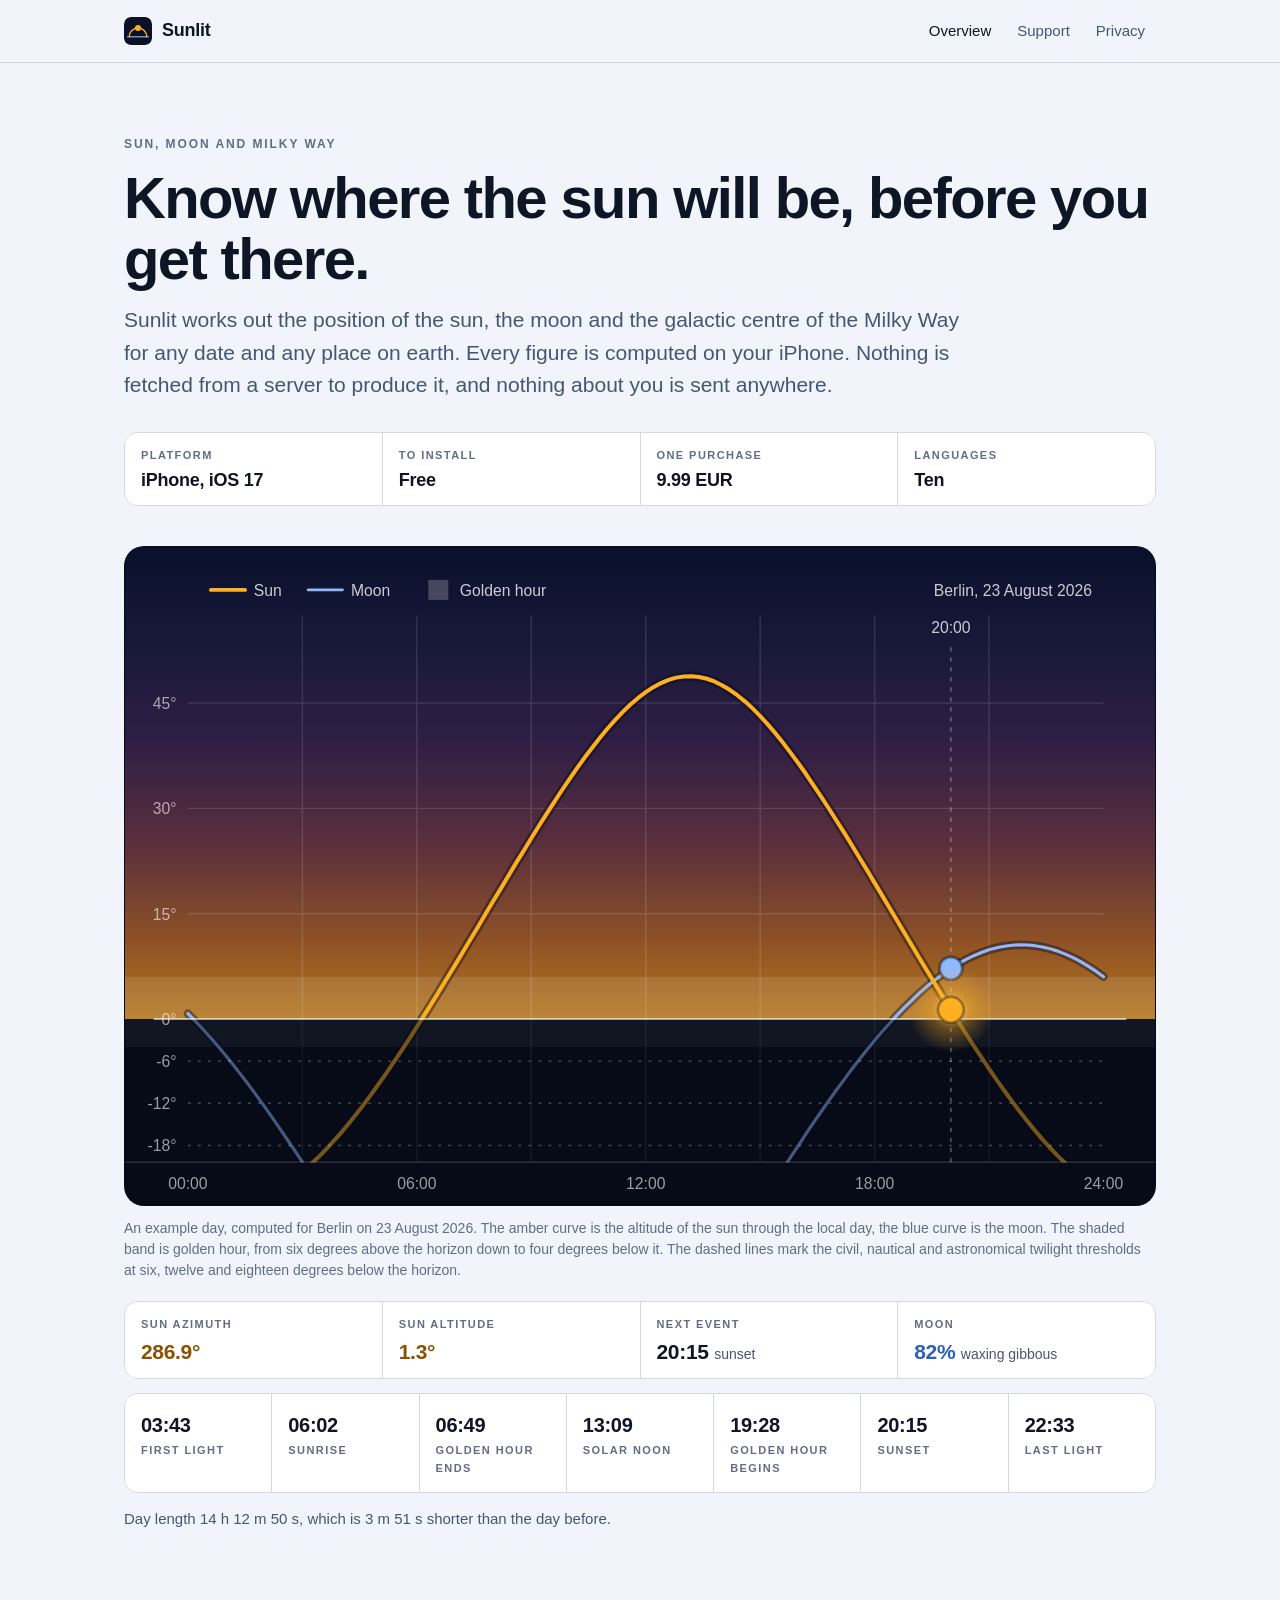
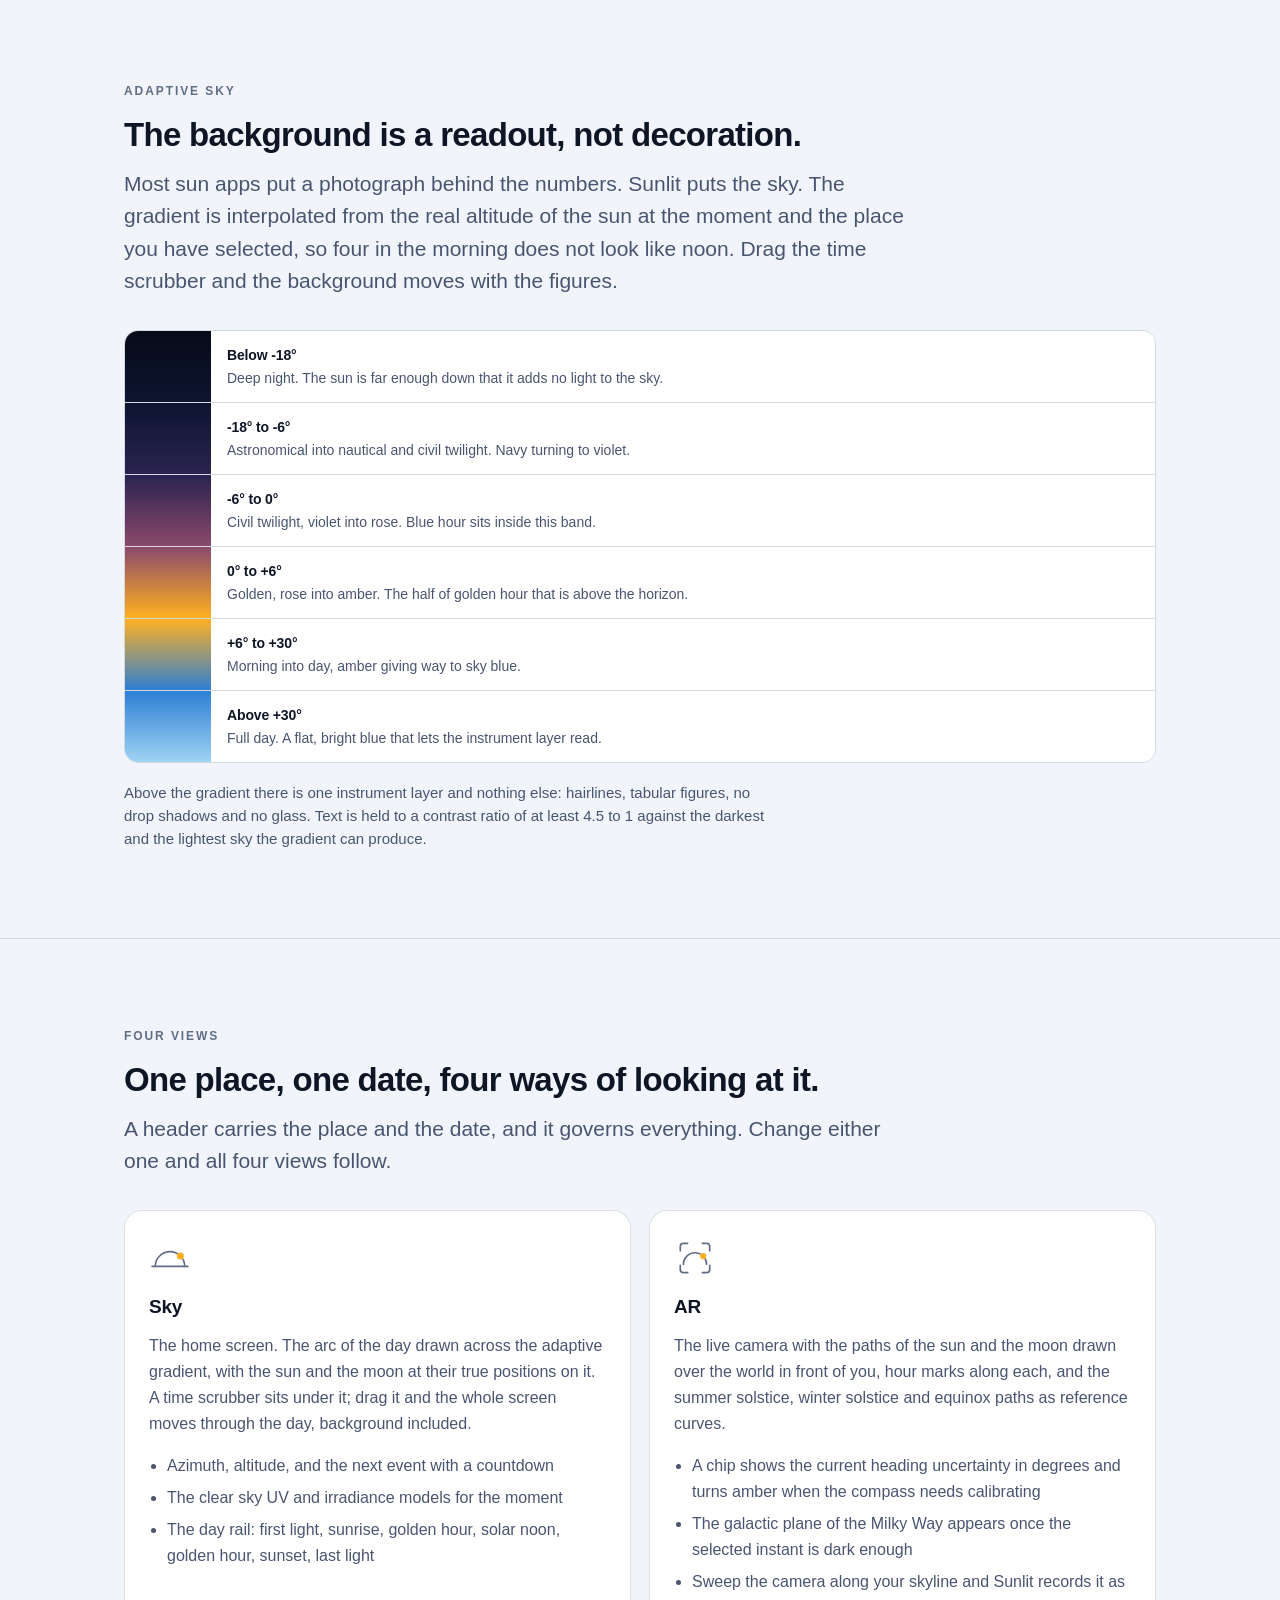
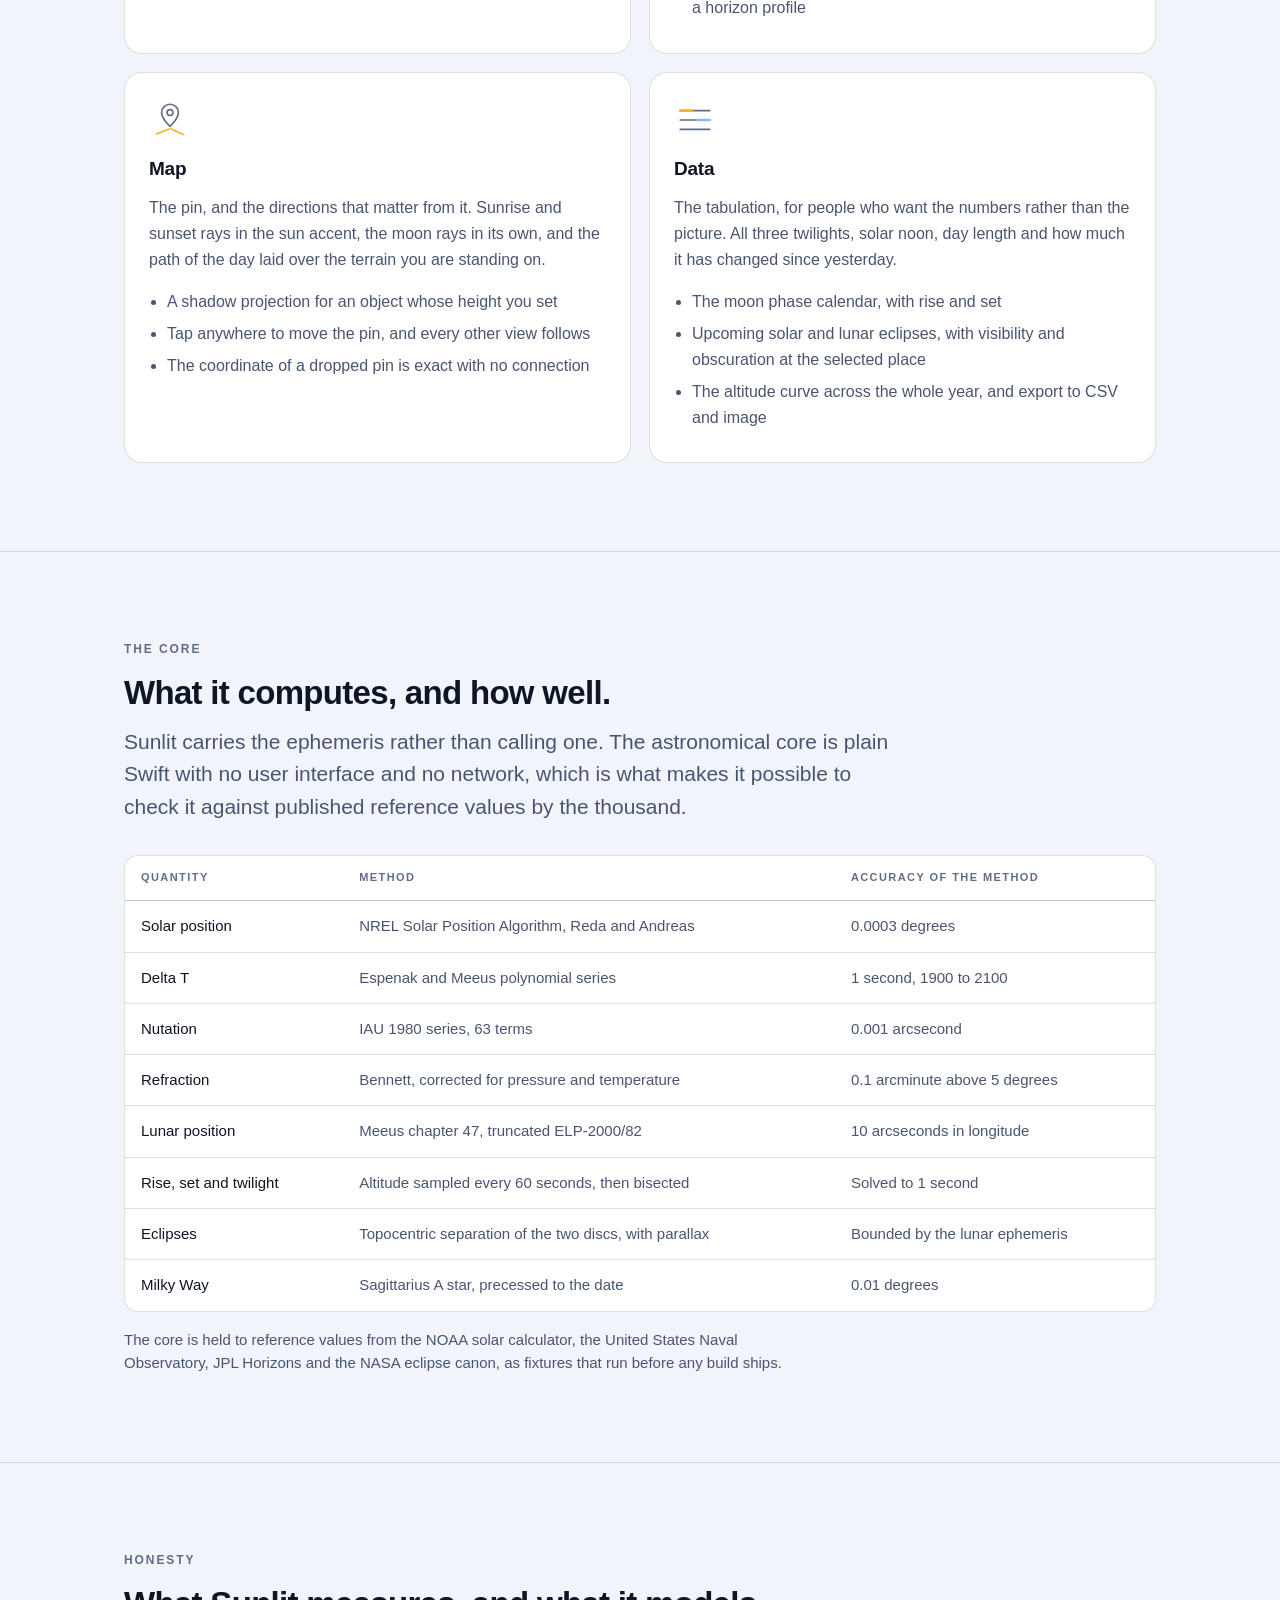
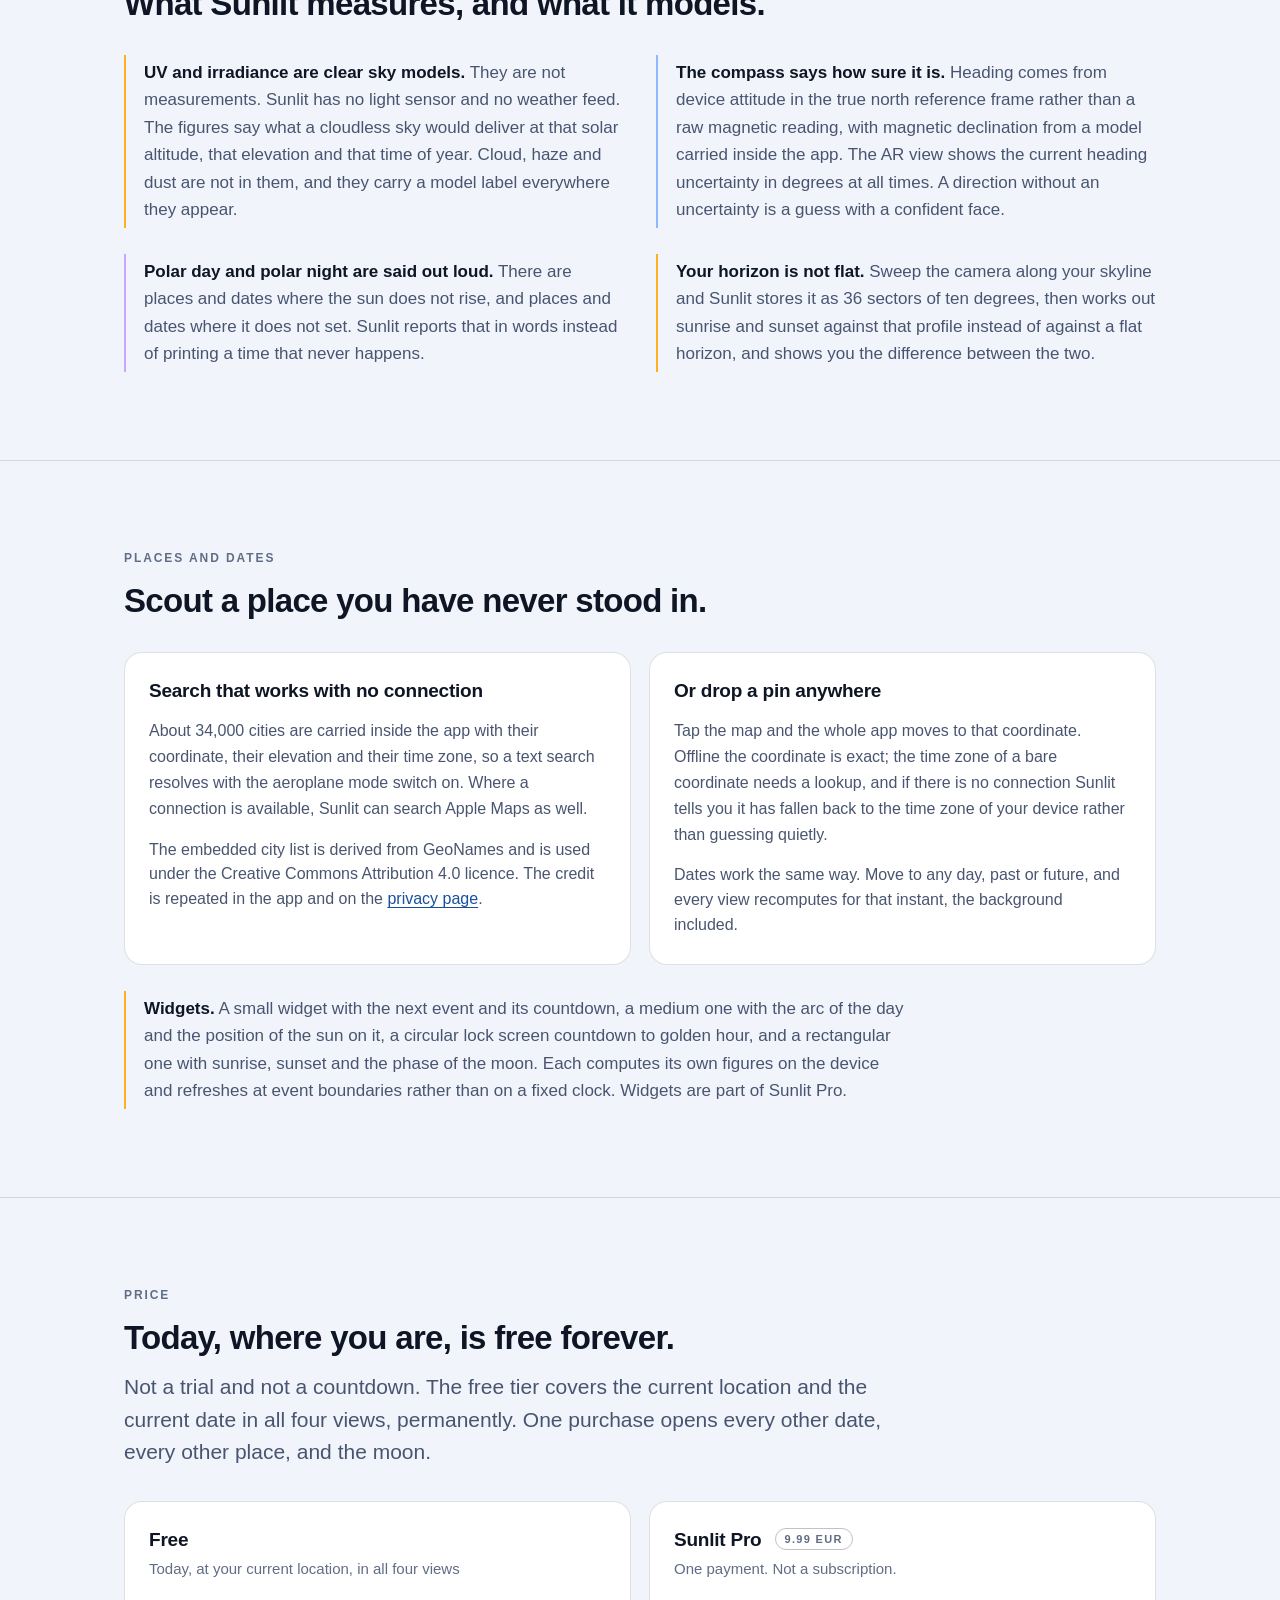
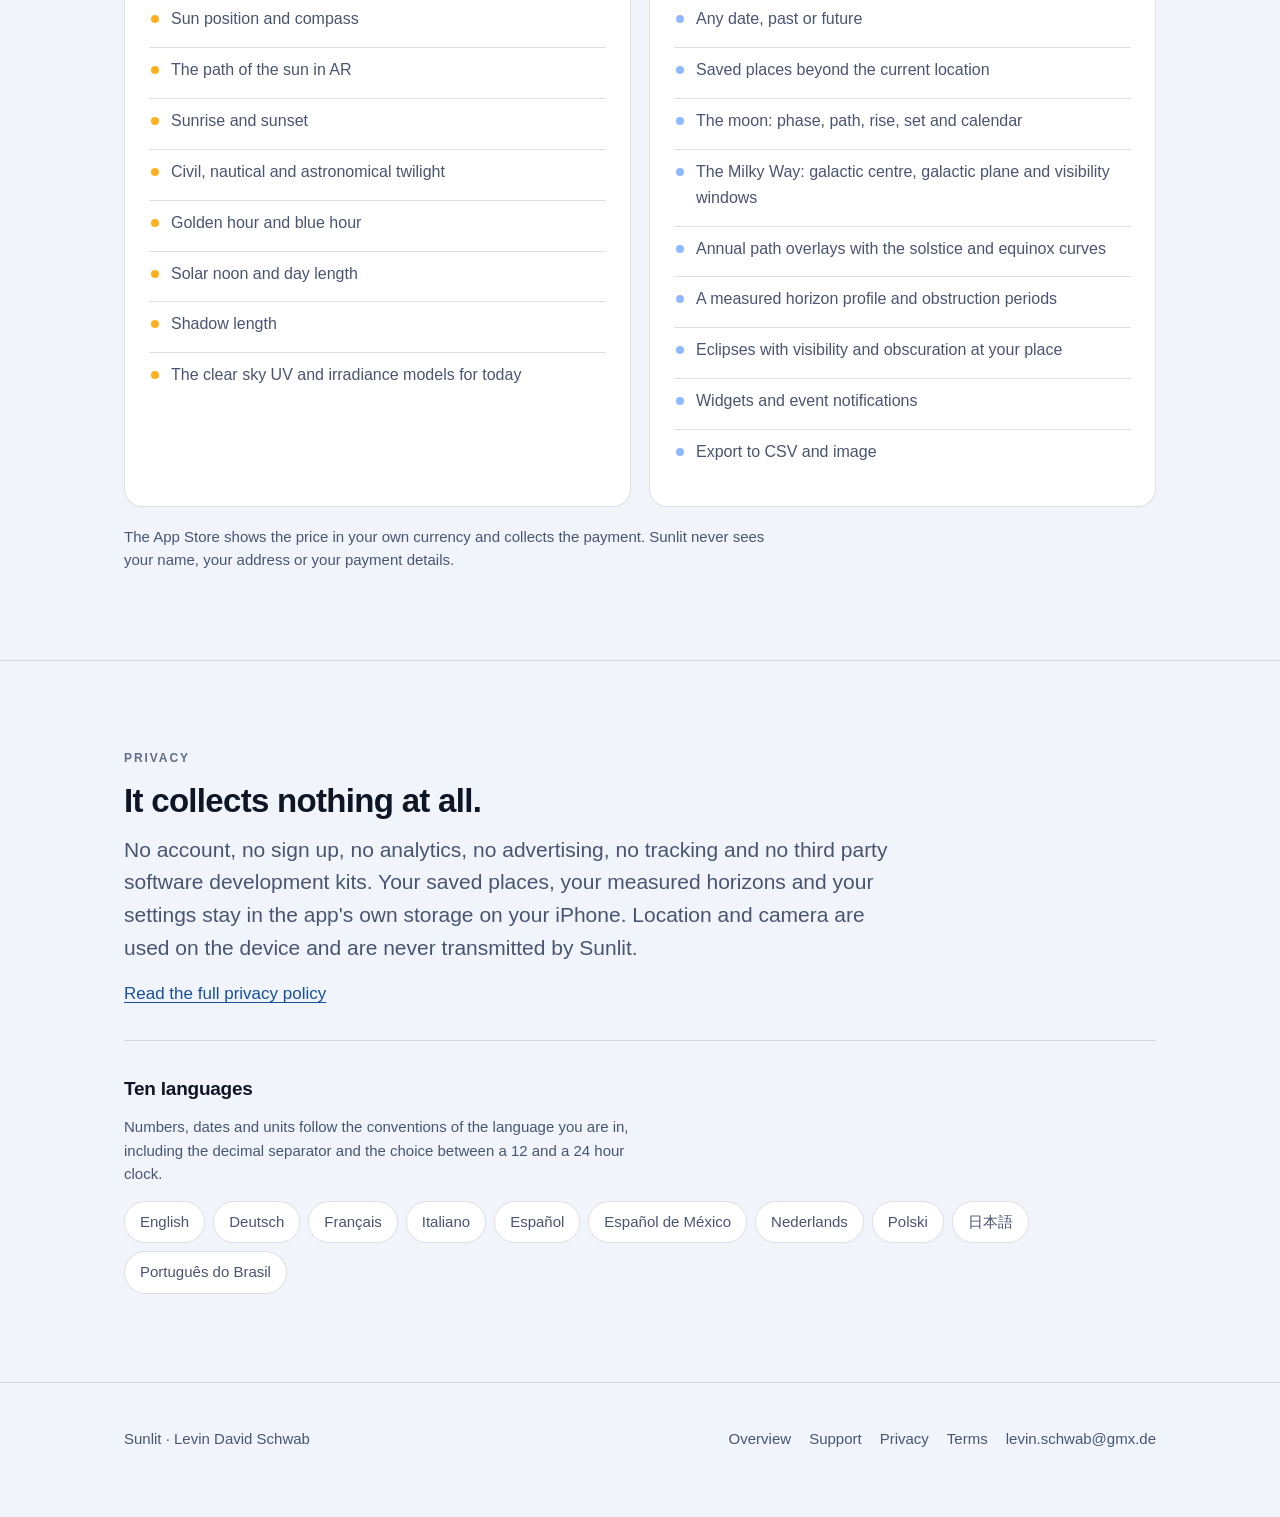
==== commit a486bbc5: "Fix 31 dead legal links, and write the terms page that never existed Found by checking every URL the" ====
--- a/web/index.html
+++ b/web/index.html
@@ -473,6 +473,7 @@
     <a href="./">Overview</a>
     <a href="support.html">Support</a>
     <a href="privacy.html">Privacy</a>
+            <a href="terms">Terms</a>
     <a href="mailto:levin.schwab@gmx.de">levin.schwab@gmx.de</a>
   </nav>
 </div></footer>
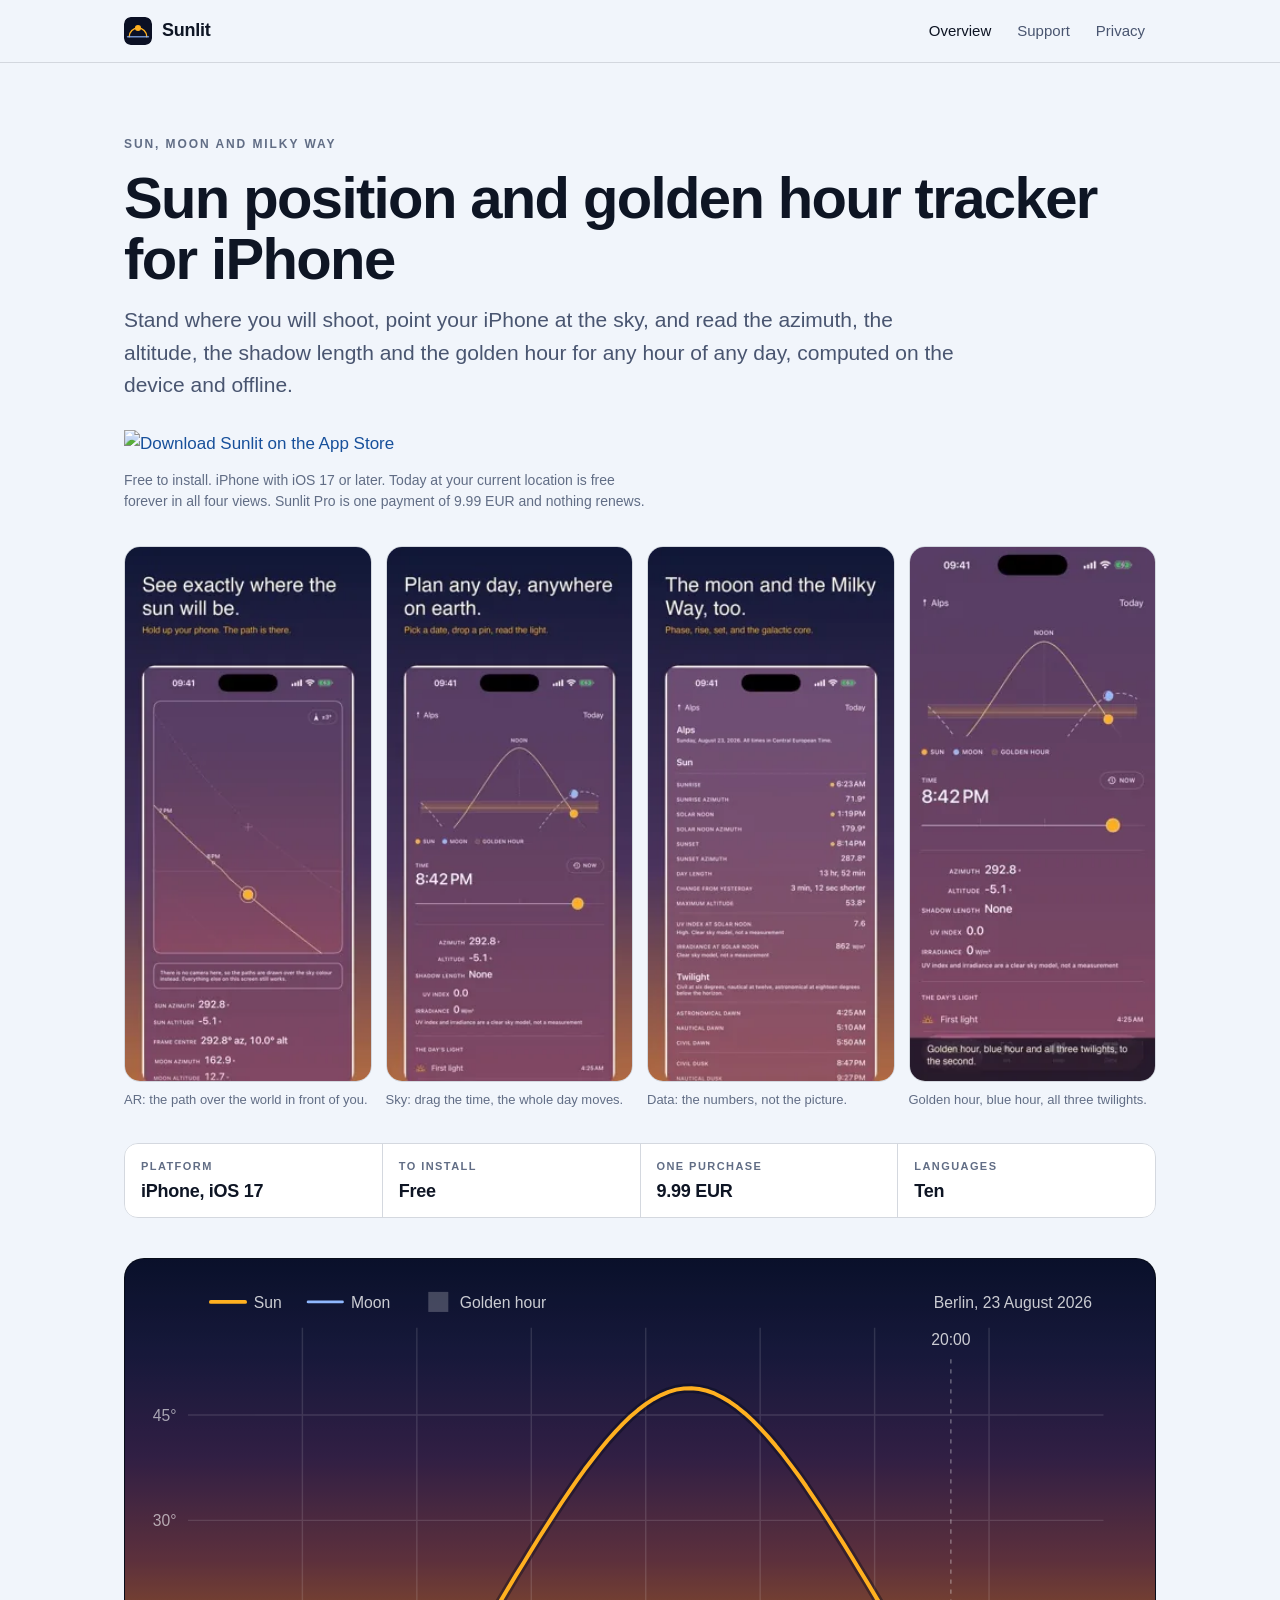
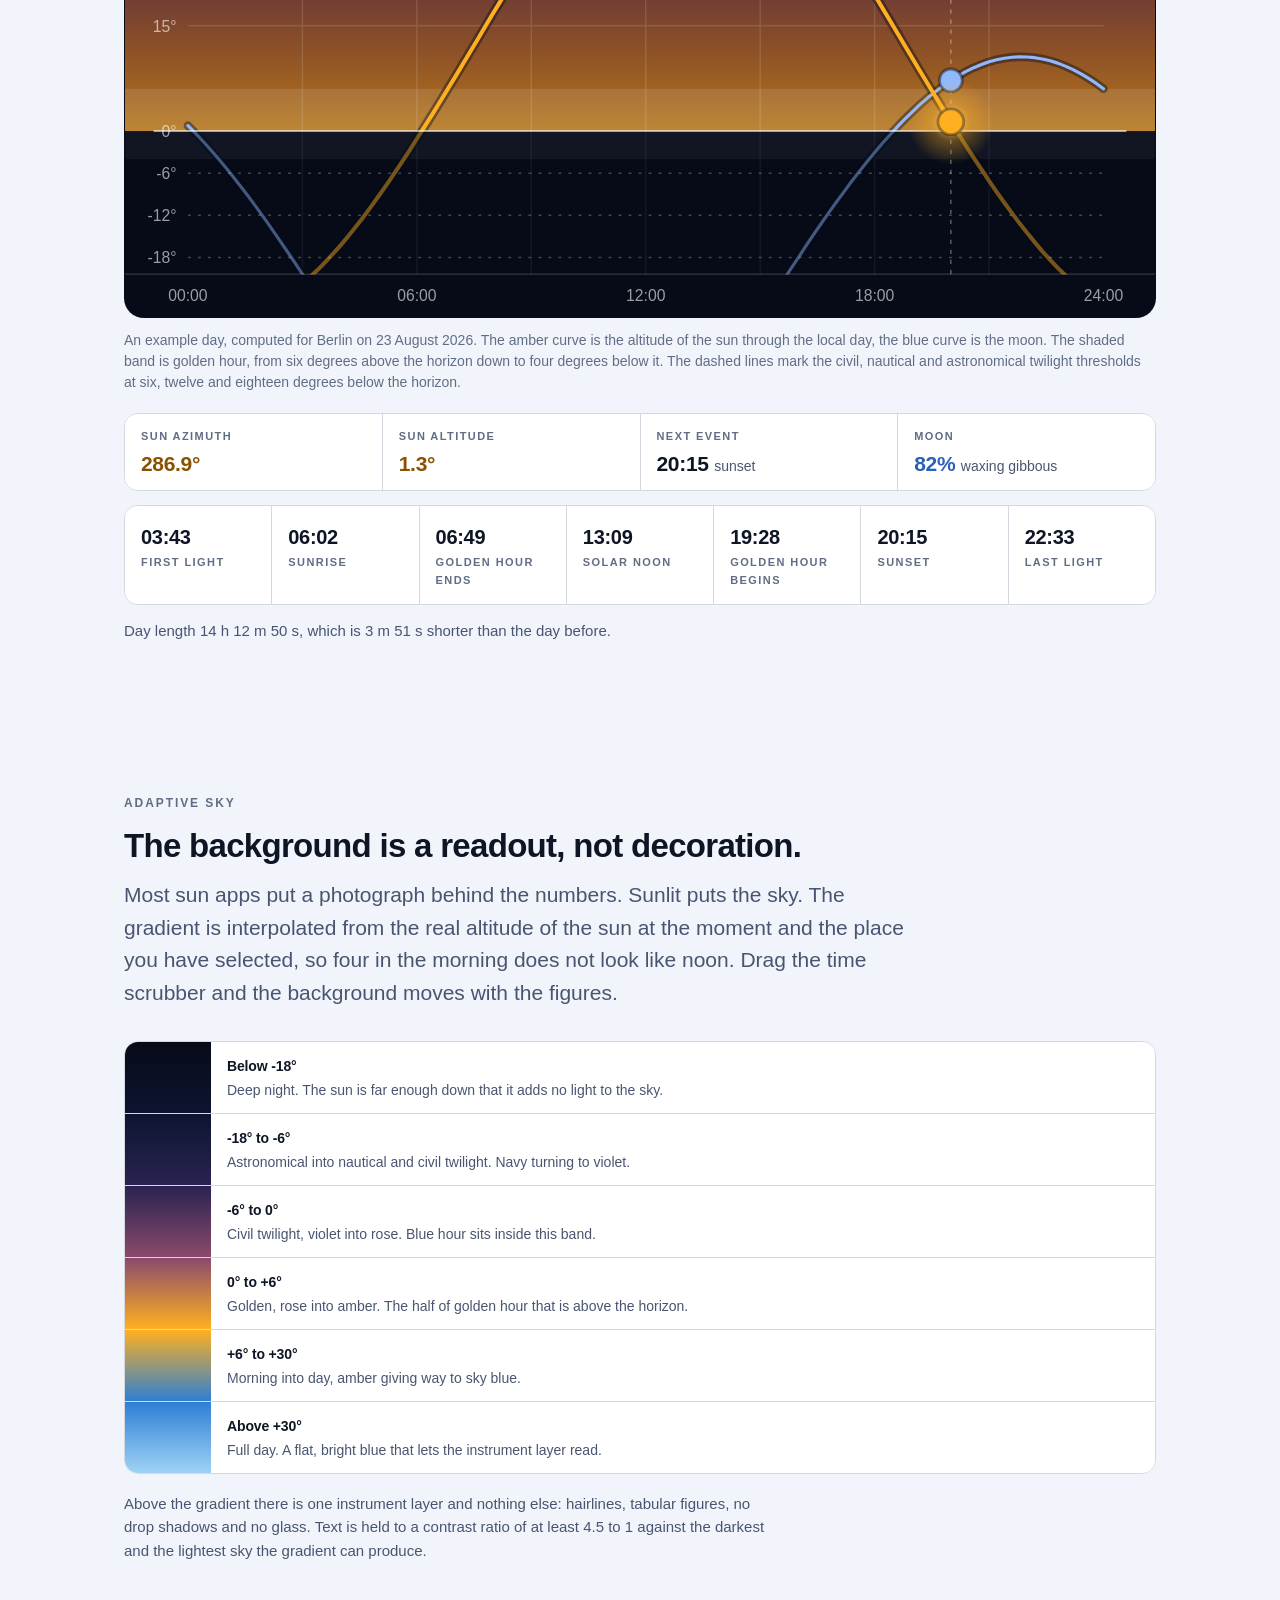
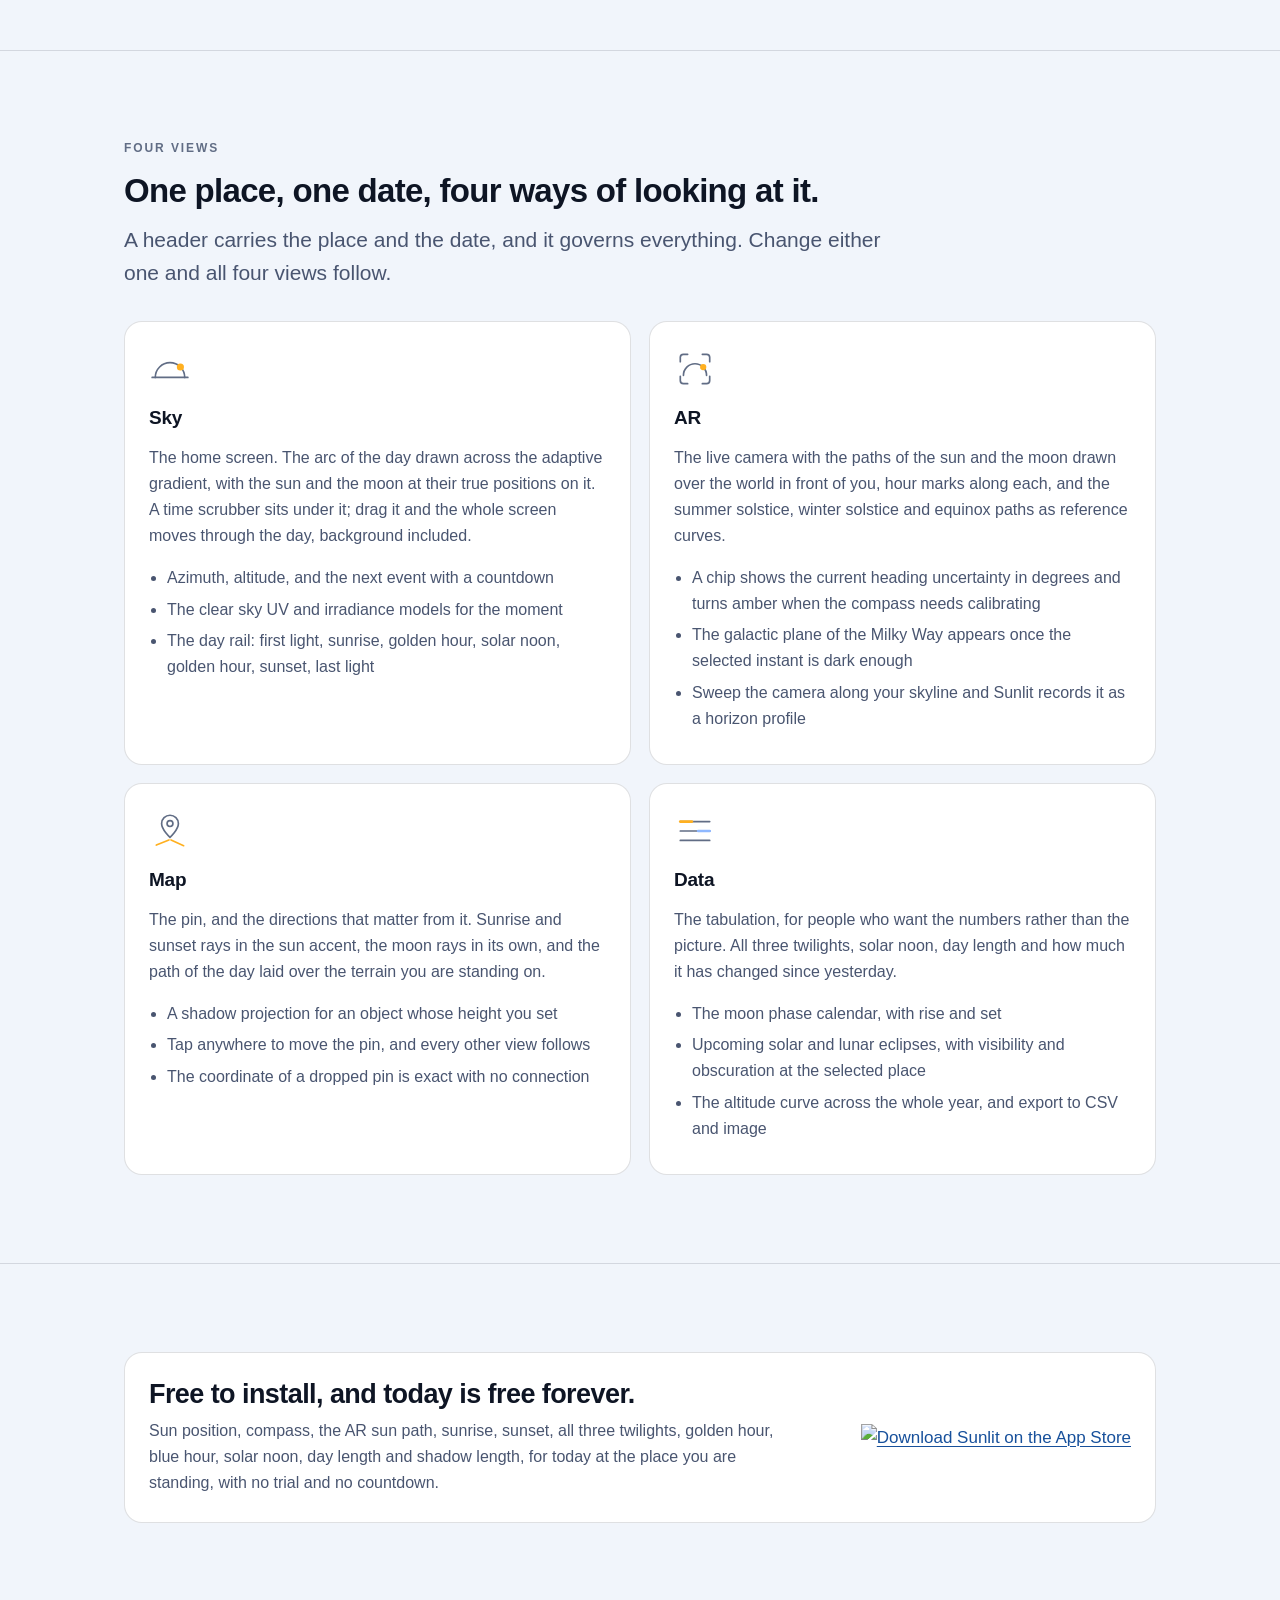
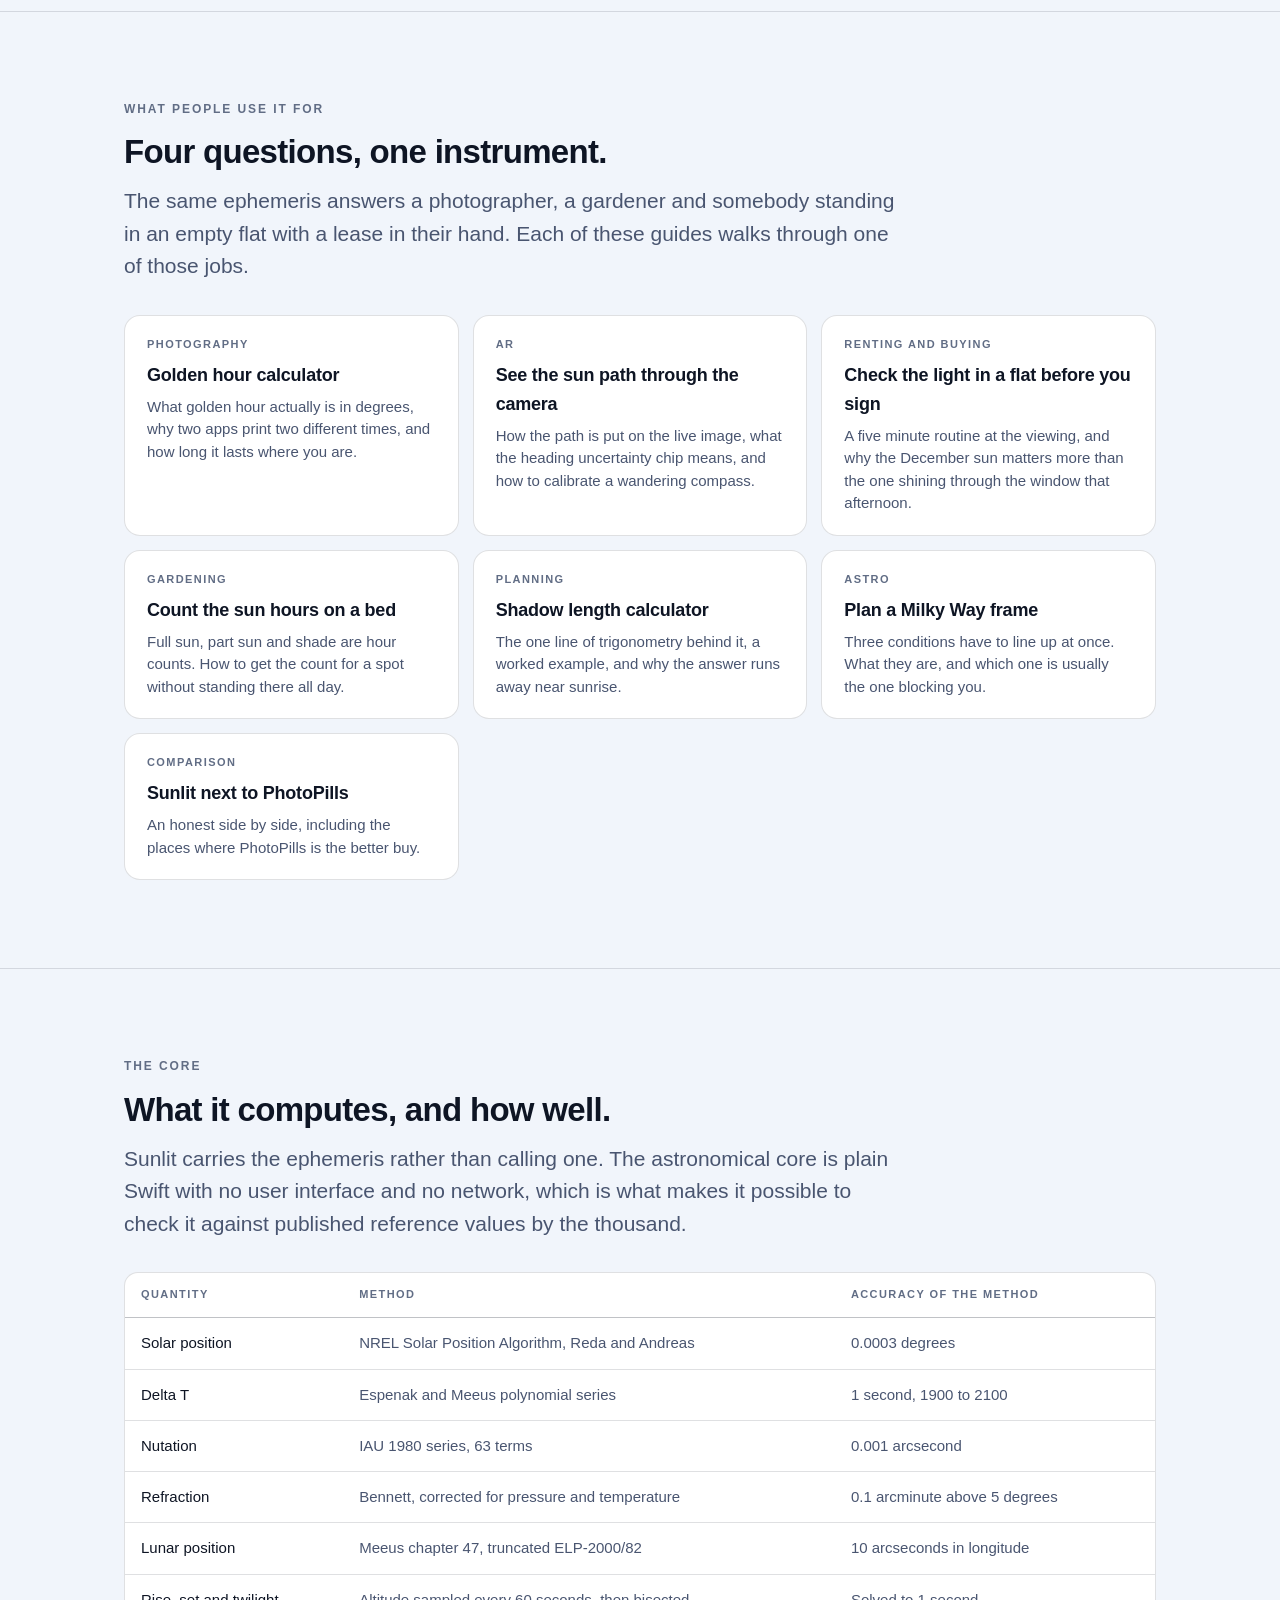
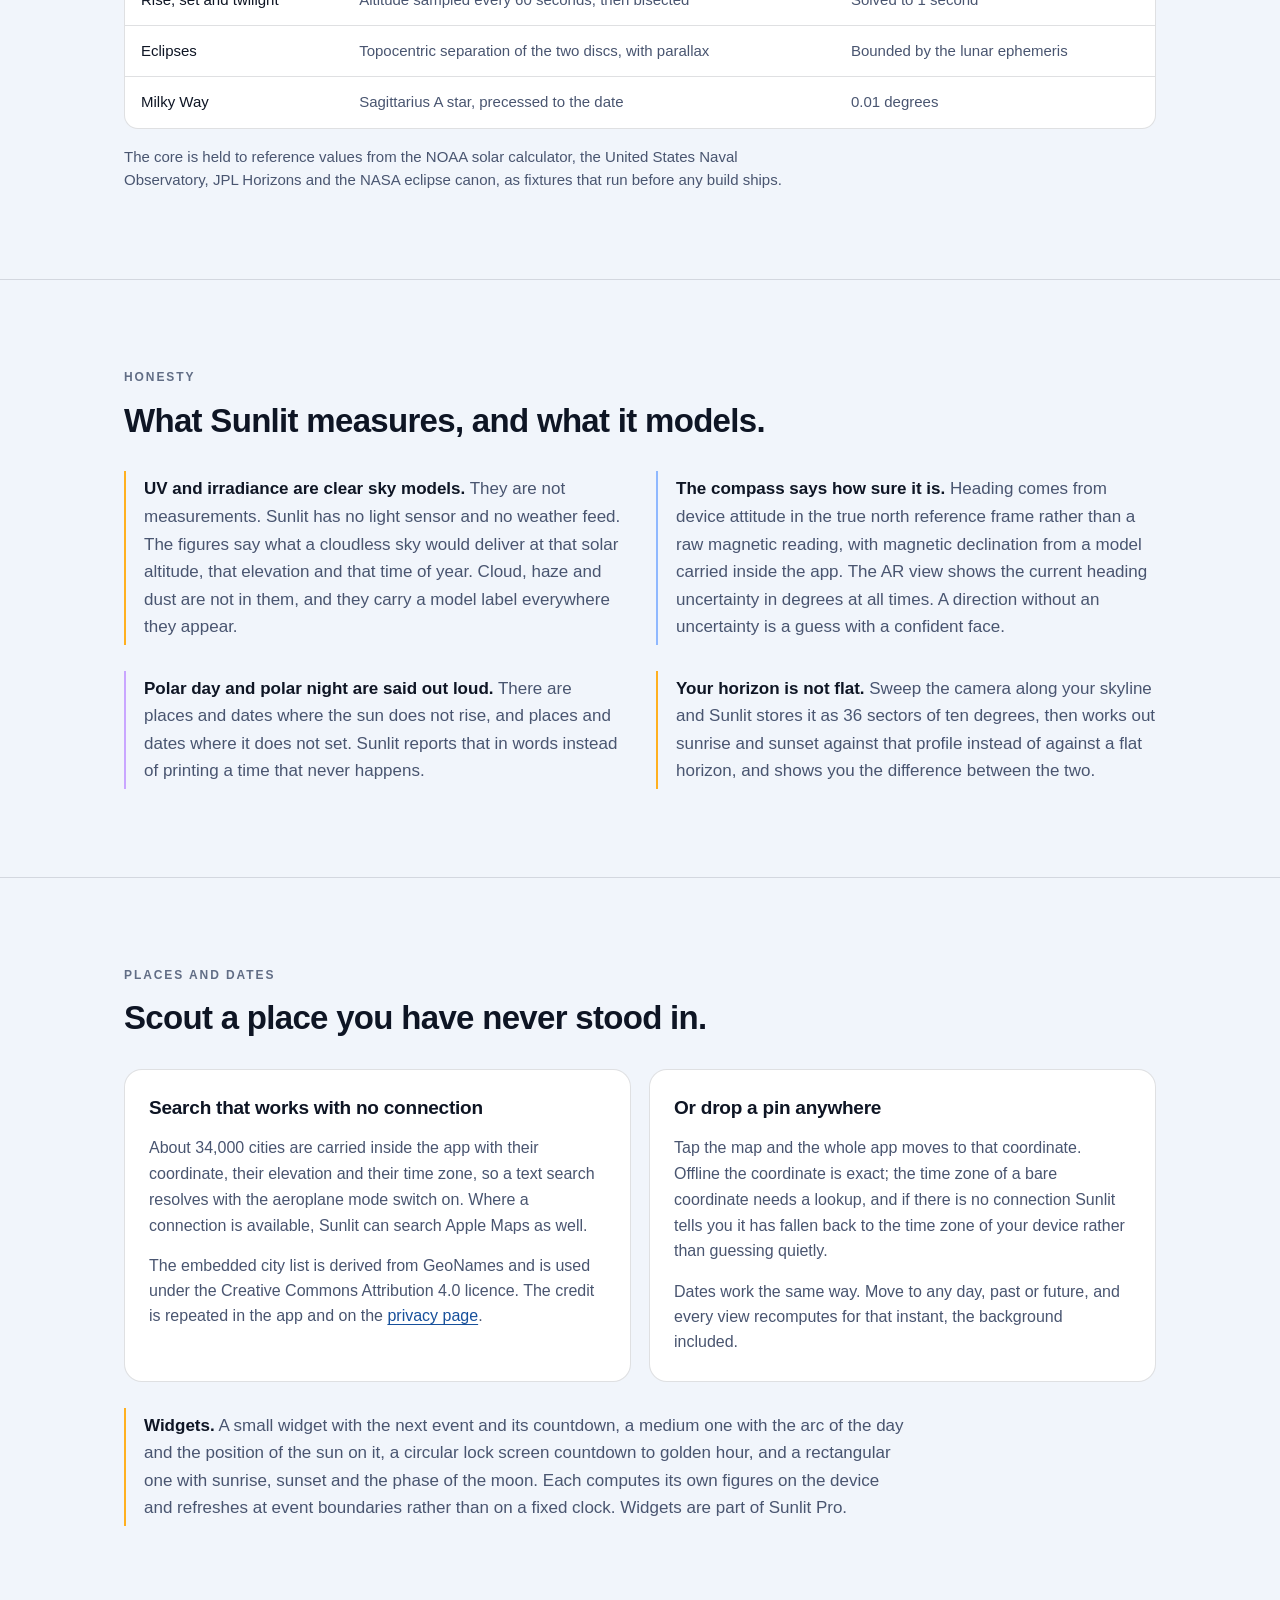
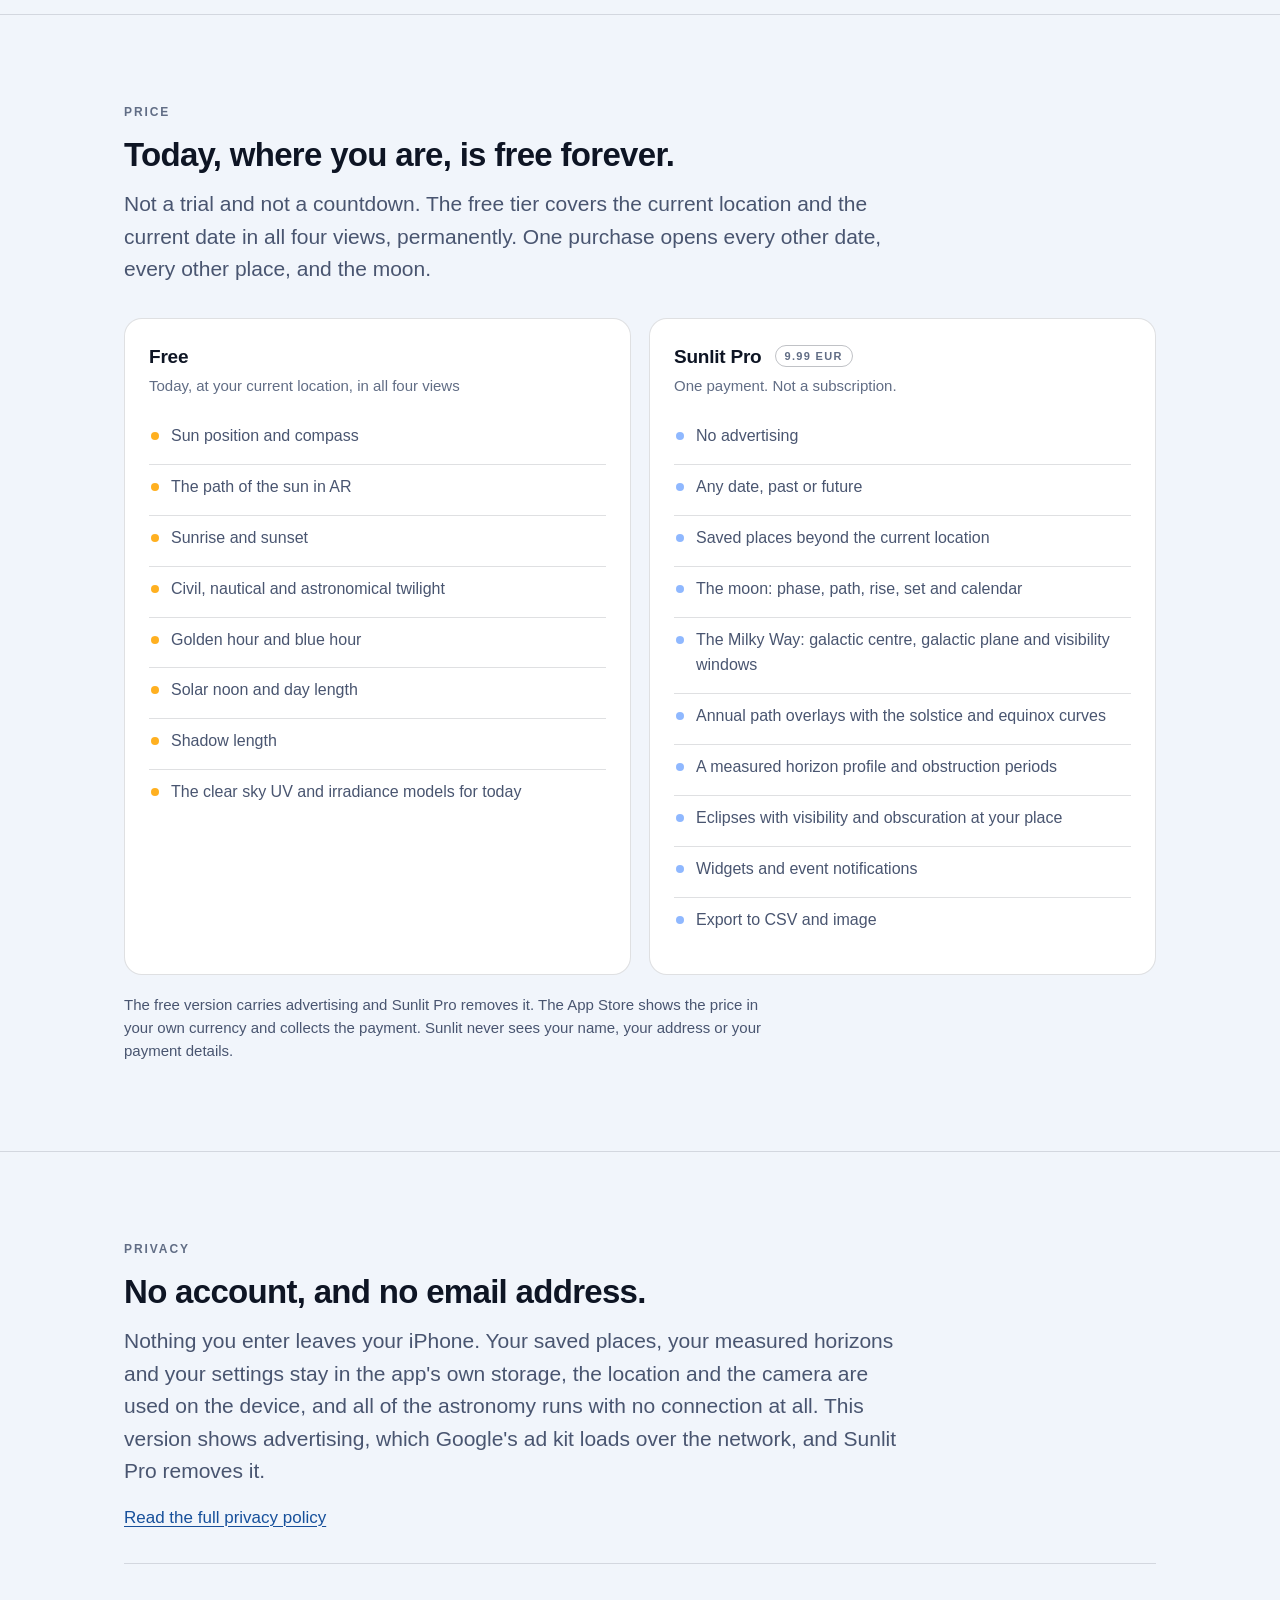
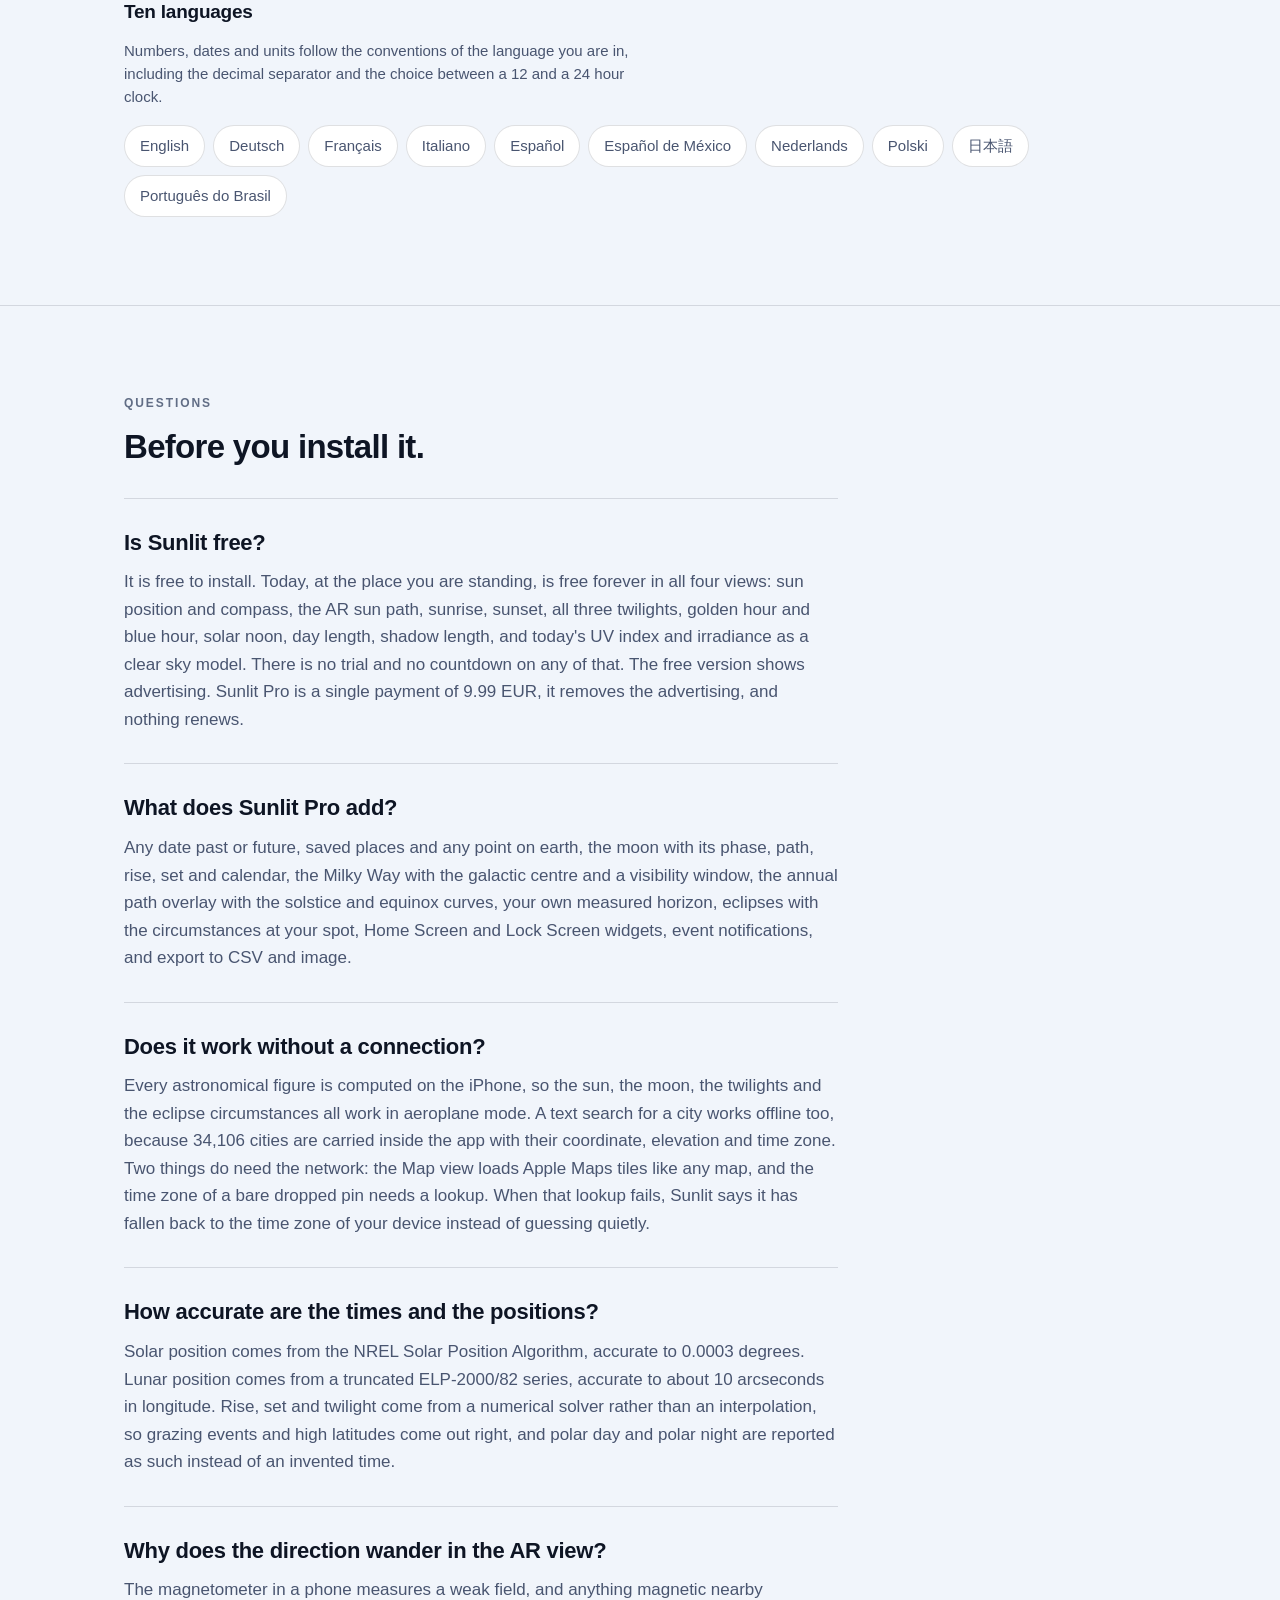
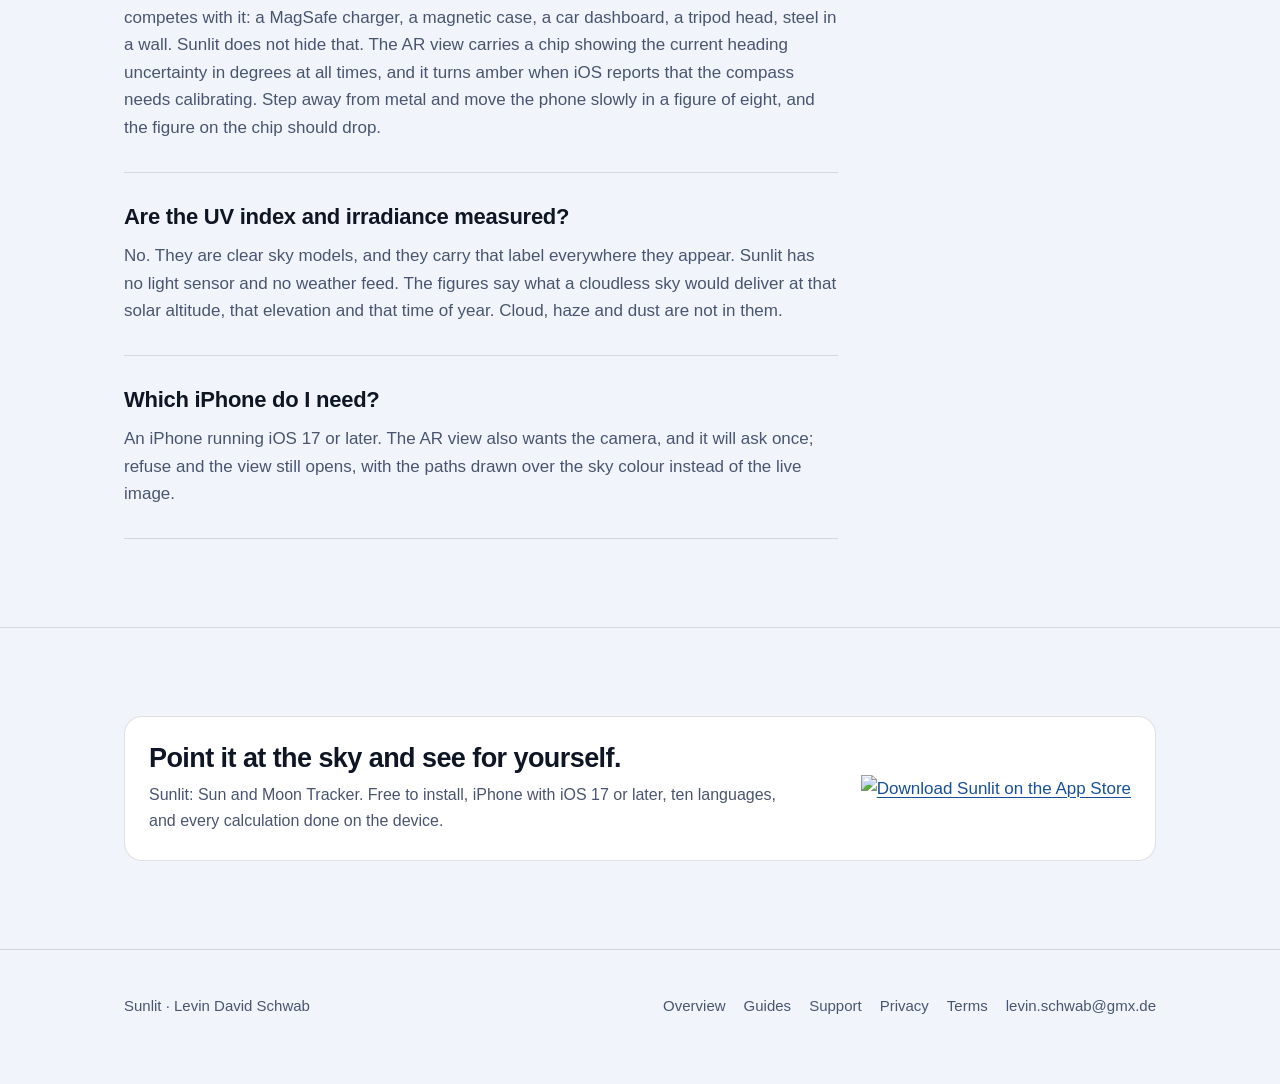
==== commit ff17d145: "Website zum SEO-Funnel ausgebaut: Download-Knoepfe und sieben Keyword-Seiten Die Startseite hatte ke" ====
--- a/web/index.html
+++ b/web/index.html
@@ -3,22 +3,71 @@
 <head>
 <meta charset="utf-8">
 <meta name="viewport" content="width=device-width, initial-scale=1">
-<title>Sunlit: Sun &amp; Moon Tracker for iPhone</title>
-<meta name="description" content="Sunlit computes the sun, the moon and the Milky Way on your iPhone, for any date and any place, without asking a server. Sky, AR, map and data views. Free to install.">
+<title>Sun Position and Golden Hour Tracker for iPhone | Sunlit</title>
+<meta name="description" content="Sun path, sunrise and sunset azimuth, golden hour, blue hour and all three twilights for any day and any place. Free to install on iPhone, and every figure is computed on the device.">
+
+<meta property="og:locale" content="en_US">
+
+<meta property="og:title" content="Sun Position and Golden Hour Tracker for iPhone">
+<meta property="og:description" content="Sun path, sunrise and sunset azimuth, golden hour, blue hour and all three twilights for any day and any place. Free to install on iPhone, and every figure is computed on the device.">
+
+<meta name="twitter:title" content="Sun Position and Golden Hour Tracker for iPhone">
+<meta name="twitter:description" content="Sun path, azimuth, golden hour and twilight for any day and any place, computed on your iPhone. Free to install.">
+
+<link rel="stylesheet" href="/aso-tokens.css">
+<link rel="stylesheet" href="style.css">
+<!-- aso:head:start -->
+<link rel="icon" href="/favicon.ico" sizes="any">
+<link rel="icon" type="image/png" sizes="32x32" href="/favicon-32.png">
+<link rel="icon" type="image/png" sizes="16x16" href="/favicon-16.png">
+<link rel="apple-touch-icon" sizes="180x180" href="/apple-touch-icon.png">
+<link rel="manifest" href="/site.webmanifest">
+<meta name="theme-color" content="#382850">
+<meta name="apple-itunes-app" content="app-id=6804486604, app-argument=https://sunlit-app.vercel.app/">
 <link rel="canonical" href="https://sunlit-app.vercel.app/">
-<meta name="theme-color" content="#F1F5FB" media="(prefers-color-scheme: light)">
-<meta name="theme-color" content="#070B18" media="(prefers-color-scheme: dark)">
 <meta property="og:type" content="website">
 <meta property="og:site_name" content="Sunlit">
-<meta property="og:locale" content="en_US">
 <meta property="og:url" content="https://sunlit-app.vercel.app/">
-<meta property="og:title" content="Sunlit: Sun &amp; Moon Tracker for iPhone">
-<meta property="og:description" content="Sunlit computes the sun, the moon and the Milky Way on your iPhone, for any date and any place, without asking a server. Sky, AR, map and data views. Free to install.">
-<meta name="twitter:card" content="summary">
-<meta name="twitter:title" content="Sunlit: Sun &amp; Moon Tracker for iPhone">
-<meta name="twitter:description" content="Sun, moon and Milky Way, computed on the device for any date and any place. Free to install, with one optional purchase.">
-<link rel="icon" href="data:image/svg+xml,%3Csvg%20xmlns='http://www.w3.org/2000/svg'%20viewBox='0%200%2064%2064'%3E%3Crect%20width='64'%20height='64'%20rx='14'%20fill='%230B1024'/%3E%3Cpath%20d='M12%2045a20%2020%200%200%201%2040%200'%20fill='none'%20stroke='%23FFB020'%20stroke-width='3.2'%20stroke-linecap='round'/%3E%3Cpath%20d='M8%2045h48'%20stroke='%238FB8FF'%20stroke-width='3.2'%20stroke-linecap='round'%20opacity='.75'/%3E%3Ccircle%20cx='32'%20cy='25'%20r='7'%20fill='%23FFB020'/%3E%3C/svg%3E">
-<link rel="stylesheet" href="style.css">
+<meta property="og:image" content="https://sunlit-app.vercel.app/og-image.png">
+<meta property="og:image:width" content="1200">
+<meta property="og:image:height" content="630">
+<meta property="og:image:alt" content="Sunlit: Sun &amp; Moon Tracker on the App Store">
+<meta name="twitter:card" content="summary_large_image">
+<meta name="twitter:image" content="https://sunlit-app.vercel.app/og-image.png">
+<meta name="robots" content="index, follow, max-image-preview:large, max-snippet:-1">
+<script type="application/ld+json">
+{
+  "@context": "https://schema.org",
+  "@type": "SoftwareApplication",
+  "name": "Sunlit: Sun & Moon Tracker",
+  "operatingSystem": "iOS 17.0 or later",
+  "applicationCategory": "TravelApplication",
+  "url": "https://sunlit-app.vercel.app",
+  "installUrl": "https://apps.apple.com/app/id6804486604?ct=schema&mt=8",
+  "downloadUrl": "https://apps.apple.com/app/id6804486604?ct=schema&mt=8",
+  "image": "https://sunlit-app.vercel.app/og-image.png",
+  "offers": {
+    "@type": "Offer",
+    "price": "0",
+    "priceCurrency": "USD",
+    "availability": "https://schema.org/InStock"
+  },
+  "publisher": {
+    "@type": "Organization",
+    "name": "Levin David Schwab"
+  },
+  "softwareVersion": "1.1.0",
+  "fileSize": "9MB",
+  "screenshot": [
+    "https://is1-ssl.mzstatic.com/image/thumb/PurpleSource221/v4/2c/73/1a/2c731aa5-00f8-eb2f-fefe-c0aee5779e37/01.png/320x480bb.jpg",
+    "https://is1-ssl.mzstatic.com/image/thumb/PurpleSource221/v4/6d/52/db/6d52db38-c1f6-ca55-2a94-41fd7f3936c9/02.png/320x480bb.jpg",
+    "https://is1-ssl.mzstatic.com/image/thumb/PurpleSource211/v4/47/38/61/473861af-ae87-8452-f671-2e06e2ac5faf/03.png/320x480bb.jpg",
+    "https://is1-ssl.mzstatic.com/image/thumb/PurpleSource211/v4/f1/94/d2/f194d2c2-d9c0-d5ef-88d0-113caf56c17b/04.png/320x480bb.jpg",
+    "https://is1-ssl.mzstatic.com/image/thumb/PurpleSource211/v4/e7/79/32/e779322d-eca2-a7fd-cbf2-907d5925a90b/05.png/320x480bb.jpg"
+  ]
+}
+</script>
+<!-- aso:head:end -->
 </head>
 <body>
 <a class="skip" href="#main">Skip to content</a>
@@ -44,19 +93,52 @@
 
 <section class="hero"><div class="wrap">
   <p class="eyebrow">Sun, moon and Milky Way</p>
-  <h1>Know where the sun will be, before you get there.</h1>
-  <p class="lead">Sunlit works out the position of the sun, the moon and the galactic
-    centre of the Milky Way for any date and any place on earth. Every figure is
-    computed on your iPhone. Nothing is fetched from a server to produce it, and
-    nothing about you is sent anywhere.</p>
-
-  <div class="stats" style="margin:30px 0 40px">
+  <h1>Sun position and golden hour tracker for iPhone</h1>
+  <p class="lead">Stand where you will shoot, point your iPhone at the sky, and read the
+    azimuth, the altitude, the shadow length and the golden hour for any hour of any
+    day, computed on the device and offline.</p>
+
+  <div class="cta">
+    <a class="aso-badge" href="https://apps.apple.com/app/id6804486604?ct=hero&amp;mt=8" data-aso-cta="hero">
+      <picture>
+        <source media="(prefers-color-scheme: dark)" srcset="/app-store-badge-white.svg">
+        <img src="/app-store-badge.svg" width="165" height="55" alt="Download Sunlit on the App Store">
+      </picture>
+    </a>
+    <p class="cta-note">Free to install. iPhone with iOS 17 or later. Today at your current
+      location is free forever in all four views. Sunlit Pro is one payment of 9.99 EUR
+      and nothing renews.</p>
+  </div>
+
+  <div class="shots">
+    <figure>
+      <img src="shots/01.webp" width="221" height="480" decoding="async"
+        alt="The Sunlit AR view on an iPhone, with the path of the sun drawn over the sky, hour marks along it, and a readout giving sun azimuth 292.8 degrees and sun altitude minus 5.1 degrees.">
+      <figcaption>AR: the path over the world in front of you.</figcaption>
+    </figure>
+    <figure>
+      <img src="shots/02.webp" width="221" height="480" loading="lazy" decoding="async"
+        alt="The Sunlit Sky view with the arc of the day, a time scrubber set to 8:42 PM, and readouts for azimuth, altitude, shadow length, UV index and irradiance.">
+      <figcaption>Sky: drag the time, the whole day moves.</figcaption>
+    </figure>
+    <figure>
+      <img src="shots/03.webp" width="221" height="480" loading="lazy" decoding="async"
+        alt="The Sunlit Data view listing sunrise at 6:23 AM on azimuth 71.9 degrees, sunset at 8:14 PM on azimuth 287.8 degrees, a day length of 13 hours 52 minutes, and the twilight table below.">
+      <figcaption>Data: the numbers, not the picture.</figcaption>
+    </figure>
+    <figure>
+      <img src="shots/04.webp" width="221" height="480" loading="lazy" decoding="async"
+        alt="The Sunlit Sky view with golden hour drawn as a band across the arc of the day and the day's light events listed underneath, beginning with first light at 4:25 AM.">
+      <figcaption>Golden hour, blue hour, all three twilights.</figcaption>
+    </figure>
+  </div>
+
+  <div class="stats" style="margin:34px 0 40px">
     <div><div class="k">Platform</div><div class="v">iPhone, iOS 17</div></div>
     <div><div class="k">To install</div><div class="v">Free</div></div>
     <div><div class="k">One purchase</div><div class="v">9.99 EUR</div></div>
     <div><div class="k">Languages</div><div class="v">Ten</div></div>
   </div>
-  <!-- No App Store link until the listing is live: add it here once the url exists. -->
 
   <figure>
     <div class="panel">
@@ -300,6 +382,77 @@
 </div></section>
 
 <section class="sec"><div class="wrap">
+  <div class="cta-band">
+    <div>
+      <h2>Free to install, and today is free forever.</h2>
+      <p>Sun position, compass, the AR sun path, sunrise, sunset, all three twilights,
+        golden hour, blue hour, solar noon, day length and shadow length, for today at
+        the place you are standing, with no trial and no countdown.</p>
+    </div>
+    <a class="aso-badge" href="https://apps.apple.com/app/id6804486604?ct=features&amp;mt=8" data-aso-cta="features">
+      <picture>
+        <source media="(prefers-color-scheme: dark)" srcset="/app-store-badge-white.svg">
+        <img src="/app-store-badge.svg" width="165" height="55" loading="lazy" alt="Download Sunlit on the App Store">
+      </picture>
+    </a>
+  </div>
+</div></section>
+
+<section class="sec" id="uses"><div class="wrap">
+  <div class="sec-head">
+    <p class="eyebrow">What people use it for</p>
+    <h2>Four questions, one instrument.</h2>
+    <p class="lead">The same ephemeris answers a photographer, a gardener and somebody
+      standing in an empty flat with a lease in their hand. Each of these guides walks
+      through one of those jobs.</p>
+  </div>
+  <div class="guides">
+    <a href="/golden-hour-calculator">
+      <span class="g-k">Photography</span>
+      <span class="g-t">Golden hour calculator</span>
+      <span class="g-d">What golden hour actually is in degrees, why two apps print two
+        different times, and how long it lasts where you are.</span>
+    </a>
+    <a href="/sun-path-ar">
+      <span class="g-k">AR</span>
+      <span class="g-t">See the sun path through the camera</span>
+      <span class="g-d">How the path is put on the live image, what the heading
+        uncertainty chip means, and how to calibrate a wandering compass.</span>
+    </a>
+    <a href="/apartment-sun-exposure">
+      <span class="g-k">Renting and buying</span>
+      <span class="g-t">Check the light in a flat before you sign</span>
+      <span class="g-d">A five minute routine at the viewing, and why the December sun
+        matters more than the one shining through the window that afternoon.</span>
+    </a>
+    <a href="/garden-sun-hours">
+      <span class="g-k">Gardening</span>
+      <span class="g-t">Count the sun hours on a bed</span>
+      <span class="g-d">Full sun, part sun and shade are hour counts. How to get the
+        count for a spot without standing there all day.</span>
+    </a>
+    <a href="/shadow-length-calculator">
+      <span class="g-k">Planning</span>
+      <span class="g-t">Shadow length calculator</span>
+      <span class="g-d">The one line of trigonometry behind it, a worked example, and
+        why the answer runs away near sunrise.</span>
+    </a>
+    <a href="/milky-way-photography-planner">
+      <span class="g-k">Astro</span>
+      <span class="g-t">Plan a Milky Way frame</span>
+      <span class="g-d">Three conditions have to line up at once. What they are, and
+        which one is usually the one blocking you.</span>
+    </a>
+    <a href="/photopills-alternative">
+      <span class="g-k">Comparison</span>
+      <span class="g-t">Sunlit next to PhotoPills</span>
+      <span class="g-d">An honest side by side, including the places where PhotoPills
+        is the better buy.</span>
+    </a>
+  </div>
+</div></section>
+
+<section class="sec"><div class="wrap">
   <div class="sec-head">
     <p class="eyebrow">The core</p>
     <h2>What it computes, and how well.</h2>
@@ -424,6 +577,7 @@
       <h3>Sunlit Pro <span class="tag">9.99 EUR</span></h3>
       <p class="price">One payment. Not a subscription.</p>
       <ul>
+        <li>No advertising</li>
         <li>Any date, past or future</li>
         <li>Saved places beyond the current location</li>
         <li>The moon: phase, path, rise, set and calendar</li>
@@ -436,19 +590,21 @@
       </ul>
     </div>
   </div>
-  <p class="small" style="margin-top:18px;max-width:44em">The App Store shows the price in
-    your own currency and collects the payment. Sunlit never sees your name, your address
-    or your payment details.</p>
+  <p class="small" style="margin-top:18px;max-width:44em">The free version carries
+    advertising and Sunlit Pro removes it. The App Store shows the price in your own
+    currency and collects the payment. Sunlit never sees your name, your address or your
+    payment details.</p>
 </div></section>
 
 <section class="sec"><div class="wrap">
   <div class="sec-head">
     <p class="eyebrow">Privacy</p>
-    <h2>It collects nothing at all.</h2>
-    <p class="lead">No account, no sign up, no analytics, no advertising, no tracking and
-      no third party software development kits. Your saved places, your measured horizons
-      and your settings stay in the app's own storage on your iPhone. Location and camera
-      are used on the device and are never transmitted by Sunlit.</p>
+    <h2>No account, and no email address.</h2>
+    <p class="lead">Nothing you enter leaves your iPhone. Your saved places, your measured
+      horizons and your settings stay in the app's own storage, the location and the
+      camera are used on the device, and all of the astronomy runs with no connection at
+      all. This version shows advertising, which Google's ad kit loads over the network,
+      and Sunlit Pro removes it.</p>
     <p><a href="privacy.html">Read the full privacy policy</a></p>
   </div>
   <hr class="rule">
@@ -465,17 +621,193 @@
   </div>
 </div></section>
 
+<section class="sec" id="faq"><div class="wrap">
+  <div class="sec-head">
+    <p class="eyebrow">Questions</p>
+    <h2>Before you install it.</h2>
+  </div>
+  <div class="qa">
+
+    <section>
+      <h3>Is Sunlit free?</h3>
+      <p>It is free to install. Today, at the place you are standing, is free forever in
+        all four views: sun position and compass, the AR sun path, sunrise, sunset, all
+        three twilights, golden hour and blue hour, solar noon, day length, shadow length,
+        and today's UV index and irradiance as a clear sky model. There is no trial and
+        no countdown on any of that. The free version shows advertising. Sunlit Pro is a
+        single payment of 9.99 EUR, it removes the advertising, and nothing renews.</p>
+    </section>
+
+    <section>
+      <h3>What does Sunlit Pro add?</h3>
+      <p>Any date past or future, saved places and any point on earth, the moon with its
+        phase, path, rise, set and calendar, the Milky Way with the galactic centre and
+        a visibility window, the annual path overlay with the solstice and equinox
+        curves, your own measured horizon, eclipses with the circumstances at your spot,
+        Home Screen and Lock Screen widgets, event notifications, and export to CSV and
+        image.</p>
+    </section>
+
+    <section>
+      <h3>Does it work without a connection?</h3>
+      <p>Every astronomical figure is computed on the iPhone, so the sun, the moon, the
+        twilights and the eclipse circumstances all work in aeroplane mode. A text search
+        for a city works offline too, because 34,106 cities are carried inside the app
+        with their coordinate, elevation and time zone. Two things do need the network:
+        the Map view loads Apple Maps tiles like any map, and the time zone of a bare
+        dropped pin needs a lookup. When that lookup fails, Sunlit says it has fallen
+        back to the time zone of your device instead of guessing quietly.</p>
+    </section>
+
+    <section>
+      <h3>How accurate are the times and the positions?</h3>
+      <p>Solar position comes from the NREL Solar Position Algorithm, accurate to 0.0003
+        degrees. Lunar position comes from a truncated ELP-2000/82 series, accurate to
+        about 10 arcseconds in longitude. Rise, set and twilight come from a numerical
+        solver rather than an interpolation, so grazing events and high latitudes come
+        out right, and polar day and polar night are reported as such instead of an
+        invented time.</p>
+    </section>
+
+    <section>
+      <h3>Why does the direction wander in the AR view?</h3>
+      <p>The magnetometer in a phone measures a weak field, and anything magnetic nearby
+        competes with it: a MagSafe charger, a magnetic case, a car dashboard, a tripod
+        head, steel in a wall. Sunlit does not hide that. The AR view carries a chip
+        showing the current heading uncertainty in degrees at all times, and it turns
+        amber when iOS reports that the compass needs calibrating. Step away from metal
+        and move the phone slowly in a figure of eight, and the figure on the chip should
+        drop.</p>
+    </section>
+
+    <section>
+      <h3>Are the UV index and irradiance measured?</h3>
+      <p>No. They are clear sky models, and they carry that label everywhere they appear.
+        Sunlit has no light sensor and no weather feed. The figures say what a cloudless
+        sky would deliver at that solar altitude, that elevation and that time of year.
+        Cloud, haze and dust are not in them.</p>
+    </section>
+
+    <section>
+      <h3>Which iPhone do I need?</h3>
+      <p>An iPhone running iOS 17 or later. The AR view also wants the camera, and it
+        will ask once; refuse and the view still opens, with the paths drawn over the sky
+        colour instead of the live image.</p>
+    </section>
+
+  </div>
+</div></section>
+
+<section class="sec"><div class="wrap">
+  <div class="cta-band">
+    <div>
+      <h2>Point it at the sky and see for yourself.</h2>
+      <p>Sunlit: Sun and Moon Tracker. Free to install, iPhone with iOS 17 or later, ten
+        languages, and every calculation done on the device.</p>
+    </div>
+    <a class="aso-badge" href="https://apps.apple.com/app/id6804486604?ct=footer&amp;mt=8" data-aso-cta="footer">
+      <picture>
+        <source media="(prefers-color-scheme: dark)" srcset="/app-store-badge-white.svg">
+        <img src="/app-store-badge.svg" width="165" height="55" loading="lazy" alt="Download Sunlit on the App Store">
+      </picture>
+    </a>
+  </div>
+</div></section>
+
 </main>
 
 <footer class="site-foot"><div class="wrap">
   <span>Sunlit &middot; Levin David Schwab</span>
   <nav>
     <a href="./">Overview</a>
+    <a href="#uses">Guides</a>
     <a href="support.html">Support</a>
     <a href="privacy.html">Privacy</a>
             <a href="terms">Terms</a>
     <a href="mailto:levin.schwab@gmx.de">levin.schwab@gmx.de</a>
   </nav>
 </div></footer>
+
+<script type="application/ld+json">
+{
+  "@context": "https://schema.org",
+  "@type": "FAQPage",
+  "mainEntity": [
+    {
+      "@type": "Question",
+      "name": "Is Sunlit free?",
+      "acceptedAnswer": {
+        "@type": "Answer",
+        "text": "Sunlit is free to install. Today, at the place you are standing, is free forever in all four views: sun position and compass, the AR sun path, sunrise, sunset, all three twilights, golden hour and blue hour, solar noon, day length, shadow length, and today's UV index and irradiance as a clear sky model. The free version shows advertising. Sunlit Pro is a single payment of 9.99 EUR, it removes the advertising, and nothing renews."
+      }
+    },
+    {
+      "@type": "Question",
+      "name": "What does Sunlit Pro add?",
+      "acceptedAnswer": {
+        "@type": "Answer",
+        "text": "Any date past or future, saved places and any point on earth, the moon with its phase, path, rise, set and calendar, the Milky Way with the galactic centre and a visibility window, the annual path overlay with the solstice and equinox curves, your own measured horizon, eclipses with the circumstances at your spot, Home Screen and Lock Screen widgets, event notifications, and export to CSV and image."
+      }
+    },
+    {
+      "@type": "Question",
+      "name": "Does Sunlit work without a connection?",
+      "acceptedAnswer": {
+        "@type": "Answer",
+        "text": "Every astronomical figure is computed on the iPhone, so the sun, the moon, the twilights and the eclipse circumstances all work in aeroplane mode. A text search for a city works offline too, because 34,106 cities are carried inside the app with their coordinate, elevation and time zone. The Map view loads Apple Maps tiles like any map, and the time zone of a bare dropped pin needs a lookup; when that fails, Sunlit says it has fallen back to the time zone of your device."
+      }
+    },
+    {
+      "@type": "Question",
+      "name": "How accurate are the times and the positions?",
+      "acceptedAnswer": {
+        "@type": "Answer",
+        "text": "Solar position comes from the NREL Solar Position Algorithm, accurate to 0.0003 degrees. Lunar position comes from a truncated ELP-2000/82 series, accurate to about 10 arcseconds in longitude. Rise, set and twilight come from a numerical solver rather than an interpolation, so grazing events and high latitudes come out right, and polar day and polar night are reported as such instead of an invented time."
+      }
+    },
+    {
+      "@type": "Question",
+      "name": "Why does the direction wander in the AR view?",
+      "acceptedAnswer": {
+        "@type": "Answer",
+        "text": "The magnetometer in a phone measures a weak field, and anything magnetic nearby competes with it: a MagSafe charger, a magnetic case, a car dashboard, a tripod head, steel in a wall. The AR view carries a chip showing the current heading uncertainty in degrees at all times, and it turns amber when iOS reports that the compass needs calibrating. Step away from metal and move the phone slowly in a figure of eight, and the figure on the chip should drop."
+      }
+    },
+    {
+      "@type": "Question",
+      "name": "Are the UV index and irradiance measured?",
+      "acceptedAnswer": {
+        "@type": "Answer",
+        "text": "No. They are clear sky models and carry that label everywhere they appear. Sunlit has no light sensor and no weather feed. The figures say what a cloudless sky would deliver at that solar altitude, that elevation and that time of year. Cloud, haze and dust are not in them."
+      }
+    },
+    {
+      "@type": "Question",
+      "name": "Which iPhone do I need for Sunlit?",
+      "acceptedAnswer": {
+        "@type": "Answer",
+        "text": "An iPhone running iOS 17 or later. The AR view also wants the camera and will ask once; refuse and the view still opens, with the paths drawn over the sky colour instead of the live image."
+      }
+    }
+  ]
+}
+</script>
+
+<!-- Funnel-Messung: Seitenaufruf -> App-Store-Klick.
+     Vercel Web Analytics ist cookielos; das Ereignis nennt nur den Platz des Knopfes. -->
+<script defer src="/_vercel/insights/script.js"></script>
+<script>
+(function(){
+  window.va=window.va||function(){(window.vaq=window.vaq||[]).push(arguments)};
+  document.addEventListener('click',function(e){
+    var a=e.target.closest('a[href*="apps.apple.com"]');
+    if(!a)return;
+    va('event',{name:'appstore_click',data:{
+      placement:a.getAttribute('data-aso-cta')||'unmarked',
+      page:location.pathname
+    }});
+  },{capture:true,passive:true});
+})();
+</script>
 </body>
 </html>
--- a/web/style.css
+++ b/web/style.css
@@ -300,3 +300,71 @@
   .site-head nav a.home { display: none; }
   .brand b { font-size: 17px; }
 }
+
+/* Store badge, screenshots, guides and FAQ -------------------------------- */
+
+.cta { margin: 28px 0 0; }
+.cta .aso-badge { text-decoration: none; }
+.cta-note { font-size: 14px; line-height: 1.5; color: var(--ink-3); margin: 13px 0 0; max-width: 38em; }
+
+.cta-band {
+  background: var(--panel); border: 1px solid var(--rule); border-radius: 18px;
+  padding: 26px 24px; display: grid; gap: 18px; align-items: center;
+}
+@media (min-width: 720px) { .cta-band { grid-template-columns: 1fr auto; gap: 30px; } }
+.cta-band h2 { font-size: clamp(21px, 2.4vw, 27px); margin: 0 0 8px; }
+.cta-band p { color: var(--ink-2); font-size: 16px; margin: 0; max-width: 40em; }
+.cta-band .aso-badge { justify-self: start; }
+
+.shots { display: grid; grid-template-columns: repeat(auto-fit, minmax(150px, 1fr)); gap: 14px; margin: 34px 0 0; }
+.shots figure { margin: 0; }
+.shots img {
+  display: block; width: 100%; height: auto; border-radius: 16px;
+  border: 1px solid var(--rule); background: var(--brand-2);
+}
+.shots figcaption { margin-top: 9px; font-size: 13px; line-height: 1.45; color: var(--ink-3); }
+@media (max-width: 540px) { .shots { grid-template-columns: repeat(2, 1fr); } }
+
+.guides { display: grid; grid-template-columns: repeat(auto-fit, minmax(256px, 1fr)); gap: 14px; }
+.guides a {
+  display: block; text-decoration: none; color: inherit; background: var(--panel);
+  border: 1px solid var(--rule); border-radius: 16px; padding: 20px 22px;
+}
+.guides a:hover { border-color: var(--brand-soft); }
+.guides .g-k { display: block; font-size: 11px; font-weight: 600; letter-spacing: .13em; text-transform: uppercase; color: var(--ink-3); }
+.guides .g-t { display: block; font-size: 18px; font-weight: 600; letter-spacing: -.012em; margin: 7px 0 6px; color: var(--ink); }
+.guides .g-d { display: block; font-size: 15px; line-height: 1.5; color: var(--ink-2); }
+
+.qa h3 { font-size: clamp(19px, 2.1vw, 22px); margin: 0 0 11px; }
+
+.crumb { font-size: 14px; color: var(--ink-3); margin: 0 0 16px; }
+.crumb a { color: var(--ink-2); }
+
+.steps { counter-reset: step; list-style: none; padding: 0; margin: 0; max-width: 42em; }
+.steps > li { counter-increment: step; position: relative; padding: 0 0 22px 46px; }
+.steps > li::before {
+  content: counter(step); position: absolute; left: 0; top: 1px;
+  width: 30px; height: 30px; border-radius: 50%; display: grid; place-items: center;
+  background: var(--brand); color: var(--on-brand);
+  font-size: 14px; font-weight: 600; font-variant-numeric: tabular-nums;
+}
+.steps h3 { margin: 0 0 6px; }
+.steps p { color: var(--ink-2); font-size: 16px; }
+
+/* Side by side comparison: stacks on a phone, three columns on a desk. */
+
+.compare { display: grid; gap: 12px; }
+.compare .row {
+  background: var(--panel); border: 1px solid var(--rule); border-radius: 14px;
+  padding: 16px 18px; display: grid; gap: 12px;
+}
+.compare .rk { font-size: 11px; font-weight: 600; letter-spacing: .13em; text-transform: uppercase; color: var(--ink-3); }
+.compare .cl { display: block; font-size: 11px; font-weight: 600; letter-spacing: .13em; text-transform: uppercase; color: var(--ink-3); margin-bottom: 3px; }
+.compare .cell p { font-size: 15px; line-height: 1.5; color: var(--ink-2); margin: 0; }
+.compare .head { display: none; }
+@media (min-width: 760px) {
+  .compare .row { grid-template-columns: 11em 1fr 1fr; gap: 24px; align-items: start; padding: 18px 22px; }
+  .compare .cl { display: none; }
+  .compare .head { display: grid; padding: 0 22px; background: none; border: 0; }
+  .compare .head .rk { font-size: 11px; }
+}
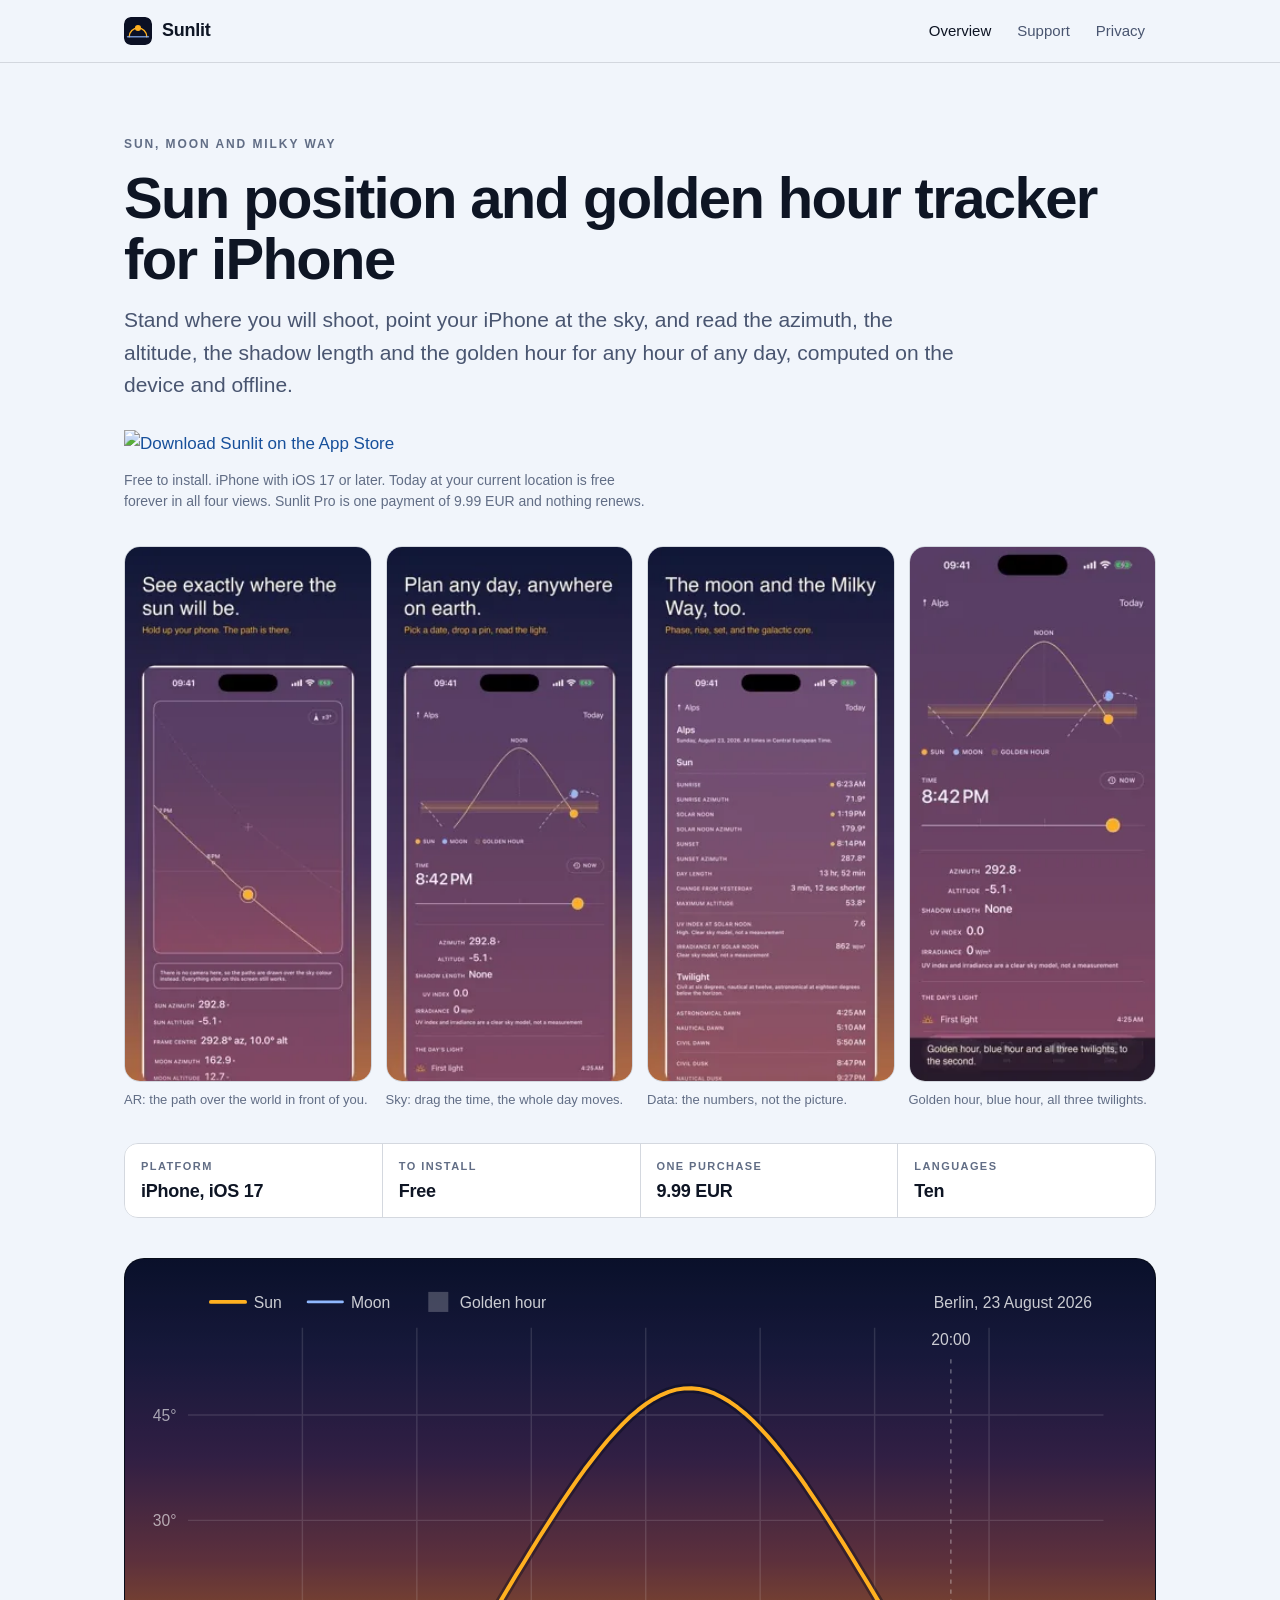
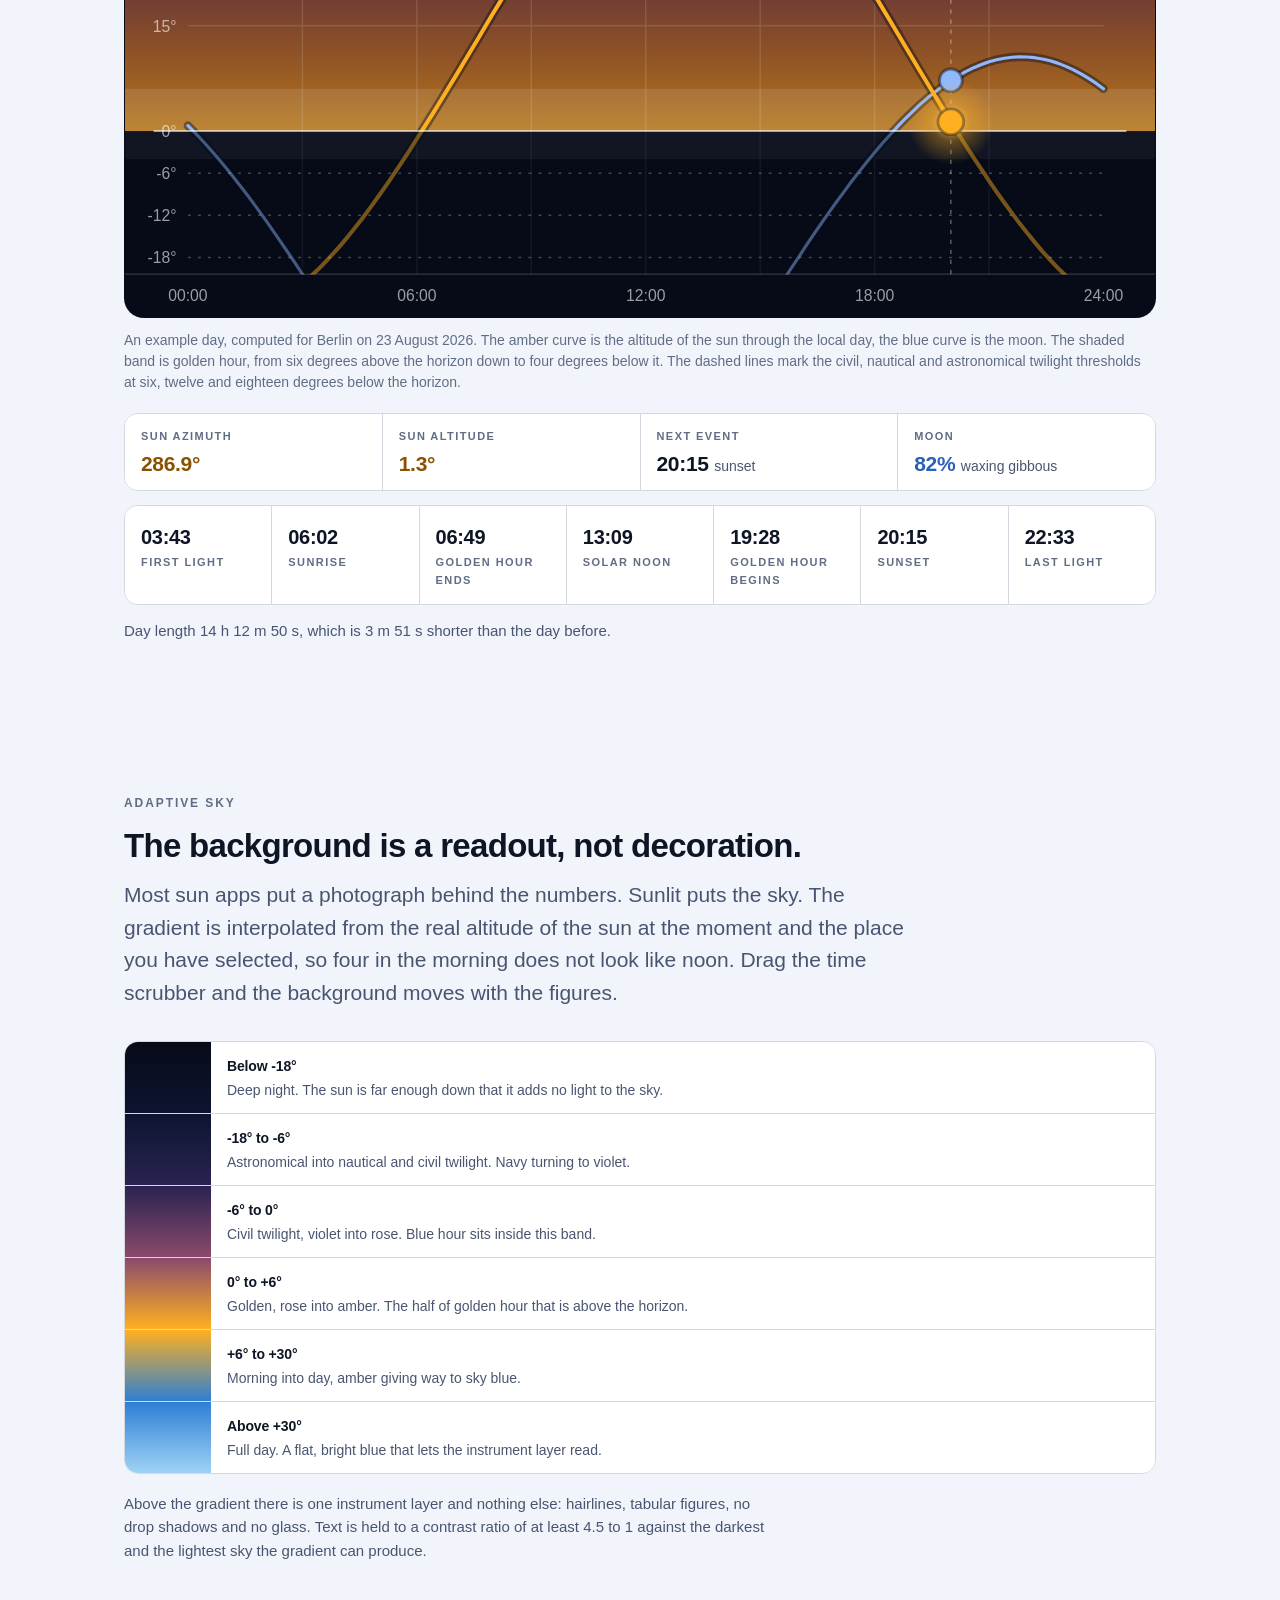
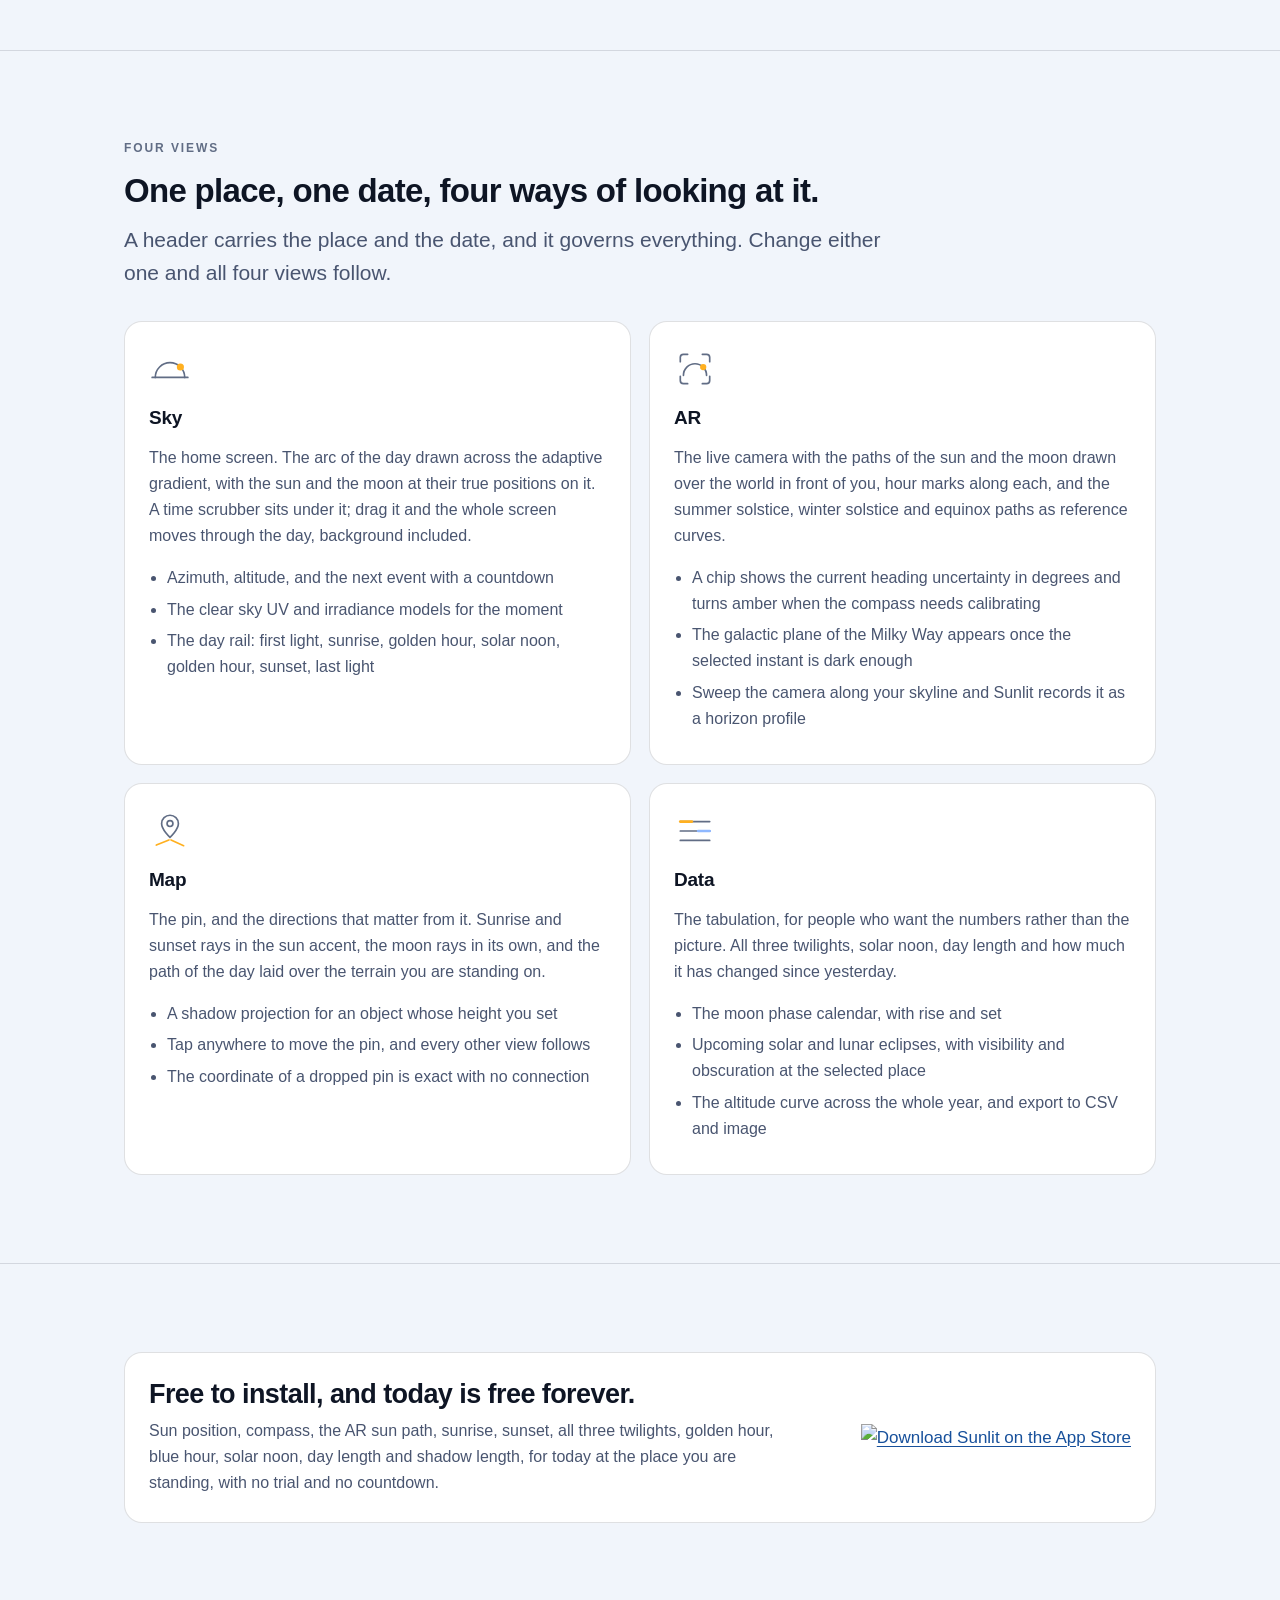
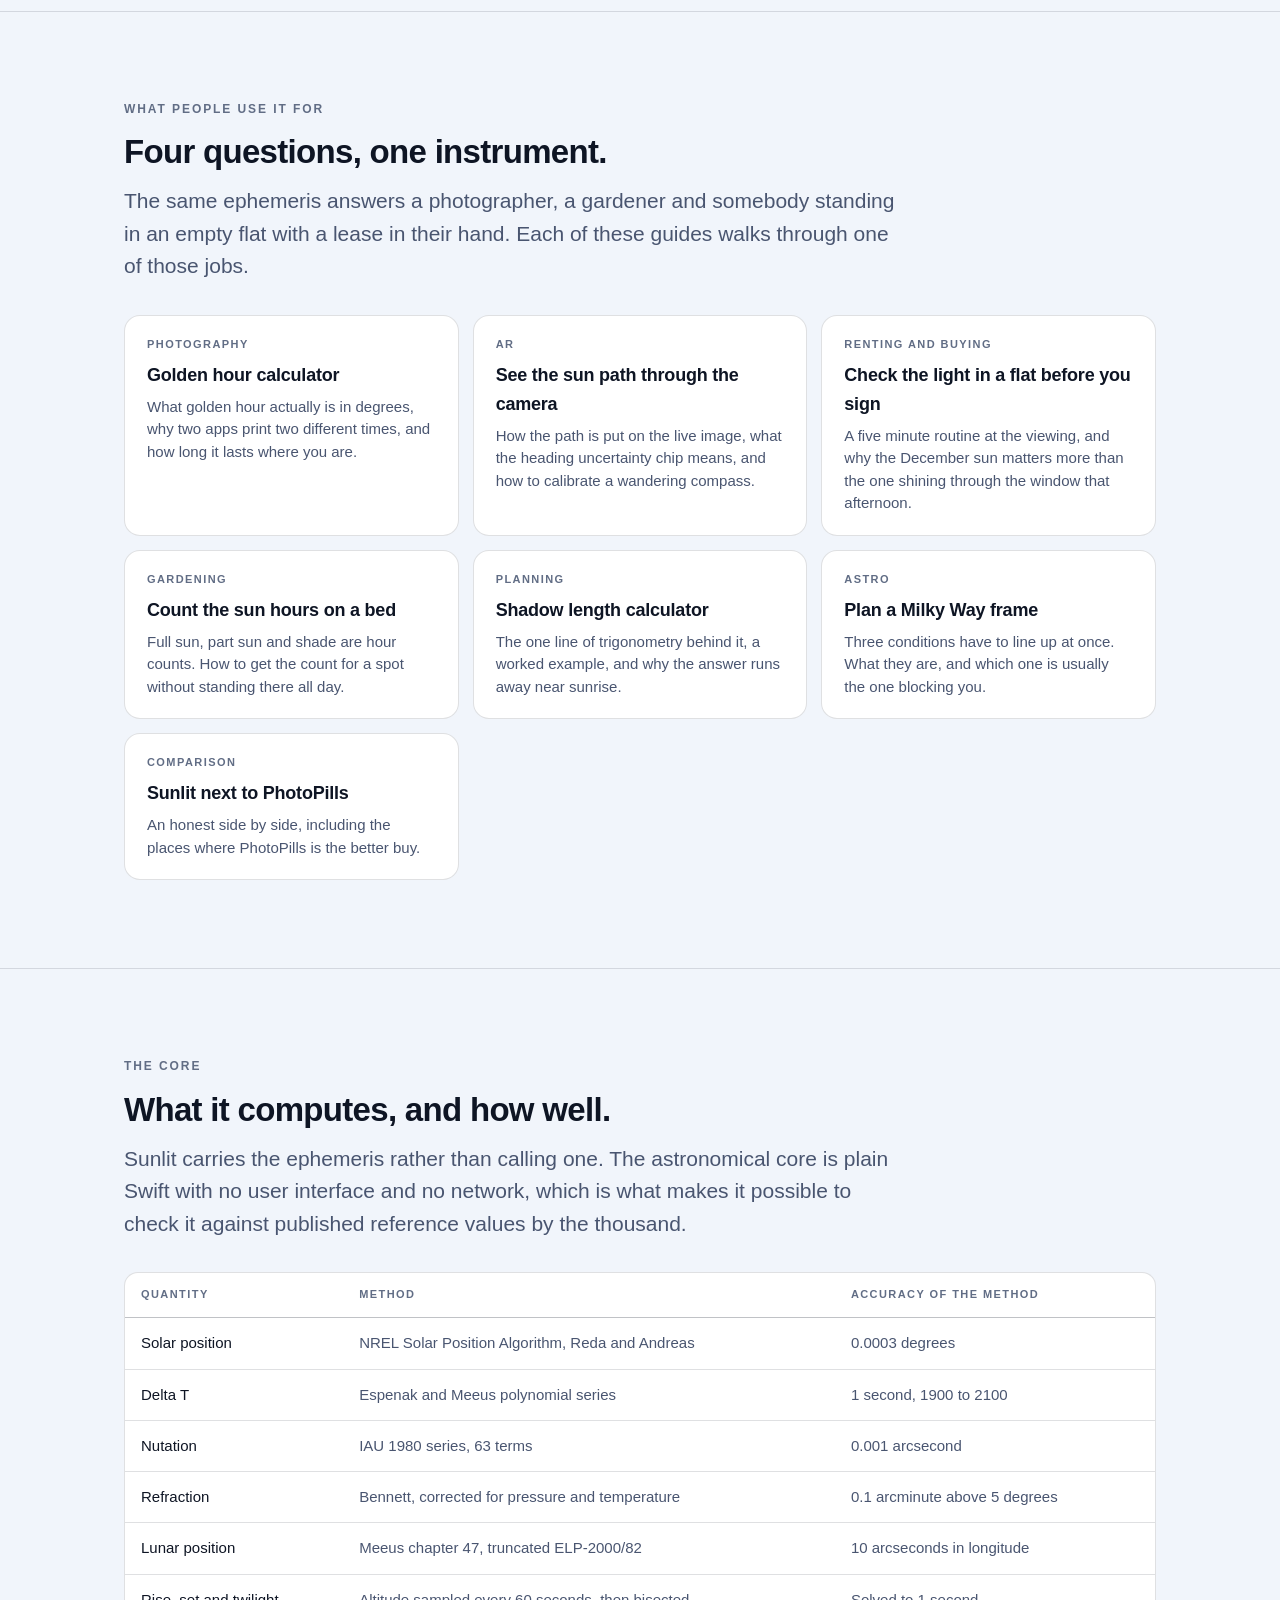
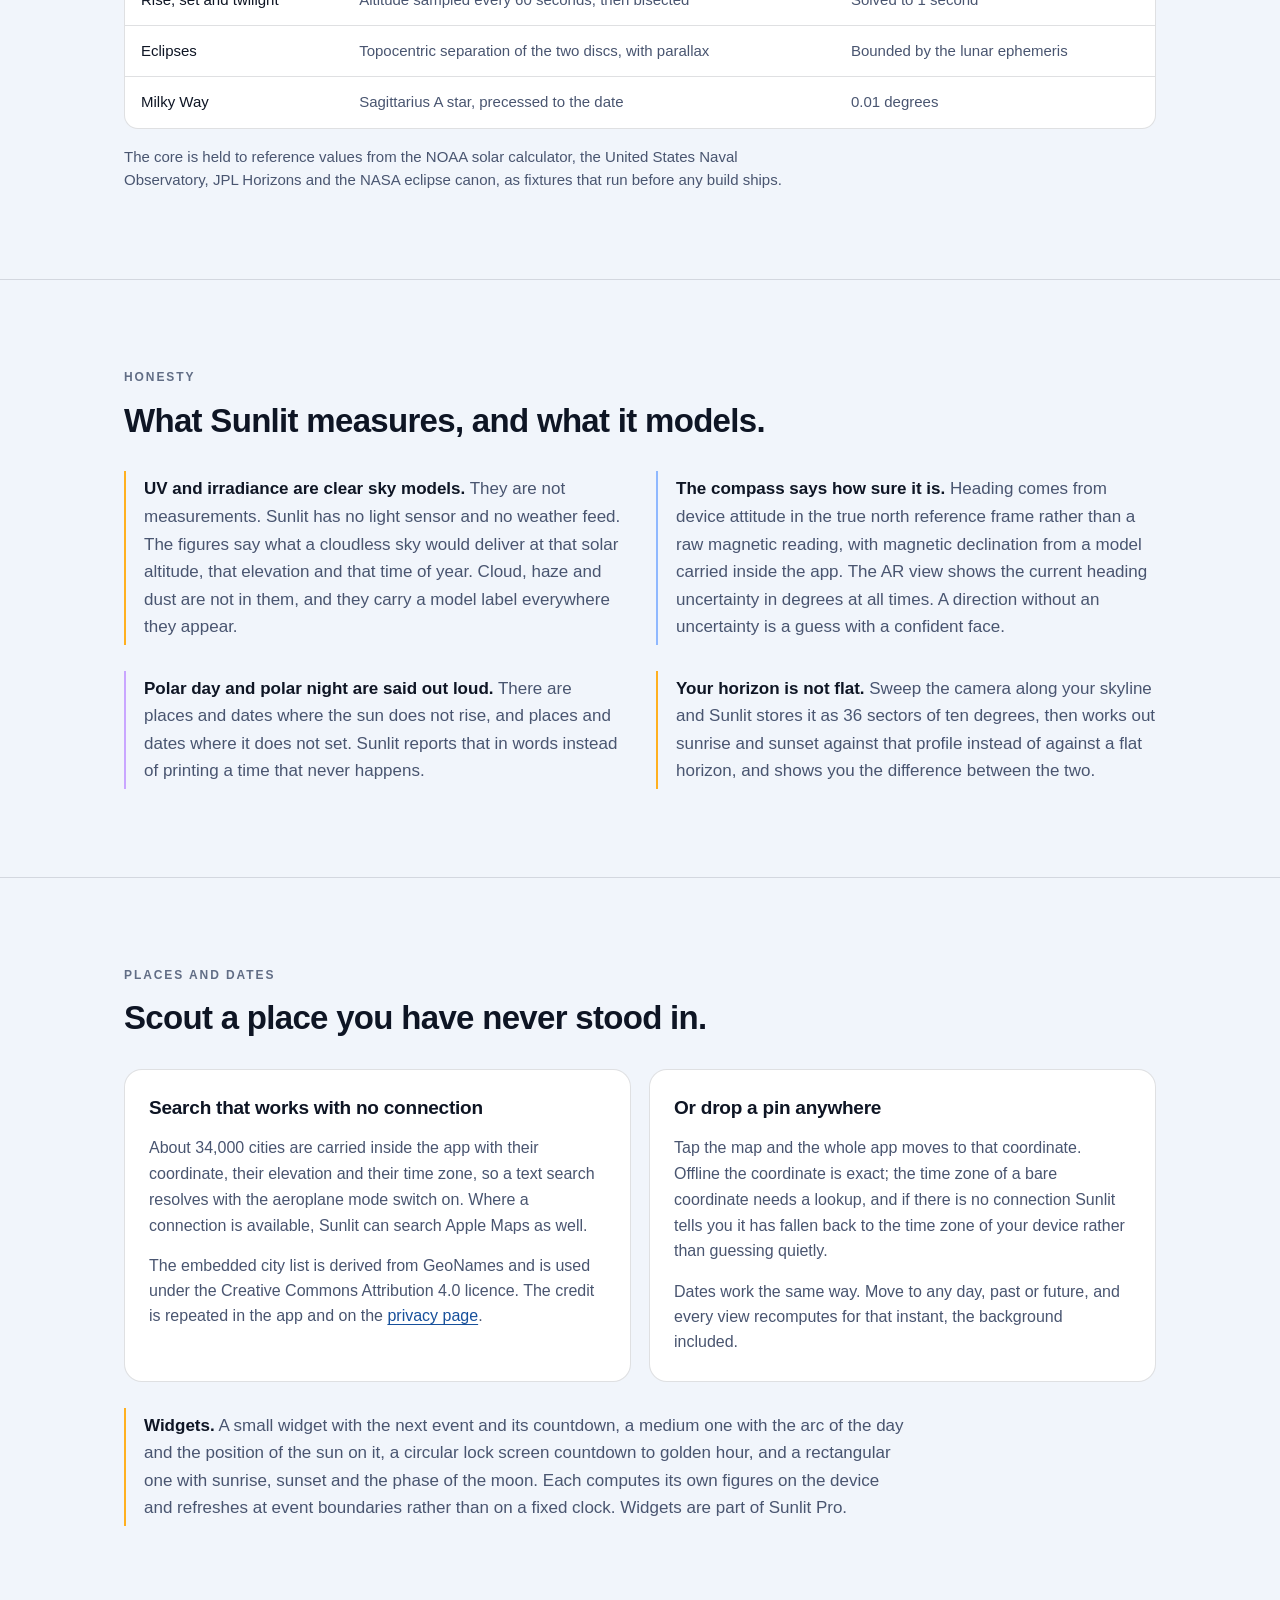
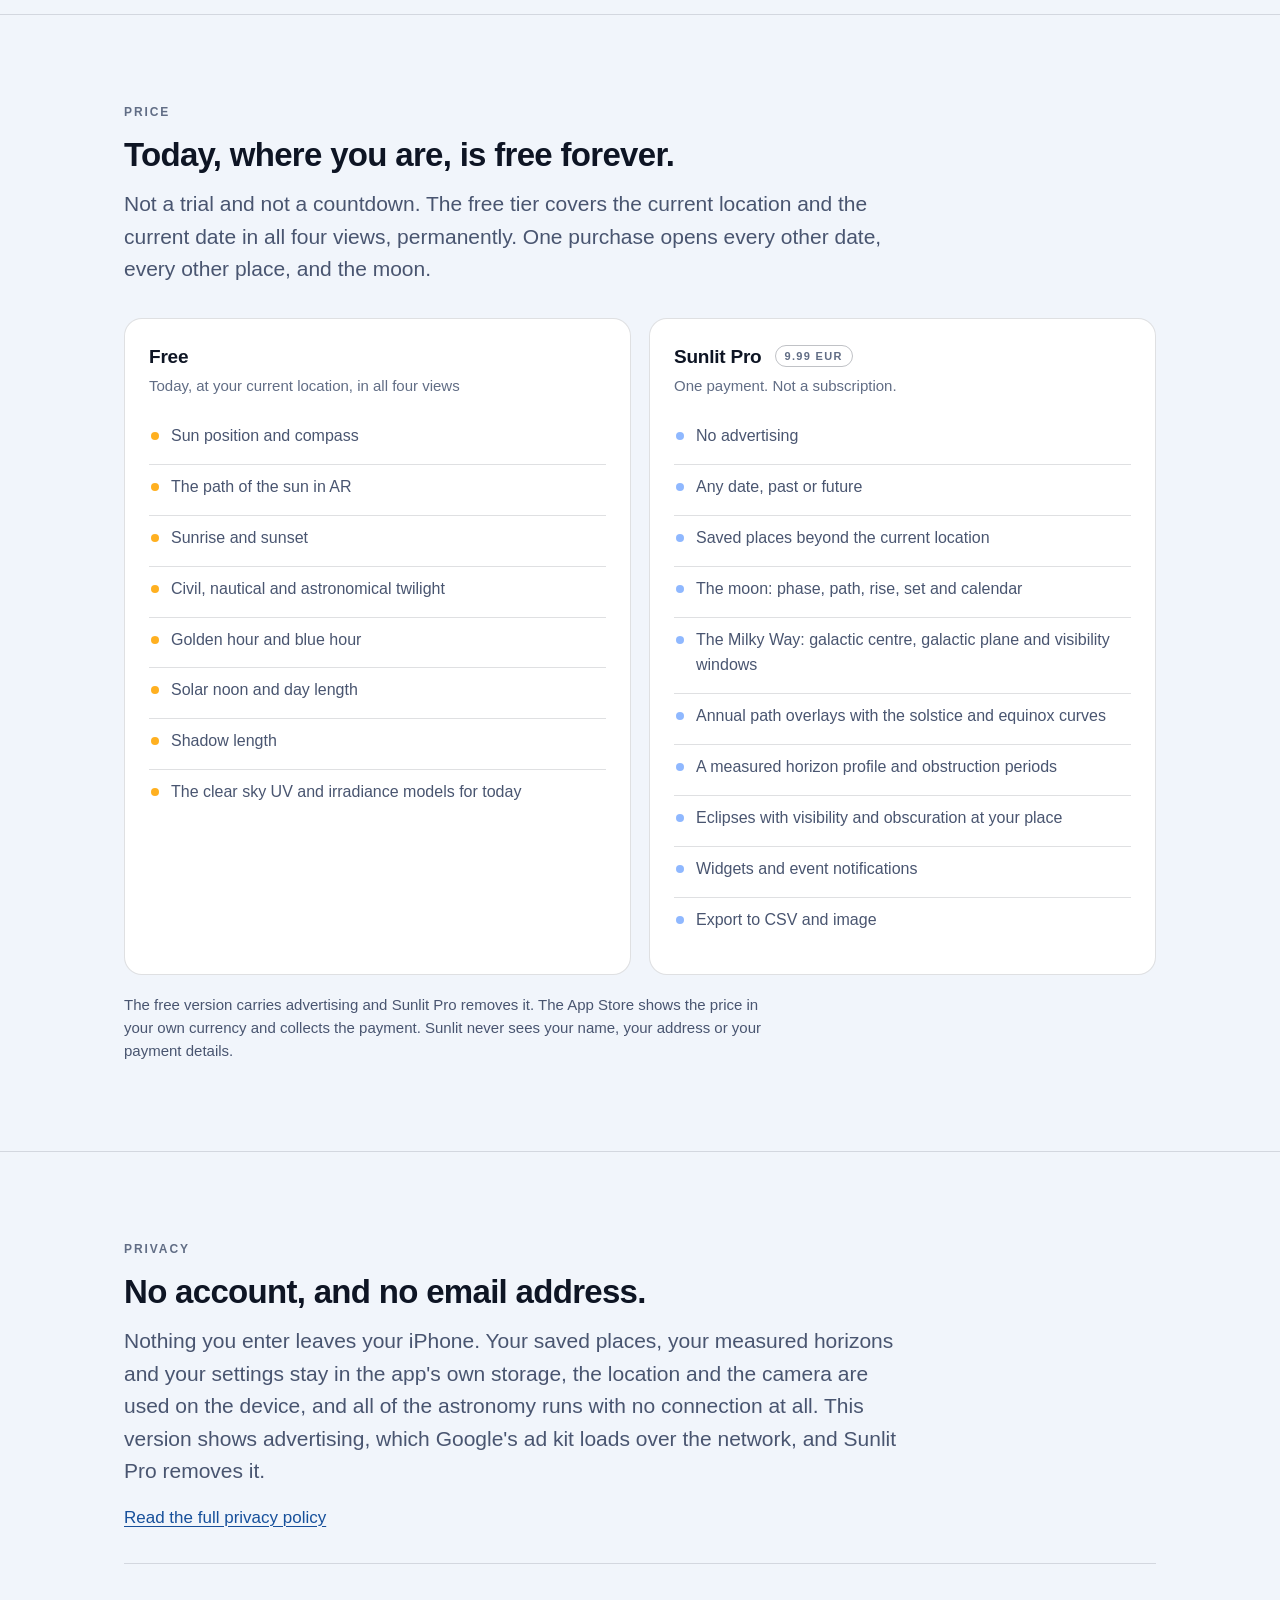
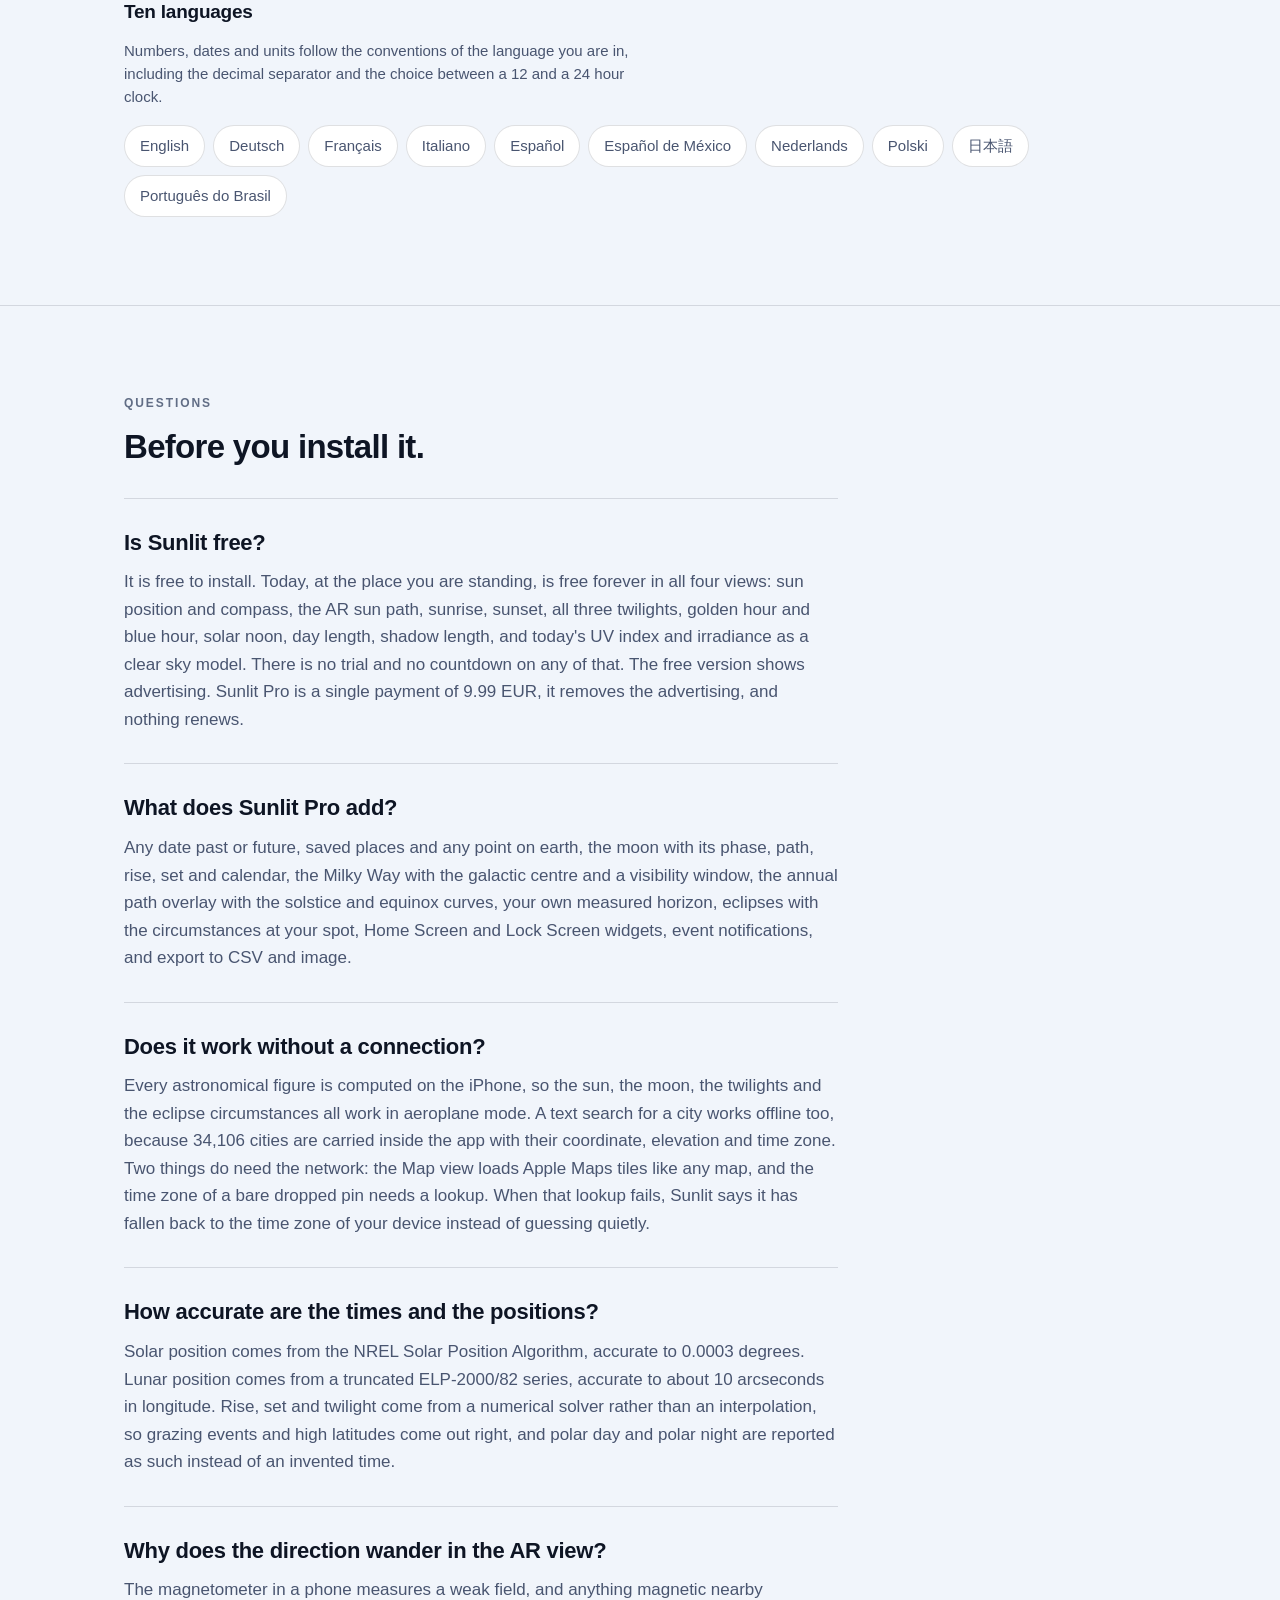
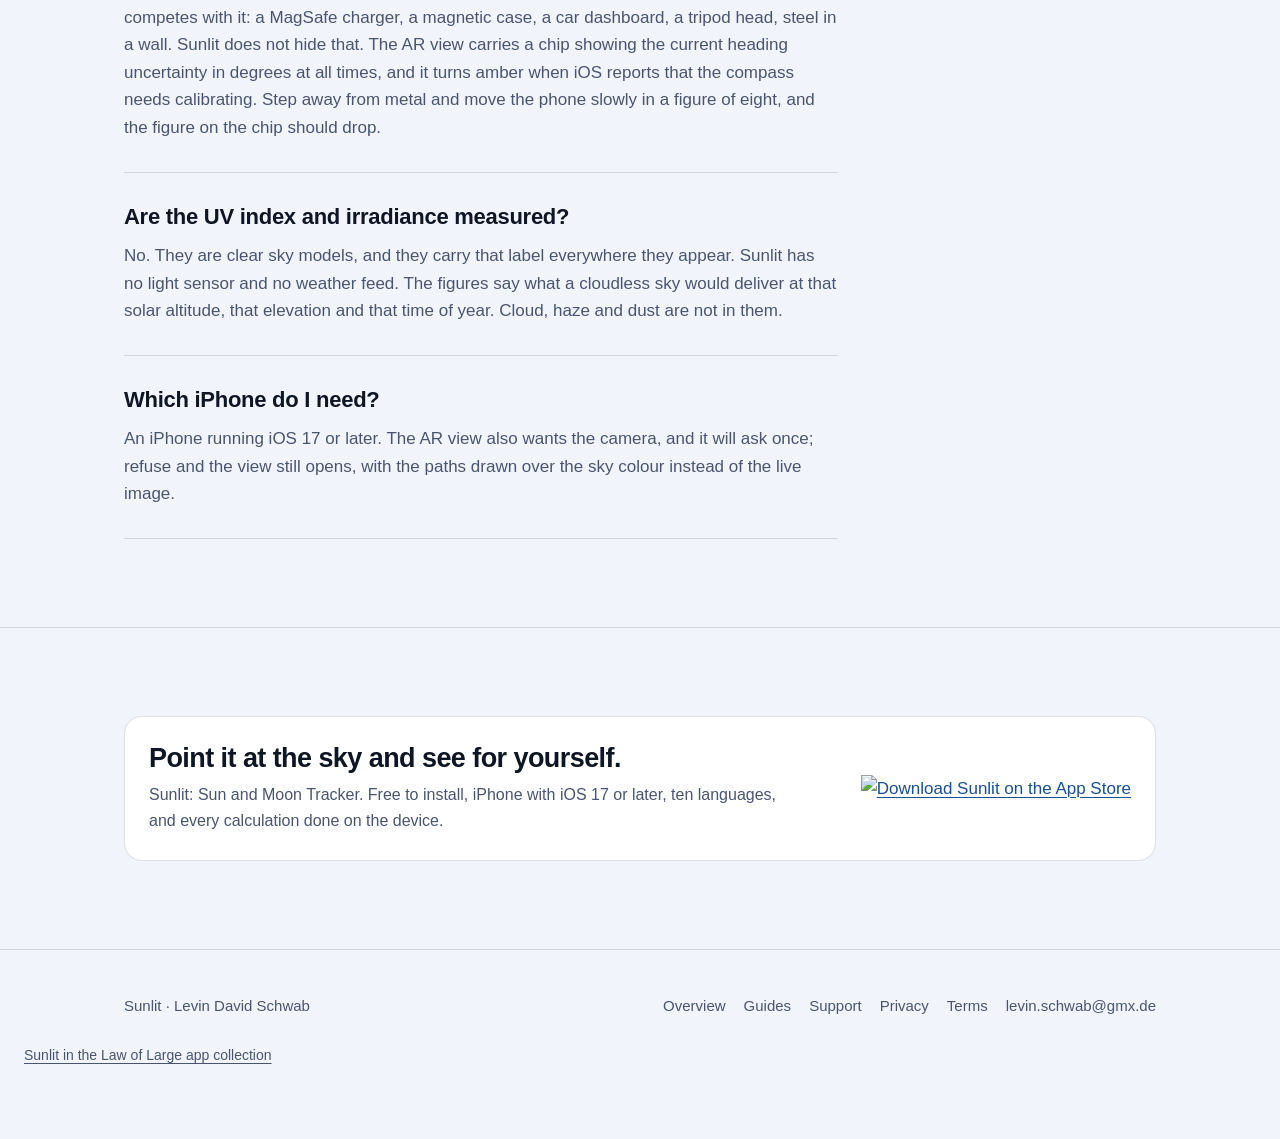
==== commit cc061af5: "Link app portfolio and activate Apple campaign attribution" ====
--- a/web/index.html
+++ b/web/index.html
@@ -99,7 +99,7 @@
     day, computed on the device and offline.</p>
 
   <div class="cta">
-    <a class="aso-badge" href="https://apps.apple.com/app/id6804486604?ct=hero&amp;mt=8" data-aso-cta="hero">
+    <a class="aso-badge" href="https://apps.apple.com/app/id6804486604?ct=hero&amp;mt=8&amp;pt=128877661" data-aso-cta="hero">
       <picture>
         <source media="(prefers-color-scheme: dark)" srcset="/app-store-badge-white.svg">
         <img src="/app-store-badge.svg" width="165" height="55" alt="Download Sunlit on the App Store">
@@ -389,7 +389,7 @@
         golden hour, blue hour, solar noon, day length and shadow length, for today at
         the place you are standing, with no trial and no countdown.</p>
     </div>
-    <a class="aso-badge" href="https://apps.apple.com/app/id6804486604?ct=features&amp;mt=8" data-aso-cta="features">
+    <a class="aso-badge" href="https://apps.apple.com/app/id6804486604?ct=features&amp;mt=8&amp;pt=128877661" data-aso-cta="features">
       <picture>
         <source media="(prefers-color-scheme: dark)" srcset="/app-store-badge-white.svg">
         <img src="/app-store-badge.svg" width="165" height="55" loading="lazy" alt="Download Sunlit on the App Store">
@@ -705,7 +705,7 @@
       <p>Sunlit: Sun and Moon Tracker. Free to install, iPhone with iOS 17 or later, ten
         languages, and every calculation done on the device.</p>
     </div>
-    <a class="aso-badge" href="https://apps.apple.com/app/id6804486604?ct=footer&amp;mt=8" data-aso-cta="footer">
+    <a class="aso-badge" href="https://apps.apple.com/app/id6804486604?ct=footer&amp;mt=8&amp;pt=128877661" data-aso-cta="footer">
       <picture>
         <source media="(prefers-color-scheme: dark)" srcset="/app-store-badge-white.svg">
         <img src="/app-store-badge.svg" width="165" height="55" loading="lazy" alt="Download Sunlit on the App Store">
@@ -726,7 +726,8 @@
             <a href="terms">Terms</a>
     <a href="mailto:levin.schwab@gmx.de">levin.schwab@gmx.de</a>
   </nav>
-</div></footer>
+</div><p style="padding:1rem 1.5rem;margin:0;font-size:.875rem"><a href="https://lawoflarge.app/en/apps/sunlit" style="color:inherit;text-decoration:underline;text-underline-offset:3px">Sunlit in the Law of Large app collection</a></p>
+</footer>
 
 <script type="application/ld+json">
 {
